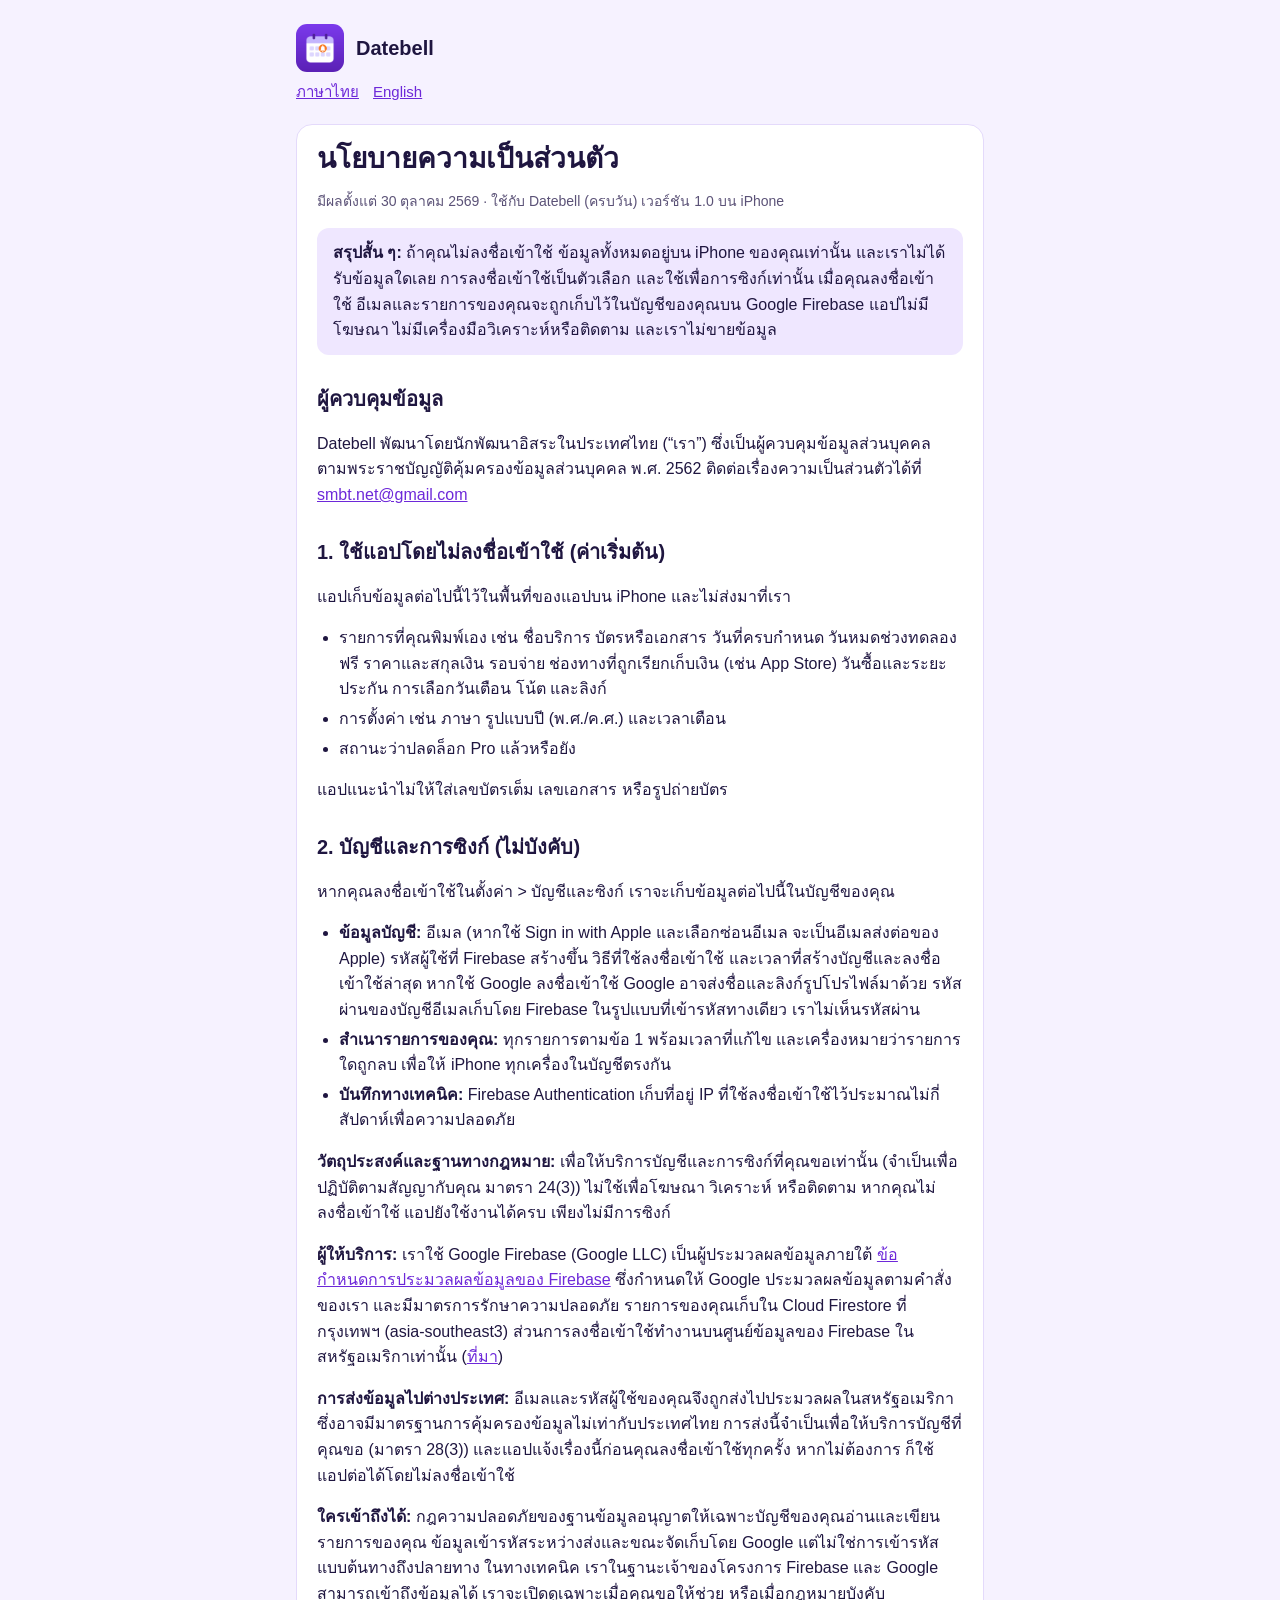
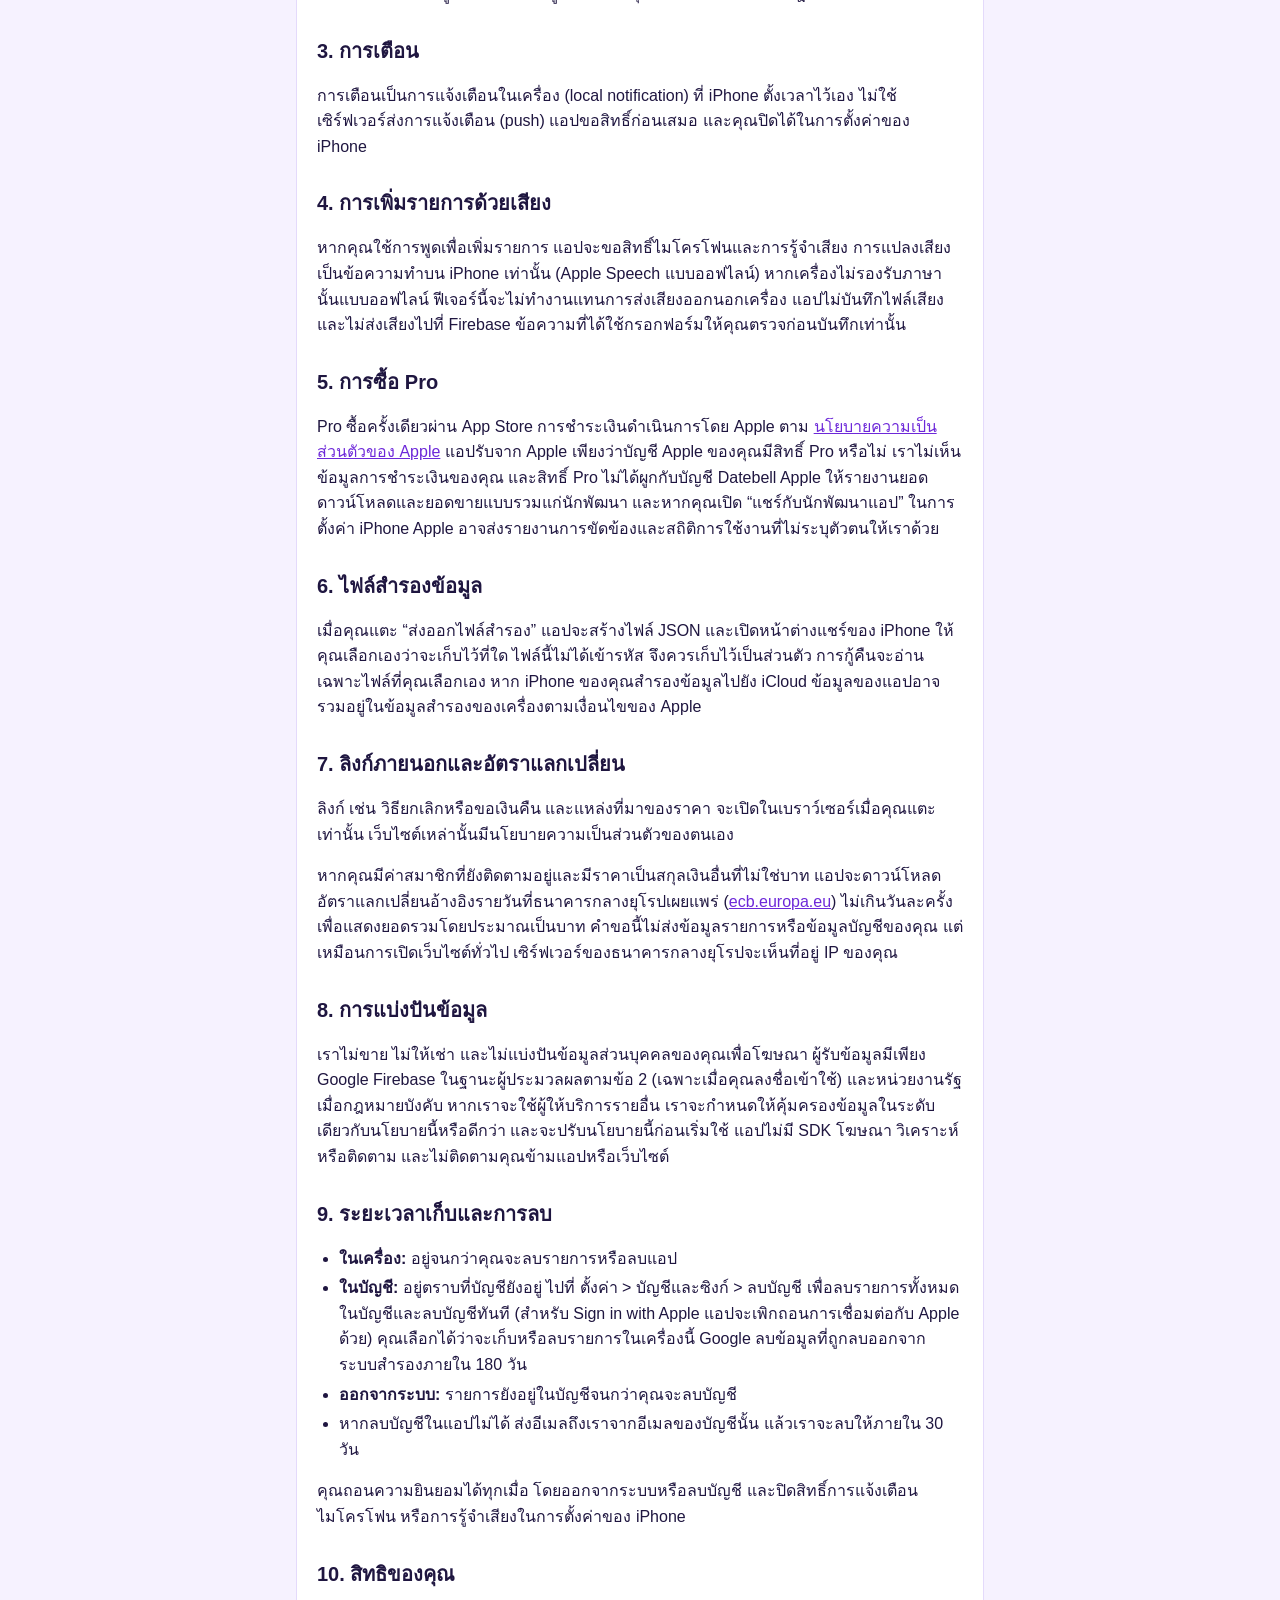
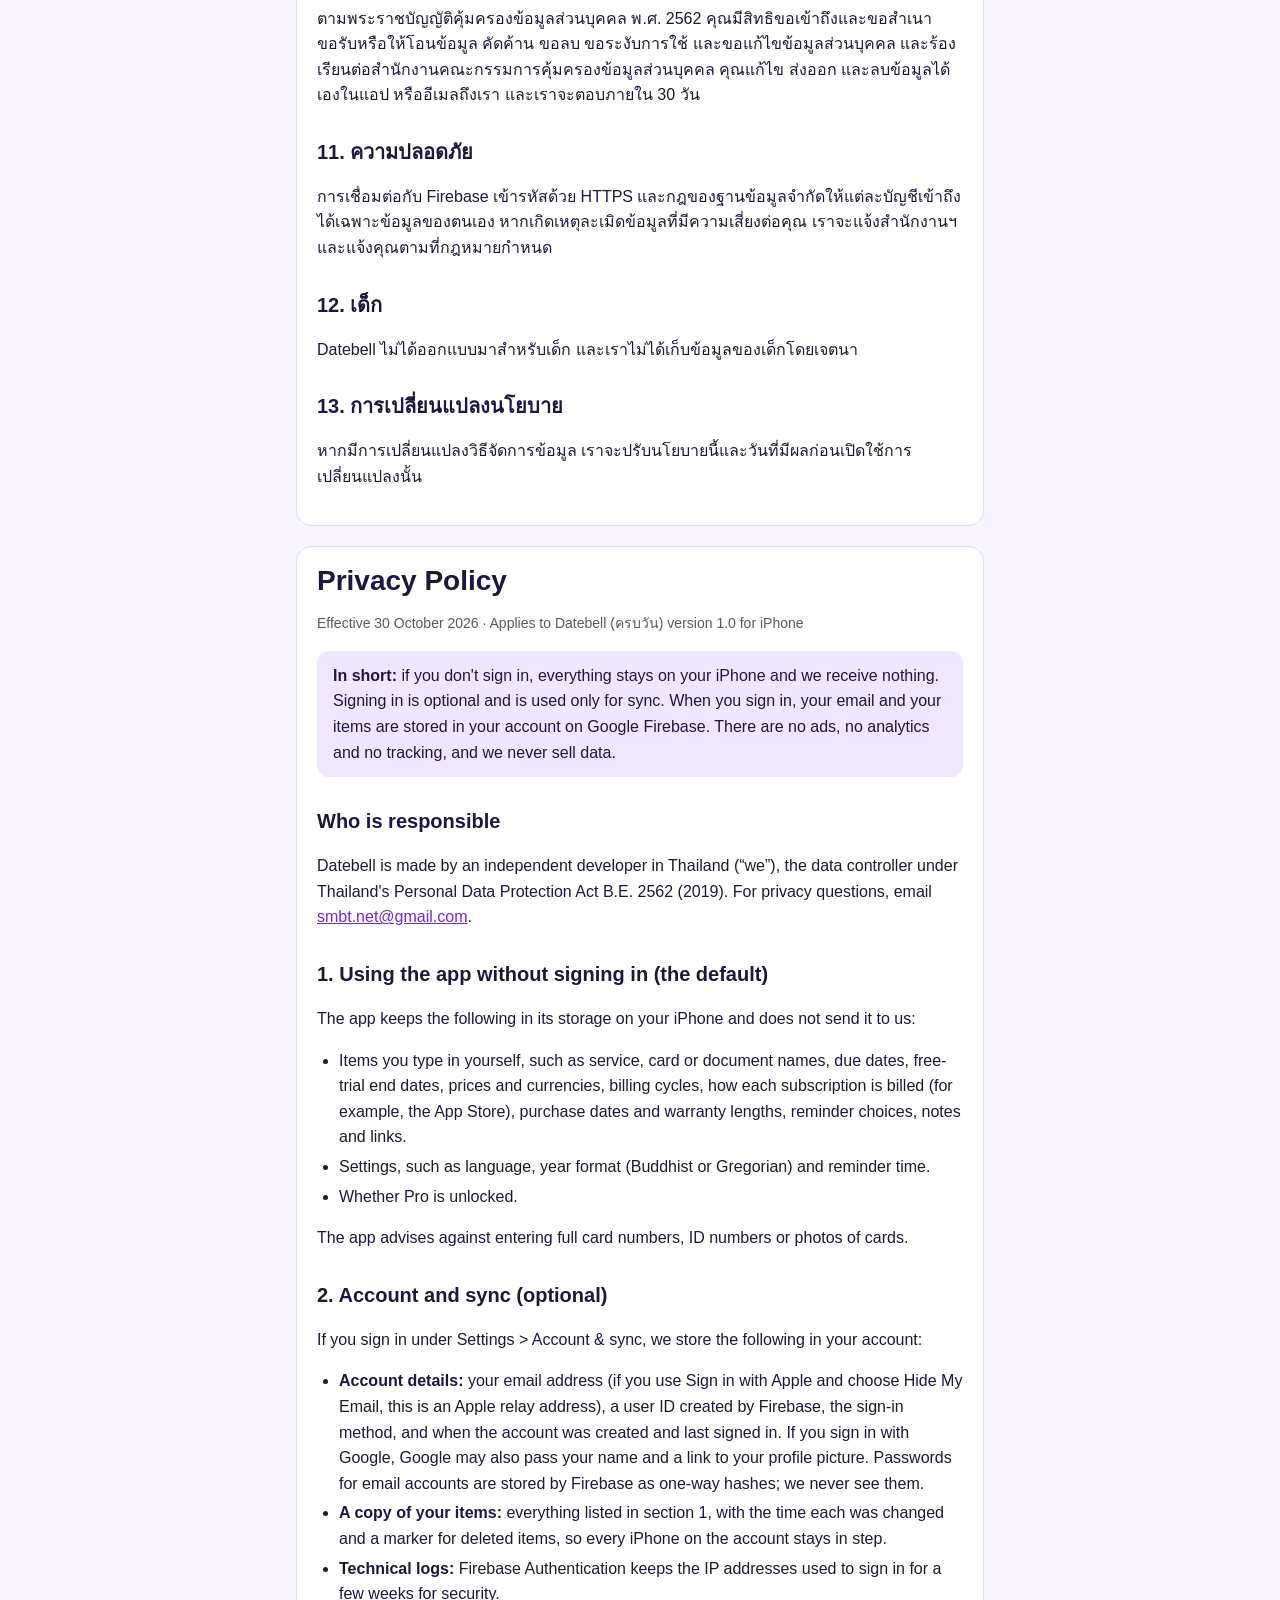
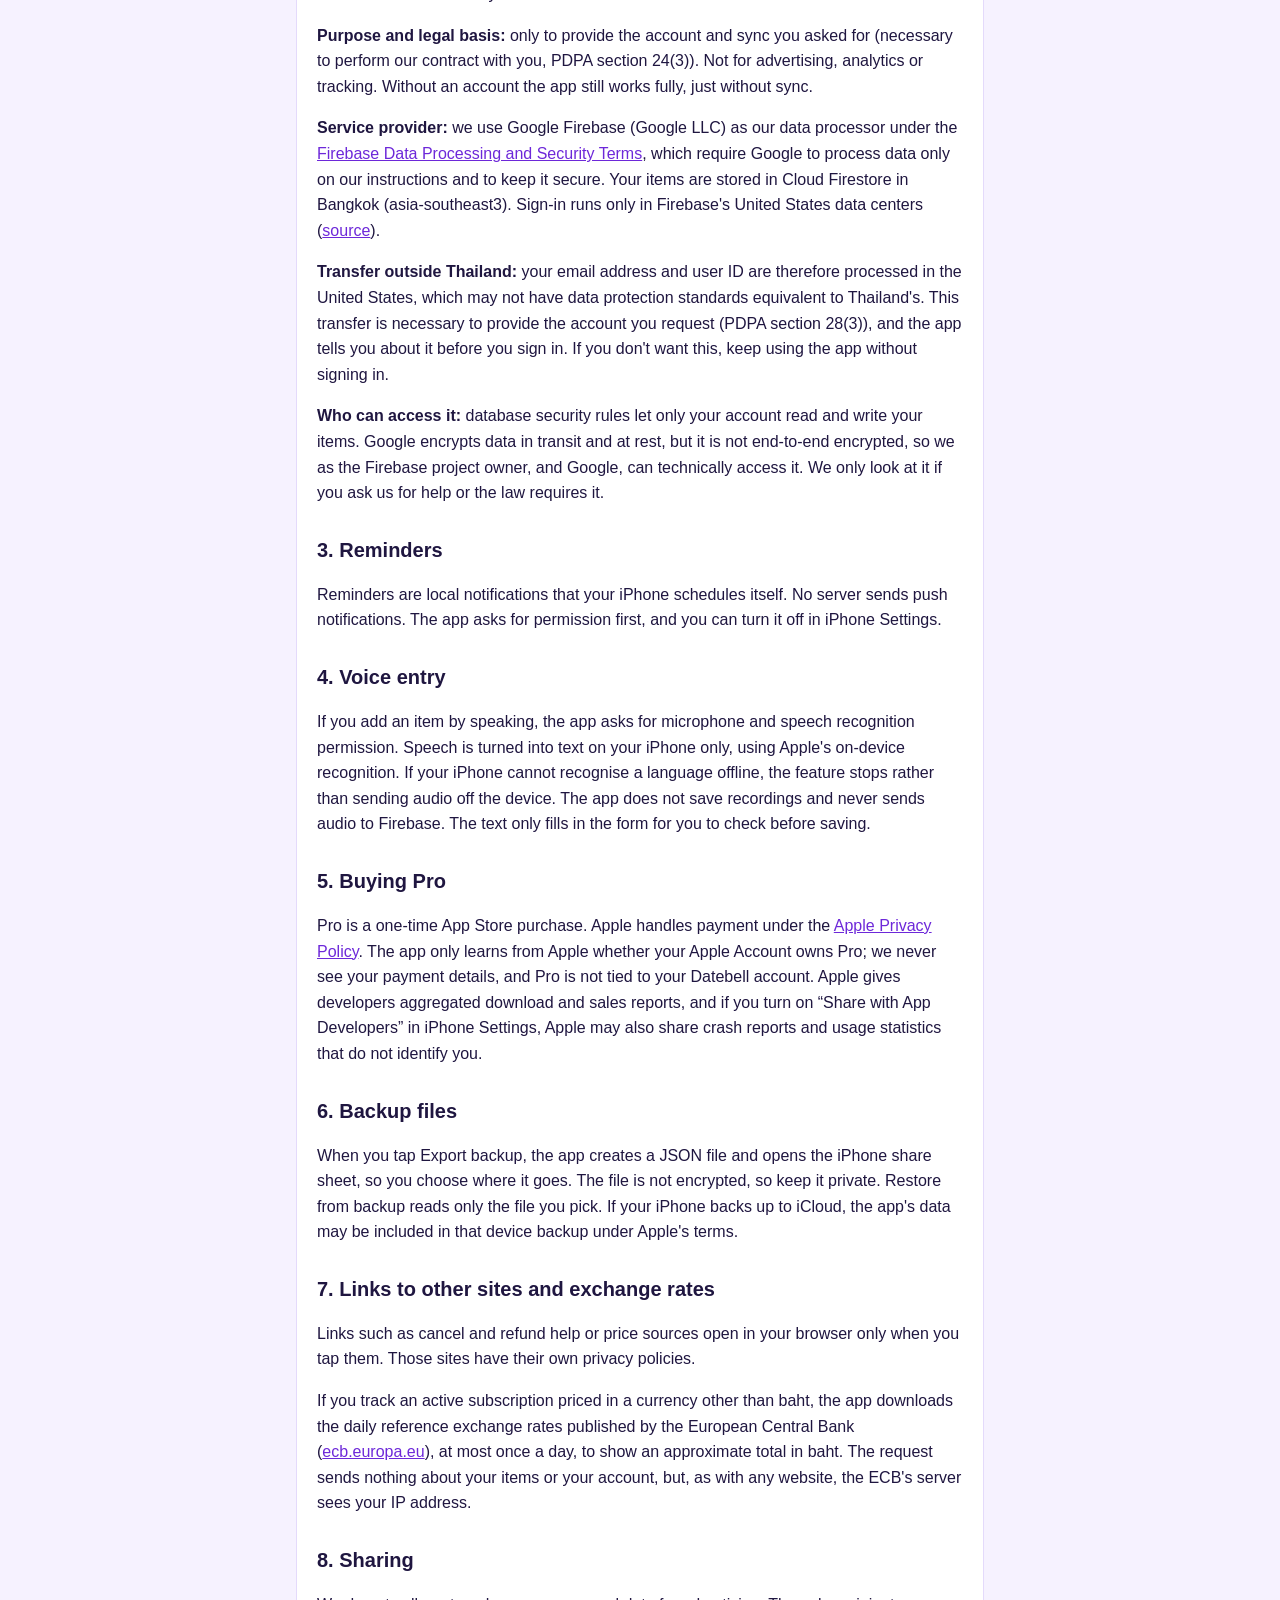
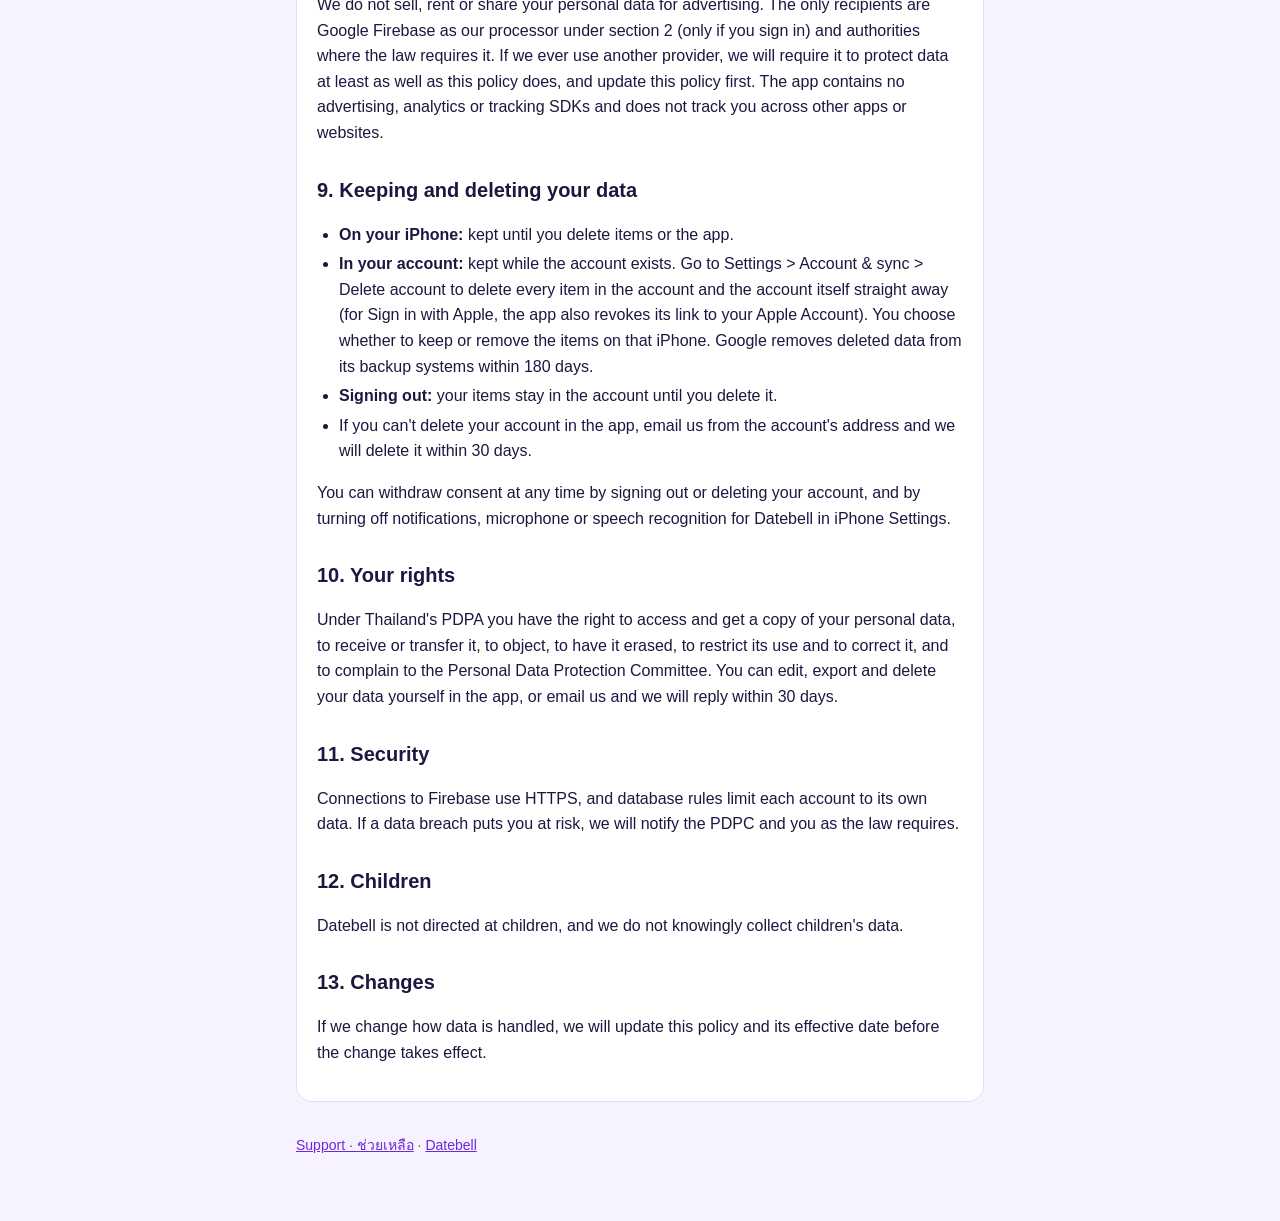
==== privacy.html @ 52e7b4d0 "Sign-in and sync are free for everyone, not Pro only Copies site/ from the app repo (nn3tt/kropwan)." ====
<!doctype html>
<html lang="th">
<head>
<meta charset="utf-8">
<meta name="viewport" content="width=device-width,initial-scale=1">
<title>Datebell Privacy Policy · นโยบายความเป็นส่วนตัว</title>
<meta name="description" content="How Datebell handles your data: on your iPhone by default, and in your own account only if you choose to sign in and sync.">
<link rel="stylesheet" href="style.css">
</head>
<body>
<main>
<header><img src="icon.png" alt=""><a href="./">Datebell</a></header>
<nav class="lang"><a href="#th">ภาษาไทย</a><a href="#en">English</a></nav>

<section class="lang-block" id="th" lang="th">
<h1>นโยบายความเป็นส่วนตัว</h1>
<p class="meta">มีผลตั้งแต่ 30 ตุลาคม 2569 · ใช้กับ Datebell (ครบวัน) เวอร์ชัน 1.0 บน iPhone</p>
<p class="summary"><strong>สรุปสั้น ๆ:</strong> ถ้าคุณไม่ลงชื่อเข้าใช้ ข้อมูลทั้งหมดอยู่บน iPhone ของคุณเท่านั้น และเราไม่ได้รับข้อมูลใดเลย การลงชื่อเข้าใช้เป็นตัวเลือก และใช้เพื่อการซิงก์เท่านั้น เมื่อคุณลงชื่อเข้าใช้ อีเมลและรายการของคุณจะถูกเก็บไว้ในบัญชีของคุณบน Google Firebase แอปไม่มีโฆษณา ไม่มีเครื่องมือวิเคราะห์หรือติดตาม และเราไม่ขายข้อมูล</p>

<h2>ผู้ควบคุมข้อมูล</h2>
<p>Datebell พัฒนาโดยนักพัฒนาอิสระในประเทศไทย (“เรา”) ซึ่งเป็นผู้ควบคุมข้อมูลส่วนบุคคลตามพระราชบัญญัติคุ้มครองข้อมูลส่วนบุคคล พ.ศ. 2562 ติดต่อเรื่องความเป็นส่วนตัวได้ที่ <a href="mailto:smbt.net@gmail.com">smbt.net@gmail.com</a></p>

<h2>1. ใช้แอปโดยไม่ลงชื่อเข้าใช้ (ค่าเริ่มต้น)</h2>
<p>แอปเก็บข้อมูลต่อไปนี้ไว้ในพื้นที่ของแอปบน iPhone และไม่ส่งมาที่เรา</p>
<ul>
<li>รายการที่คุณพิมพ์เอง เช่น ชื่อบริการ บัตรหรือเอกสาร วันที่ครบกำหนด วันหมดช่วงทดลองฟรี ราคาและสกุลเงิน รอบจ่าย ช่องทางที่ถูกเรียกเก็บเงิน (เช่น App Store) วันซื้อและระยะประกัน การเลือกวันเตือน โน้ต และลิงก์</li>
<li>การตั้งค่า เช่น ภาษา รูปแบบปี (พ.ศ./ค.ศ.) และเวลาเตือน</li>
<li>สถานะว่าปลดล็อก Pro แล้วหรือยัง</li>
</ul>
<p>แอปแนะนำไม่ให้ใส่เลขบัตรเต็ม เลขเอกสาร หรือรูปถ่ายบัตร</p>

<h2>2. บัญชีและการซิงก์ (ไม่บังคับ)</h2>
<p>หากคุณลงชื่อเข้าใช้ในตั้งค่า &gt; บัญชีและซิงก์ เราจะเก็บข้อมูลต่อไปนี้ในบัญชีของคุณ</p>
<ul>
<li><strong>ข้อมูลบัญชี:</strong> อีเมล (หากใช้ Sign in with Apple และเลือกซ่อนอีเมล จะเป็นอีเมลส่งต่อของ Apple) รหัสผู้ใช้ที่ Firebase สร้างขึ้น วิธีที่ใช้ลงชื่อเข้าใช้ และเวลาที่สร้างบัญชีและลงชื่อเข้าใช้ล่าสุด หากใช้ Google ลงชื่อเข้าใช้ Google อาจส่งชื่อและลิงก์รูปโปรไฟล์มาด้วย รหัสผ่านของบัญชีอีเมลเก็บโดย Firebase ในรูปแบบที่เข้ารหัสทางเดียว เราไม่เห็นรหัสผ่าน</li>
<li><strong>สำเนารายการของคุณ:</strong> ทุกรายการตามข้อ 1 พร้อมเวลาที่แก้ไข และเครื่องหมายว่ารายการใดถูกลบ เพื่อให้ iPhone ทุกเครื่องในบัญชีตรงกัน</li>
<li><strong>บันทึกทางเทคนิค:</strong> Firebase Authentication เก็บที่อยู่ IP ที่ใช้ลงชื่อเข้าใช้ไว้ประมาณไม่กี่สัปดาห์เพื่อความปลอดภัย</li>
</ul>
<p><strong>วัตถุประสงค์และฐานทางกฎหมาย:</strong> เพื่อให้บริการบัญชีและการซิงก์ที่คุณขอเท่านั้น (จำเป็นเพื่อปฏิบัติตามสัญญากับคุณ มาตรา 24(3)) ไม่ใช้เพื่อโฆษณา วิเคราะห์ หรือติดตาม หากคุณไม่ลงชื่อเข้าใช้ แอปยังใช้งานได้ครบ เพียงไม่มีการซิงก์</p>
<p><strong>ผู้ให้บริการ:</strong> เราใช้ Google Firebase (Google LLC) เป็นผู้ประมวลผลข้อมูลภายใต้ <a href="https://firebase.google.com/terms/data-processing-terms">ข้อกำหนดการประมวลผลข้อมูลของ Firebase</a> ซึ่งกำหนดให้ Google ประมวลผลข้อมูลตามคำสั่งของเรา และมีมาตรการรักษาความปลอดภัย รายการของคุณเก็บใน Cloud Firestore ที่กรุงเทพฯ (asia-southeast3) ส่วนการลงชื่อเข้าใช้ทำงานบนศูนย์ข้อมูลของ Firebase ในสหรัฐอเมริกาเท่านั้น (<a href="https://firebase.google.com/support/privacy">ที่มา</a>)</p>
<p><strong>การส่งข้อมูลไปต่างประเทศ:</strong> อีเมลและรหัสผู้ใช้ของคุณจึงถูกส่งไปประมวลผลในสหรัฐอเมริกา ซึ่งอาจมีมาตรฐานการคุ้มครองข้อมูลไม่เท่ากับประเทศไทย การส่งนี้จำเป็นเพื่อให้บริการบัญชีที่คุณขอ (มาตรา 28(3)) และแอปแจ้งเรื่องนี้ก่อนคุณลงชื่อเข้าใช้ทุกครั้ง หากไม่ต้องการ ก็ใช้แอปต่อได้โดยไม่ลงชื่อเข้าใช้</p>
<p><strong>ใครเข้าถึงได้:</strong> กฎความปลอดภัยของฐานข้อมูลอนุญาตให้เฉพาะบัญชีของคุณอ่านและเขียนรายการของคุณ ข้อมูลเข้ารหัสระหว่างส่งและขณะจัดเก็บโดย Google แต่ไม่ใช่การเข้ารหัสแบบต้นทางถึงปลายทาง ในทางเทคนิค เราในฐานะเจ้าของโครงการ Firebase และ Google สามารถเข้าถึงข้อมูลได้ เราจะเปิดดูเฉพาะเมื่อคุณขอให้ช่วย หรือเมื่อกฎหมายบังคับ</p>

<h2>3. การเตือน</h2>
<p>การเตือนเป็นการแจ้งเตือนในเครื่อง (local notification) ที่ iPhone ตั้งเวลาไว้เอง ไม่ใช้เซิร์ฟเวอร์ส่งการแจ้งเตือน (push) แอปขอสิทธิ์ก่อนเสมอ และคุณปิดได้ในการตั้งค่าของ iPhone</p>

<h2>4. การเพิ่มรายการด้วยเสียง</h2>
<p>หากคุณใช้การพูดเพื่อเพิ่มรายการ แอปจะขอสิทธิ์ไมโครโฟนและการรู้จำเสียง การแปลงเสียงเป็นข้อความทำบน iPhone เท่านั้น (Apple Speech แบบออฟไลน์) หากเครื่องไม่รองรับภาษานั้นแบบออฟไลน์ ฟีเจอร์นี้จะไม่ทำงานแทนการส่งเสียงออกนอกเครื่อง แอปไม่บันทึกไฟล์เสียง และไม่ส่งเสียงไปที่ Firebase ข้อความที่ได้ใช้กรอกฟอร์มให้คุณตรวจก่อนบันทึกเท่านั้น</p>

<h2>5. การซื้อ Pro</h2>
<p>Pro ซื้อครั้งเดียวผ่าน App Store การชำระเงินดำเนินการโดย Apple ตาม <a href="https://www.apple.com/legal/privacy/th/">นโยบายความเป็นส่วนตัวของ Apple</a> แอปรับจาก Apple เพียงว่าบัญชี Apple ของคุณมีสิทธิ์ Pro หรือไม่ เราไม่เห็นข้อมูลการชำระเงินของคุณ และสิทธิ์ Pro ไม่ได้ผูกกับบัญชี Datebell Apple ให้รายงานยอดดาวน์โหลดและยอดขายแบบรวมแก่นักพัฒนา และหากคุณเปิด “แชร์กับนักพัฒนาแอป” ในการตั้งค่า iPhone Apple อาจส่งรายงานการขัดข้องและสถิติการใช้งานที่ไม่ระบุตัวตนให้เราด้วย</p>

<h2>6. ไฟล์สำรองข้อมูล</h2>
<p>เมื่อคุณแตะ “ส่งออกไฟล์สำรอง” แอปจะสร้างไฟล์ JSON และเปิดหน้าต่างแชร์ของ iPhone ให้คุณเลือกเองว่าจะเก็บไว้ที่ใด ไฟล์นี้ไม่ได้เข้ารหัส จึงควรเก็บไว้เป็นส่วนตัว การกู้คืนจะอ่านเฉพาะไฟล์ที่คุณเลือกเอง หาก iPhone ของคุณสำรองข้อมูลไปยัง iCloud ข้อมูลของแอปอาจรวมอยู่ในข้อมูลสำรองของเครื่องตามเงื่อนไขของ Apple</p>

<h2>7. ลิงก์ภายนอกและอัตราแลกเปลี่ยน</h2>
<p>ลิงก์ เช่น วิธียกเลิกหรือขอเงินคืน และแหล่งที่มาของราคา จะเปิดในเบราว์เซอร์เมื่อคุณแตะเท่านั้น เว็บไซต์เหล่านั้นมีนโยบายความเป็นส่วนตัวของตนเอง</p>
<p>หากคุณมีค่าสมาชิกที่ยังติดตามอยู่และมีราคาเป็นสกุลเงินอื่นที่ไม่ใช่บาท แอปจะดาวน์โหลดอัตราแลกเปลี่ยนอ้างอิงรายวันที่ธนาคารกลางยุโรปเผยแพร่ (<a href="https://www.ecb.europa.eu/stats/policy_and_exchange_rates/euro_reference_exchange_rates/html/index.en.html">ecb.europa.eu</a>) ไม่เกินวันละครั้ง เพื่อแสดงยอดรวมโดยประมาณเป็นบาท คำขอนี้ไม่ส่งข้อมูลรายการหรือข้อมูลบัญชีของคุณ แต่เหมือนการเปิดเว็บไซต์ทั่วไป เซิร์ฟเวอร์ของธนาคารกลางยุโรปจะเห็นที่อยู่ IP ของคุณ</p>

<h2>8. การแบ่งปันข้อมูล</h2>
<p>เราไม่ขาย ไม่ให้เช่า และไม่แบ่งปันข้อมูลส่วนบุคคลของคุณเพื่อโฆษณา ผู้รับข้อมูลมีเพียง Google Firebase ในฐานะผู้ประมวลผลตามข้อ 2 (เฉพาะเมื่อคุณลงชื่อเข้าใช้) และหน่วยงานรัฐเมื่อกฎหมายบังคับ หากเราจะใช้ผู้ให้บริการรายอื่น เราจะกำหนดให้คุ้มครองข้อมูลในระดับเดียวกับนโยบายนี้หรือดีกว่า และจะปรับนโยบายนี้ก่อนเริ่มใช้ แอปไม่มี SDK โฆษณา วิเคราะห์ หรือติดตาม และไม่ติดตามคุณข้ามแอปหรือเว็บไซต์</p>

<h2>9. ระยะเวลาเก็บและการลบ</h2>
<ul>
<li><strong>ในเครื่อง:</strong> อยู่จนกว่าคุณจะลบรายการหรือลบแอป</li>
<li><strong>ในบัญชี:</strong> อยู่ตราบที่บัญชียังอยู่ ไปที่ ตั้งค่า &gt; บัญชีและซิงก์ &gt; ลบบัญชี เพื่อลบรายการทั้งหมดในบัญชีและลบบัญชีทันที (สำหรับ Sign in with Apple แอปจะเพิกถอนการเชื่อมต่อกับ Apple ด้วย) คุณเลือกได้ว่าจะเก็บหรือลบรายการในเครื่องนี้ Google ลบข้อมูลที่ถูกลบออกจากระบบสำรองภายใน 180 วัน</li>
<li><strong>ออกจากระบบ:</strong> รายการยังอยู่ในบัญชีจนกว่าคุณจะลบบัญชี</li>
<li>หากลบบัญชีในแอปไม่ได้ ส่งอีเมลถึงเราจากอีเมลของบัญชีนั้น แล้วเราจะลบให้ภายใน 30 วัน</li>
</ul>
<p>คุณถอนความยินยอมได้ทุกเมื่อ โดยออกจากระบบหรือลบบัญชี และปิดสิทธิ์การแจ้งเตือน ไมโครโฟน หรือการรู้จำเสียงในการตั้งค่าของ iPhone</p>

<h2>10. สิทธิของคุณ</h2>
<p>ตามพระราชบัญญัติคุ้มครองข้อมูลส่วนบุคคล พ.ศ. 2562 คุณมีสิทธิขอเข้าถึงและขอสำเนา ขอรับหรือให้โอนข้อมูล คัดค้าน ขอลบ ขอระงับการใช้ และขอแก้ไขข้อมูลส่วนบุคคล และร้องเรียนต่อสำนักงานคณะกรรมการคุ้มครองข้อมูลส่วนบุคคล คุณแก้ไข ส่งออก และลบข้อมูลได้เองในแอป หรืออีเมลถึงเรา และเราจะตอบภายใน 30 วัน</p>

<h2>11. ความปลอดภัย</h2>
<p>การเชื่อมต่อกับ Firebase เข้ารหัสด้วย HTTPS และกฎของฐานข้อมูลจำกัดให้แต่ละบัญชีเข้าถึงได้เฉพาะข้อมูลของตนเอง หากเกิดเหตุละเมิดข้อมูลที่มีความเสี่ยงต่อคุณ เราจะแจ้งสำนักงานฯ และแจ้งคุณตามที่กฎหมายกำหนด</p>

<h2>12. เด็ก</h2>
<p>Datebell ไม่ได้ออกแบบมาสำหรับเด็ก และเราไม่ได้เก็บข้อมูลของเด็กโดยเจตนา</p>

<h2>13. การเปลี่ยนแปลงนโยบาย</h2>
<p>หากมีการเปลี่ยนแปลงวิธีจัดการข้อมูล เราจะปรับนโยบายนี้และวันที่มีผลก่อนเปิดใช้การเปลี่ยนแปลงนั้น</p>
</section>

<section class="lang-block" id="en" lang="en">
<h1>Privacy Policy</h1>
<p class="meta">Effective 30 October 2026 · Applies to Datebell (ครบวัน) version 1.0 for iPhone</p>
<p class="summary"><strong>In short:</strong> if you don't sign in, everything stays on your iPhone and we receive nothing. Signing in is optional and is used only for sync. When you sign in, your email and your items are stored in your account on Google Firebase. There are no ads, no analytics and no tracking, and we never sell data.</p>

<h2>Who is responsible</h2>
<p>Datebell is made by an independent developer in Thailand (“we”), the data controller under Thailand's Personal Data Protection Act B.E. 2562 (2019). For privacy questions, email <a href="mailto:smbt.net@gmail.com">smbt.net@gmail.com</a>.</p>

<h2>1. Using the app without signing in (the default)</h2>
<p>The app keeps the following in its storage on your iPhone and does not send it to us:</p>
<ul>
<li>Items you type in yourself, such as service, card or document names, due dates, free-trial end dates, prices and currencies, billing cycles, how each subscription is billed (for example, the App Store), purchase dates and warranty lengths, reminder choices, notes and links.</li>
<li>Settings, such as language, year format (Buddhist or Gregorian) and reminder time.</li>
<li>Whether Pro is unlocked.</li>
</ul>
<p>The app advises against entering full card numbers, ID numbers or photos of cards.</p>

<h2>2. Account and sync (optional)</h2>
<p>If you sign in under Settings &gt; Account &amp; sync, we store the following in your account:</p>
<ul>
<li><strong>Account details:</strong> your email address (if you use Sign in with Apple and choose Hide My Email, this is an Apple relay address), a user ID created by Firebase, the sign-in method, and when the account was created and last signed in. If you sign in with Google, Google may also pass your name and a link to your profile picture. Passwords for email accounts are stored by Firebase as one-way hashes; we never see them.</li>
<li><strong>A copy of your items:</strong> everything listed in section 1, with the time each was changed and a marker for deleted items, so every iPhone on the account stays in step.</li>
<li><strong>Technical logs:</strong> Firebase Authentication keeps the IP addresses used to sign in for a few weeks for security.</li>
</ul>
<p><strong>Purpose and legal basis:</strong> only to provide the account and sync you asked for (necessary to perform our contract with you, PDPA section 24(3)). Not for advertising, analytics or tracking. Without an account the app still works fully, just without sync.</p>
<p><strong>Service provider:</strong> we use Google Firebase (Google LLC) as our data processor under the <a href="https://firebase.google.com/terms/data-processing-terms">Firebase Data Processing and Security Terms</a>, which require Google to process data only on our instructions and to keep it secure. Your items are stored in Cloud Firestore in Bangkok (asia-southeast3). Sign-in runs only in Firebase's United States data centers (<a href="https://firebase.google.com/support/privacy">source</a>).</p>
<p><strong>Transfer outside Thailand:</strong> your email address and user ID are therefore processed in the United States, which may not have data protection standards equivalent to Thailand's. This transfer is necessary to provide the account you request (PDPA section 28(3)), and the app tells you about it before you sign in. If you don't want this, keep using the app without signing in.</p>
<p><strong>Who can access it:</strong> database security rules let only your account read and write your items. Google encrypts data in transit and at rest, but it is not end-to-end encrypted, so we as the Firebase project owner, and Google, can technically access it. We only look at it if you ask us for help or the law requires it.</p>

<h2>3. Reminders</h2>
<p>Reminders are local notifications that your iPhone schedules itself. No server sends push notifications. The app asks for permission first, and you can turn it off in iPhone Settings.</p>

<h2>4. Voice entry</h2>
<p>If you add an item by speaking, the app asks for microphone and speech recognition permission. Speech is turned into text on your iPhone only, using Apple's on-device recognition. If your iPhone cannot recognise a language offline, the feature stops rather than sending audio off the device. The app does not save recordings and never sends audio to Firebase. The text only fills in the form for you to check before saving.</p>

<h2>5. Buying Pro</h2>
<p>Pro is a one-time App Store purchase. Apple handles payment under the <a href="https://www.apple.com/legal/privacy/">Apple Privacy Policy</a>. The app only learns from Apple whether your Apple Account owns Pro; we never see your payment details, and Pro is not tied to your Datebell account. Apple gives developers aggregated download and sales reports, and if you turn on “Share with App Developers” in iPhone Settings, Apple may also share crash reports and usage statistics that do not identify you.</p>

<h2>6. Backup files</h2>
<p>When you tap Export backup, the app creates a JSON file and opens the iPhone share sheet, so you choose where it goes. The file is not encrypted, so keep it private. Restore from backup reads only the file you pick. If your iPhone backs up to iCloud, the app's data may be included in that device backup under Apple's terms.</p>

<h2>7. Links to other sites and exchange rates</h2>
<p>Links such as cancel and refund help or price sources open in your browser only when you tap them. Those sites have their own privacy policies.</p>
<p>If you track an active subscription priced in a currency other than baht, the app downloads the daily reference exchange rates published by the European Central Bank (<a href="https://www.ecb.europa.eu/stats/policy_and_exchange_rates/euro_reference_exchange_rates/html/index.en.html">ecb.europa.eu</a>), at most once a day, to show an approximate total in baht. The request sends nothing about your items or your account, but, as with any website, the ECB's server sees your IP address.</p>

<h2>8. Sharing</h2>
<p>We do not sell, rent or share your personal data for advertising. The only recipients are Google Firebase as our processor under section 2 (only if you sign in) and authorities where the law requires it. If we ever use another provider, we will require it to protect data at least as well as this policy does, and update this policy first. The app contains no advertising, analytics or tracking SDKs and does not track you across other apps or websites.</p>

<h2>9. Keeping and deleting your data</h2>
<ul>
<li><strong>On your iPhone:</strong> kept until you delete items or the app.</li>
<li><strong>In your account:</strong> kept while the account exists. Go to Settings &gt; Account &amp; sync &gt; Delete account to delete every item in the account and the account itself straight away (for Sign in with Apple, the app also revokes its link to your Apple Account). You choose whether to keep or remove the items on that iPhone. Google removes deleted data from its backup systems within 180 days.</li>
<li><strong>Signing out:</strong> your items stay in the account until you delete it.</li>
<li>If you can't delete your account in the app, email us from the account's address and we will delete it within 30 days.</li>
</ul>
<p>You can withdraw consent at any time by signing out or deleting your account, and by turning off notifications, microphone or speech recognition for Datebell in iPhone Settings.</p>

<h2>10. Your rights</h2>
<p>Under Thailand's PDPA you have the right to access and get a copy of your personal data, to receive or transfer it, to object, to have it erased, to restrict its use and to correct it, and to complain to the Personal Data Protection Committee. You can edit, export and delete your data yourself in the app, or email us and we will reply within 30 days.</p>

<h2>11. Security</h2>
<p>Connections to Firebase use HTTPS, and database rules limit each account to its own data. If a data breach puts you at risk, we will notify the PDPC and you as the law requires.</p>

<h2>12. Children</h2>
<p>Datebell is not directed at children, and we do not knowingly collect children's data.</p>

<h2>13. Changes</h2>
<p>If we change how data is handled, we will update this policy and its effective date before the change takes effect.</p>
</section>

<footer><a href="support.html">Support · ช่วยเหลือ</a> · <a href="./">Datebell</a></footer>
</main>
</body>
</html>
---- style.css ----
:root{--ink:#1F1640;--muted:#5B5277;--bg:#F6F2FF;--card:#FFFFFF;--line:#E4DAFB;--accent:#6D28D9}
*{box-sizing:border-box}
body{margin:0;background:var(--bg);color:var(--ink);font:16px/1.6 -apple-system,BlinkMacSystemFont,"Segoe UI","Noto Sans Thai",Sukhumvit Set,Roboto,sans-serif}
main{max-width:720px;margin:0 auto;padding:24px 16px 64px}
header{display:flex;align-items:center;gap:12px;margin-bottom:8px}
header img{width:48px;height:48px;border-radius:11px}
header a{color:inherit;text-decoration:none;font-weight:700;font-size:20px}
nav.lang{margin:8px 0 20px;font-size:15px}
nav.lang a{margin-right:14px}
a{color:var(--accent)}
h1{font-size:28px;line-height:1.25;margin:8px 0 4px}
h2{font-size:20px;margin:28px 0 6px}
h3{font-size:17px;margin:20px 0 4px}
section.lang-block{background:var(--card);border:1px solid var(--line);border-radius:16px;padding:8px 20px 20px;margin:20px 0}
.meta{color:var(--muted);font-size:14px}
.summary{background:#EFE7FF;border-radius:12px;padding:12px 16px}
ul{padding-left:22px}
li{margin:4px 0}
footer{color:var(--muted);font-size:14px;margin-top:32px}
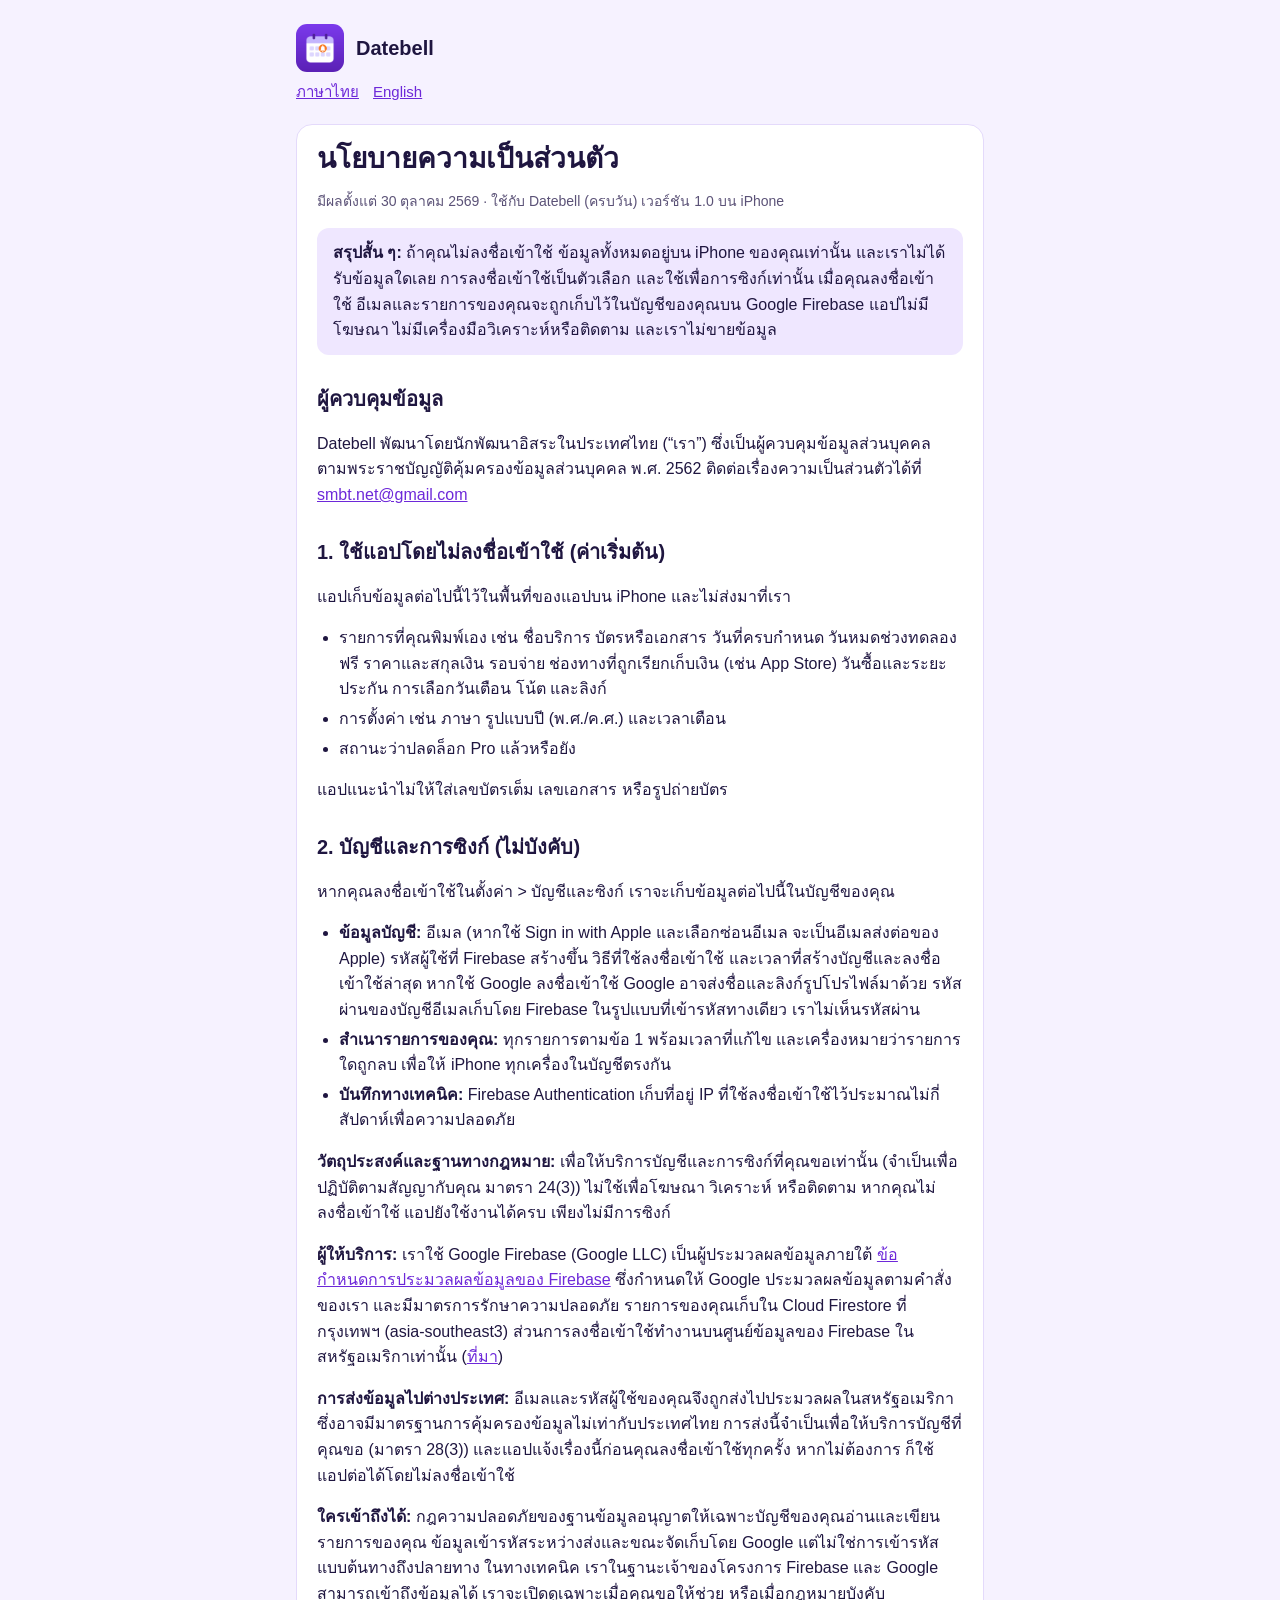
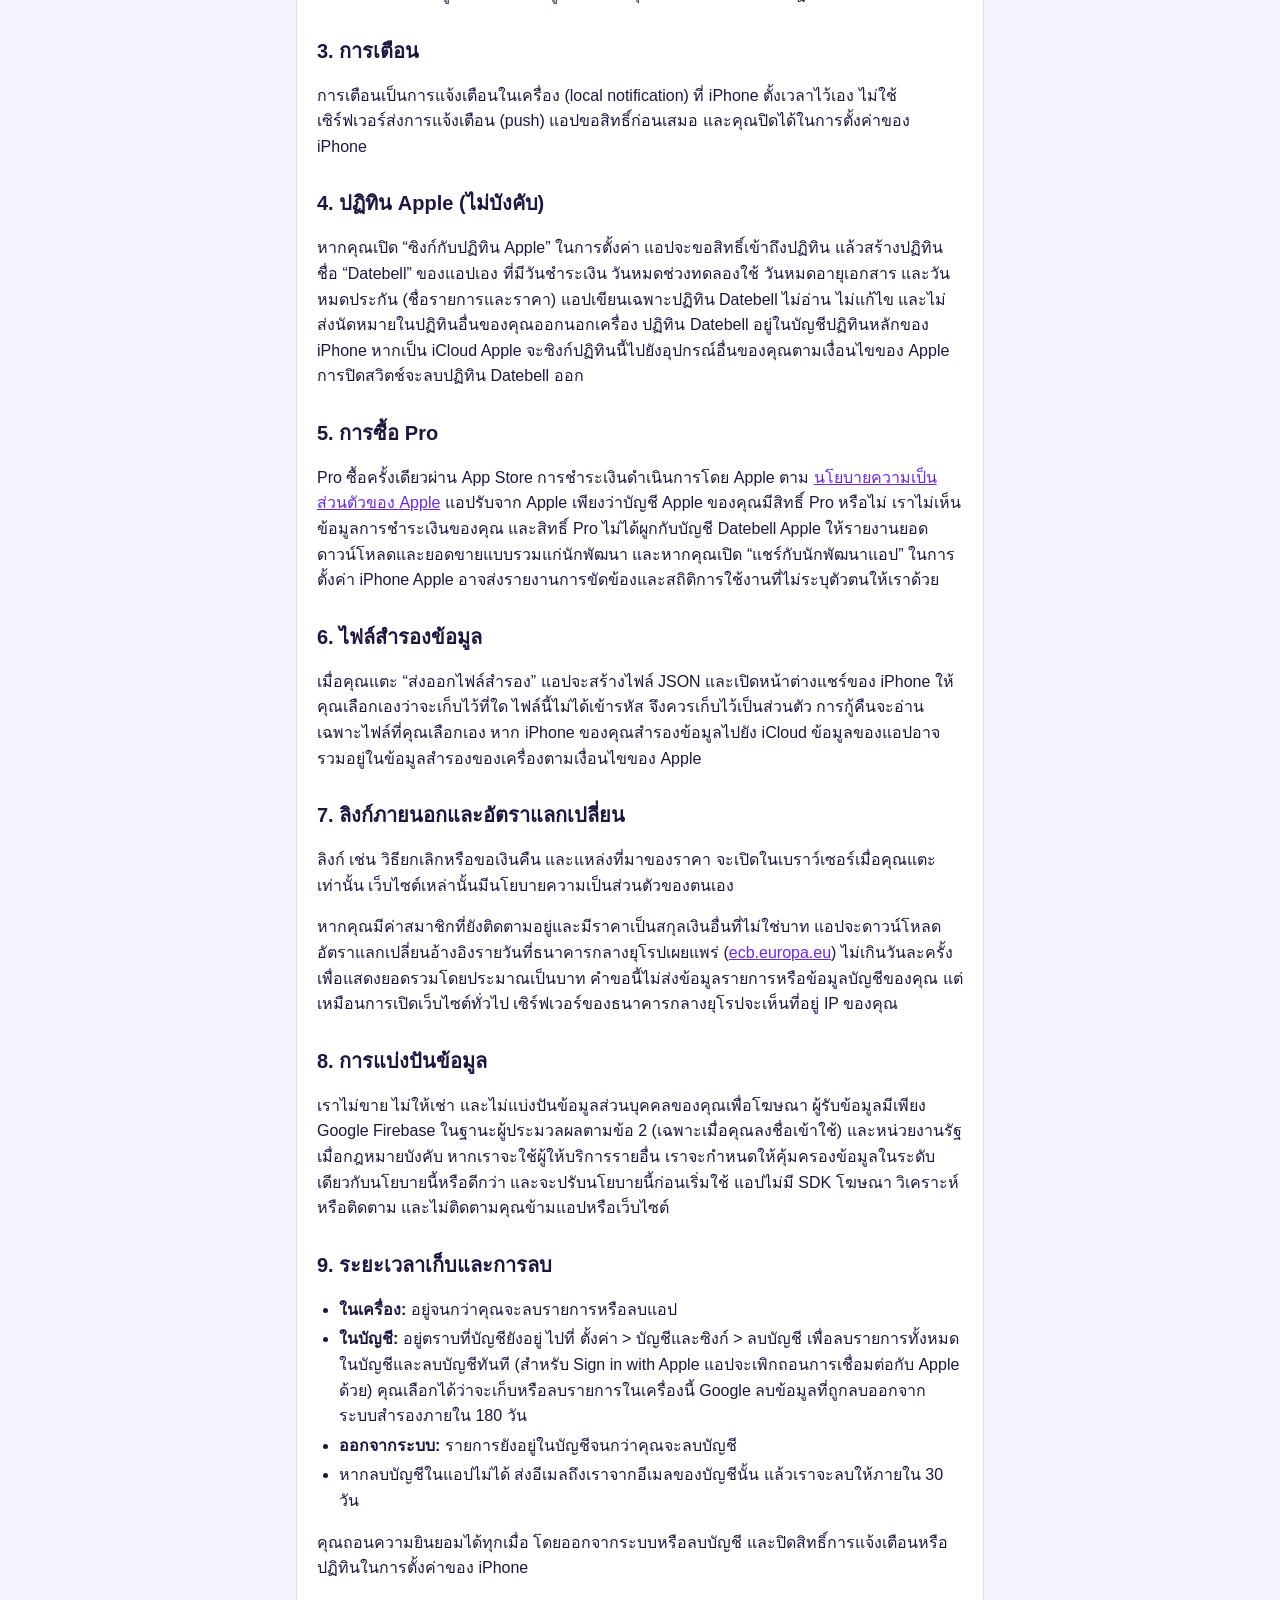
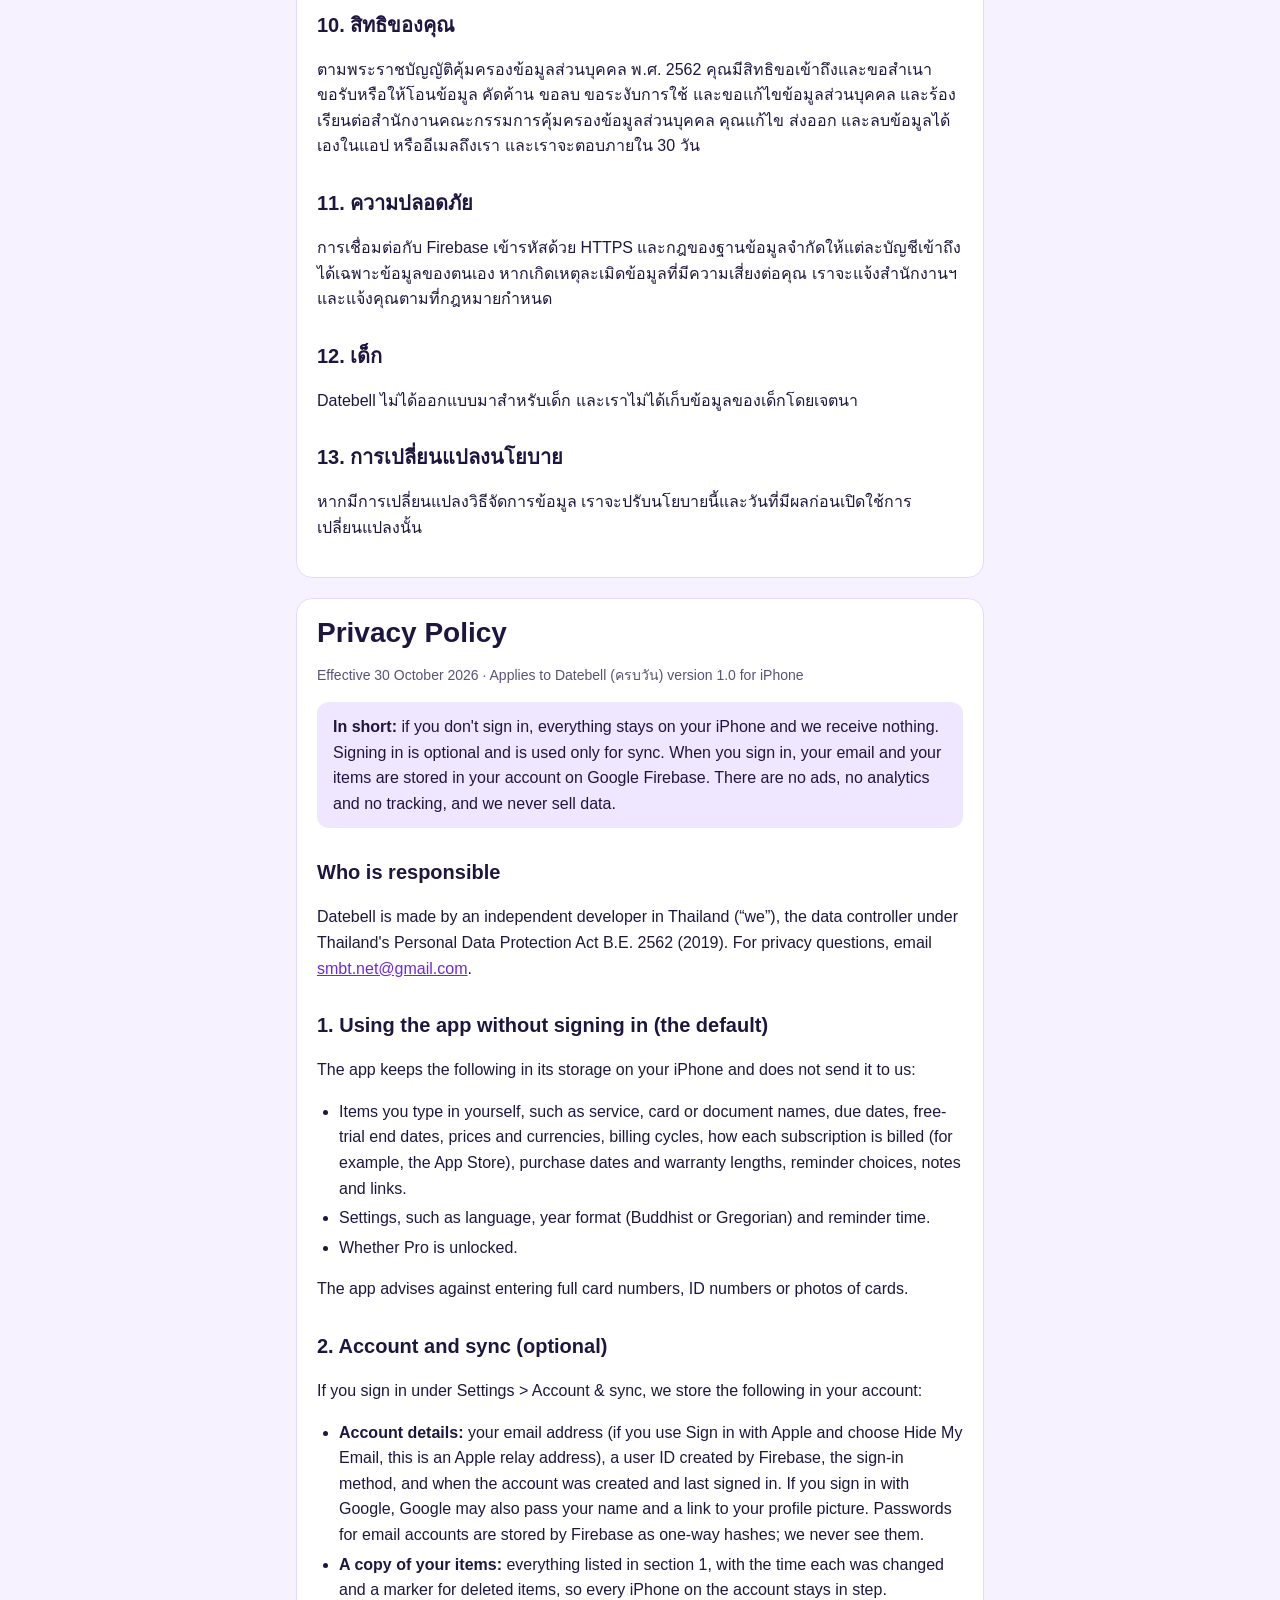
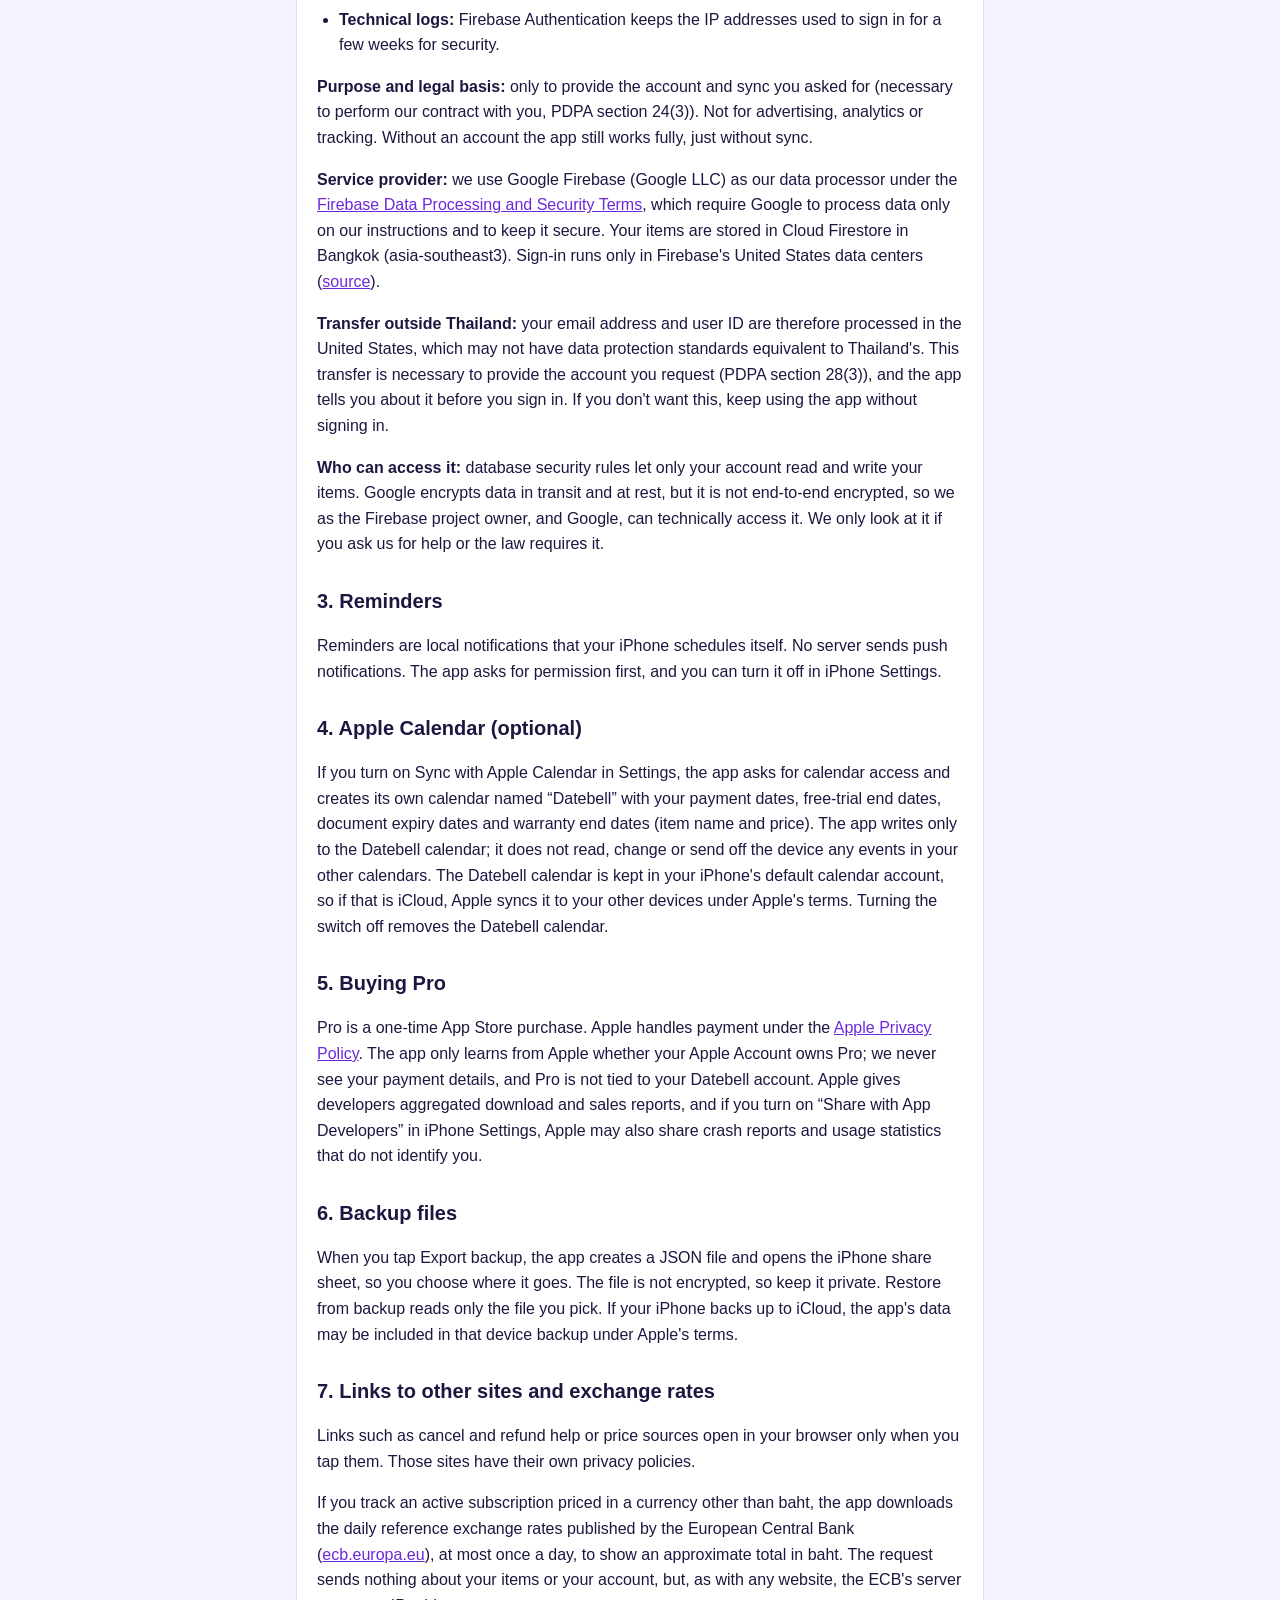
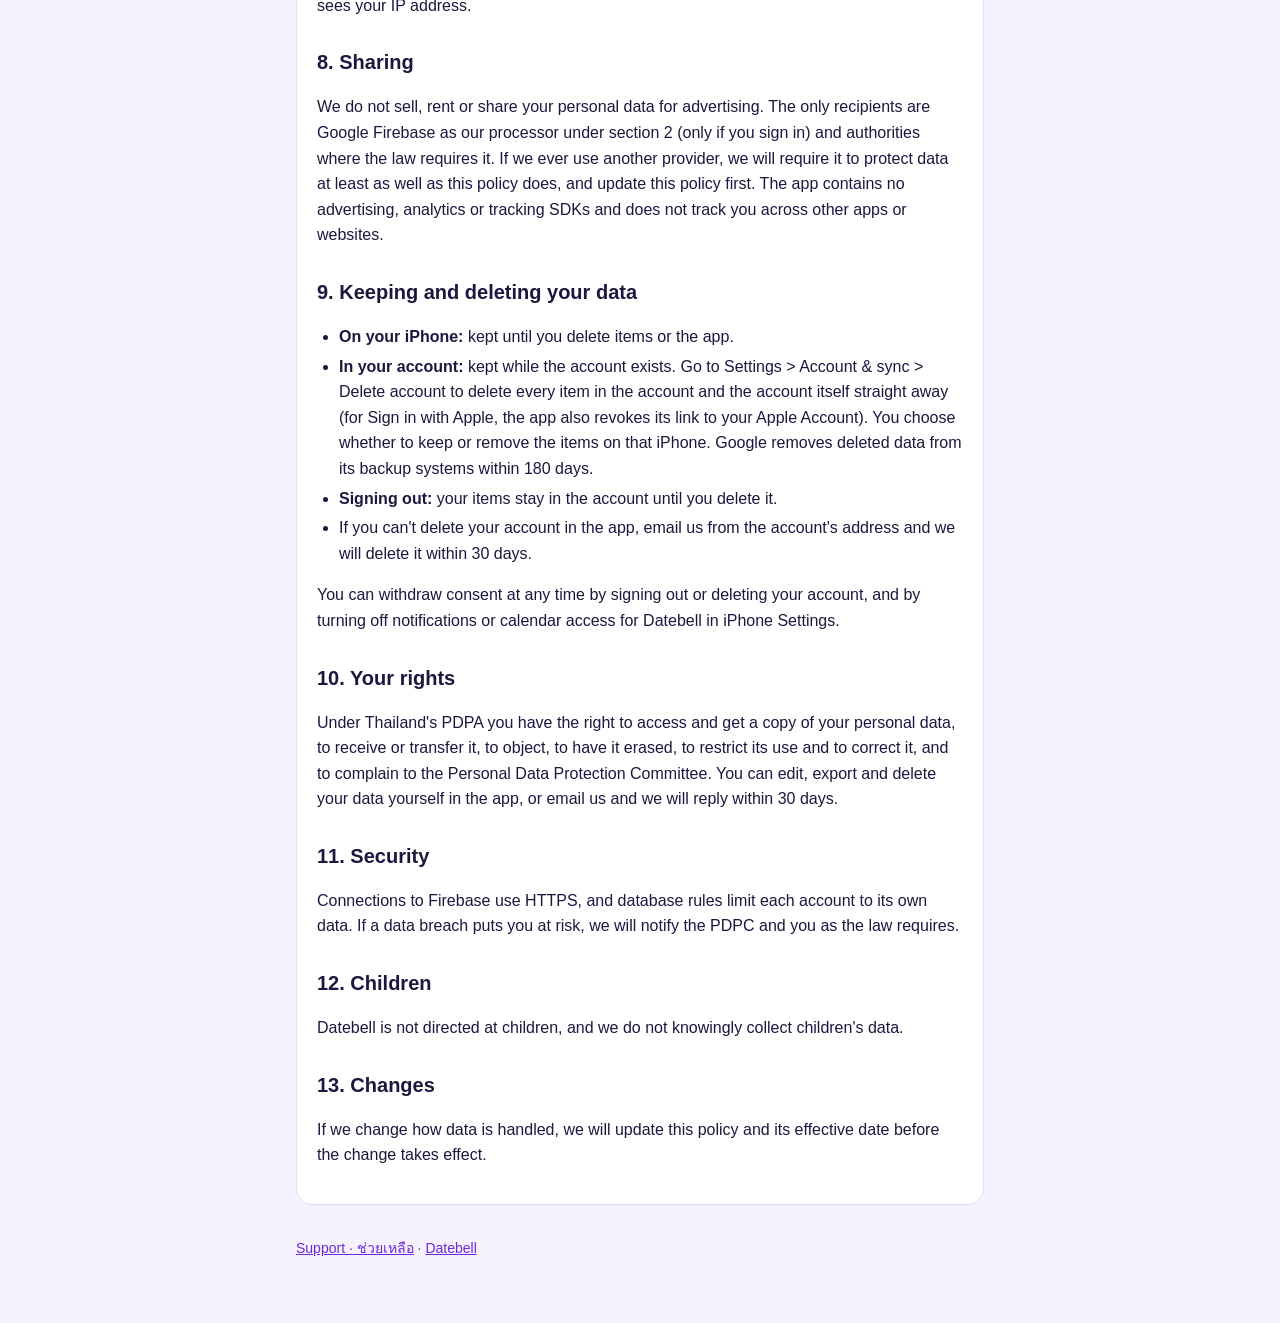
==== commit 3622b07d: "Privacy and support: voice entry is out of 1.0; disclose optional Apple Calendar sync Voice entry is" ====
--- a/privacy.html
+++ b/privacy.html
@@ -44,8 +44,8 @@
 <h2>3. การเตือน</h2>
 <p>การเตือนเป็นการแจ้งเตือนในเครื่อง (local notification) ที่ iPhone ตั้งเวลาไว้เอง ไม่ใช้เซิร์ฟเวอร์ส่งการแจ้งเตือน (push) แอปขอสิทธิ์ก่อนเสมอ และคุณปิดได้ในการตั้งค่าของ iPhone</p>
 
-<h2>4. การเพิ่มรายการด้วยเสียง</h2>
-<p>หากคุณใช้การพูดเพื่อเพิ่มรายการ แอปจะขอสิทธิ์ไมโครโฟนและการรู้จำเสียง การแปลงเสียงเป็นข้อความทำบน iPhone เท่านั้น (Apple Speech แบบออฟไลน์) หากเครื่องไม่รองรับภาษานั้นแบบออฟไลน์ ฟีเจอร์นี้จะไม่ทำงานแทนการส่งเสียงออกนอกเครื่อง แอปไม่บันทึกไฟล์เสียง และไม่ส่งเสียงไปที่ Firebase ข้อความที่ได้ใช้กรอกฟอร์มให้คุณตรวจก่อนบันทึกเท่านั้น</p>
+<h2>4. ปฏิทิน Apple (ไม่บังคับ)</h2>
+<p>หากคุณเปิด “ซิงก์กับปฏิทิน Apple” ในการตั้งค่า แอปจะขอสิทธิ์เข้าถึงปฏิทิน แล้วสร้างปฏิทินชื่อ “Datebell” ของแอปเอง ที่มีวันชำระเงิน วันหมดช่วงทดลองใช้ วันหมดอายุเอกสาร และวันหมดประกัน (ชื่อรายการและราคา) แอปเขียนเฉพาะปฏิทิน Datebell ไม่อ่าน ไม่แก้ไข และไม่ส่งนัดหมายในปฏิทินอื่นของคุณออกนอกเครื่อง ปฏิทิน Datebell อยู่ในบัญชีปฏิทินหลักของ iPhone หากเป็น iCloud Apple จะซิงก์ปฏิทินนี้ไปยังอุปกรณ์อื่นของคุณตามเงื่อนไขของ Apple การปิดสวิตช์จะลบปฏิทิน Datebell ออก</p>
 
 <h2>5. การซื้อ Pro</h2>
 <p>Pro ซื้อครั้งเดียวผ่าน App Store การชำระเงินดำเนินการโดย Apple ตาม <a href="https://www.apple.com/legal/privacy/th/">นโยบายความเป็นส่วนตัวของ Apple</a> แอปรับจาก Apple เพียงว่าบัญชี Apple ของคุณมีสิทธิ์ Pro หรือไม่ เราไม่เห็นข้อมูลการชำระเงินของคุณ และสิทธิ์ Pro ไม่ได้ผูกกับบัญชี Datebell Apple ให้รายงานยอดดาวน์โหลดและยอดขายแบบรวมแก่นักพัฒนา และหากคุณเปิด “แชร์กับนักพัฒนาแอป” ในการตั้งค่า iPhone Apple อาจส่งรายงานการขัดข้องและสถิติการใช้งานที่ไม่ระบุตัวตนให้เราด้วย</p>
@@ -67,7 +67,7 @@
 <li><strong>ออกจากระบบ:</strong> รายการยังอยู่ในบัญชีจนกว่าคุณจะลบบัญชี</li>
 <li>หากลบบัญชีในแอปไม่ได้ ส่งอีเมลถึงเราจากอีเมลของบัญชีนั้น แล้วเราจะลบให้ภายใน 30 วัน</li>
 </ul>
-<p>คุณถอนความยินยอมได้ทุกเมื่อ โดยออกจากระบบหรือลบบัญชี และปิดสิทธิ์การแจ้งเตือน ไมโครโฟน หรือการรู้จำเสียงในการตั้งค่าของ iPhone</p>
+<p>คุณถอนความยินยอมได้ทุกเมื่อ โดยออกจากระบบหรือลบบัญชี และปิดสิทธิ์การแจ้งเตือนหรือปฏิทินในการตั้งค่าของ iPhone</p>
 
 <h2>10. สิทธิของคุณ</h2>
 <p>ตามพระราชบัญญัติคุ้มครองข้อมูลส่วนบุคคล พ.ศ. 2562 คุณมีสิทธิขอเข้าถึงและขอสำเนา ขอรับหรือให้โอนข้อมูล คัดค้าน ขอลบ ขอระงับการใช้ และขอแก้ไขข้อมูลส่วนบุคคล และร้องเรียนต่อสำนักงานคณะกรรมการคุ้มครองข้อมูลส่วนบุคคล คุณแก้ไข ส่งออก และลบข้อมูลได้เองในแอป หรืออีเมลถึงเรา และเราจะตอบภายใน 30 วัน</p>
@@ -114,8 +114,8 @@
 <h2>3. Reminders</h2>
 <p>Reminders are local notifications that your iPhone schedules itself. No server sends push notifications. The app asks for permission first, and you can turn it off in iPhone Settings.</p>
 
-<h2>4. Voice entry</h2>
-<p>If you add an item by speaking, the app asks for microphone and speech recognition permission. Speech is turned into text on your iPhone only, using Apple's on-device recognition. If your iPhone cannot recognise a language offline, the feature stops rather than sending audio off the device. The app does not save recordings and never sends audio to Firebase. The text only fills in the form for you to check before saving.</p>
+<h2>4. Apple Calendar (optional)</h2>
+<p>If you turn on Sync with Apple Calendar in Settings, the app asks for calendar access and creates its own calendar named “Datebell” with your payment dates, free-trial end dates, document expiry dates and warranty end dates (item name and price). The app writes only to the Datebell calendar; it does not read, change or send off the device any events in your other calendars. The Datebell calendar is kept in your iPhone's default calendar account, so if that is iCloud, Apple syncs it to your other devices under Apple's terms. Turning the switch off removes the Datebell calendar.</p>
 
 <h2>5. Buying Pro</h2>
 <p>Pro is a one-time App Store purchase. Apple handles payment under the <a href="https://www.apple.com/legal/privacy/">Apple Privacy Policy</a>. The app only learns from Apple whether your Apple Account owns Pro; we never see your payment details, and Pro is not tied to your Datebell account. Apple gives developers aggregated download and sales reports, and if you turn on “Share with App Developers” in iPhone Settings, Apple may also share crash reports and usage statistics that do not identify you.</p>
@@ -137,7 +137,7 @@
 <li><strong>Signing out:</strong> your items stay in the account until you delete it.</li>
 <li>If you can't delete your account in the app, email us from the account's address and we will delete it within 30 days.</li>
 </ul>
-<p>You can withdraw consent at any time by signing out or deleting your account, and by turning off notifications, microphone or speech recognition for Datebell in iPhone Settings.</p>
+<p>You can withdraw consent at any time by signing out or deleting your account, and by turning off notifications or calendar access for Datebell in iPhone Settings.</p>
 
 <h2>10. Your rights</h2>
 <p>Under Thailand's PDPA you have the right to access and get a copy of your personal data, to receive or transfer it, to object, to have it erased, to restrict its use and to correct it, and to complain to the Personal Data Protection Committee. You can edit, export and delete your data yourself in the app, or email us and we will reply within 30 days.</p>
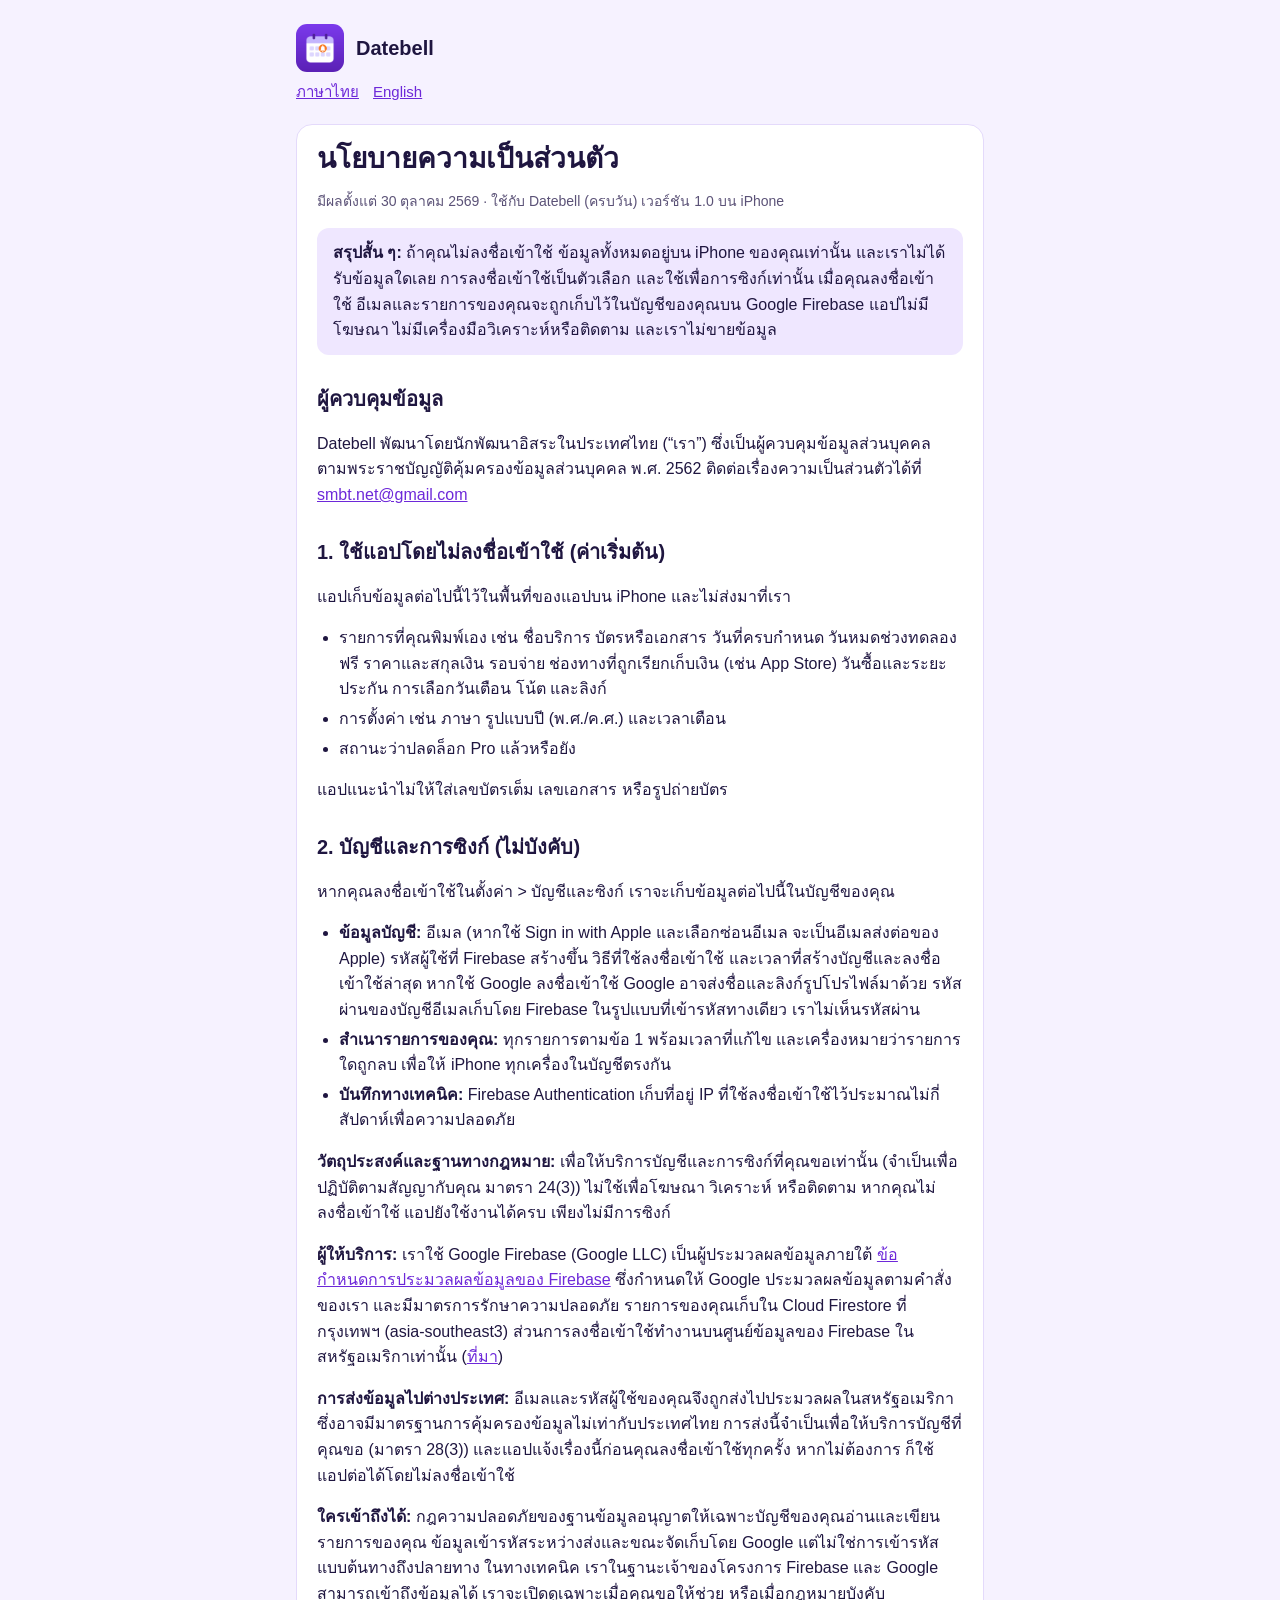
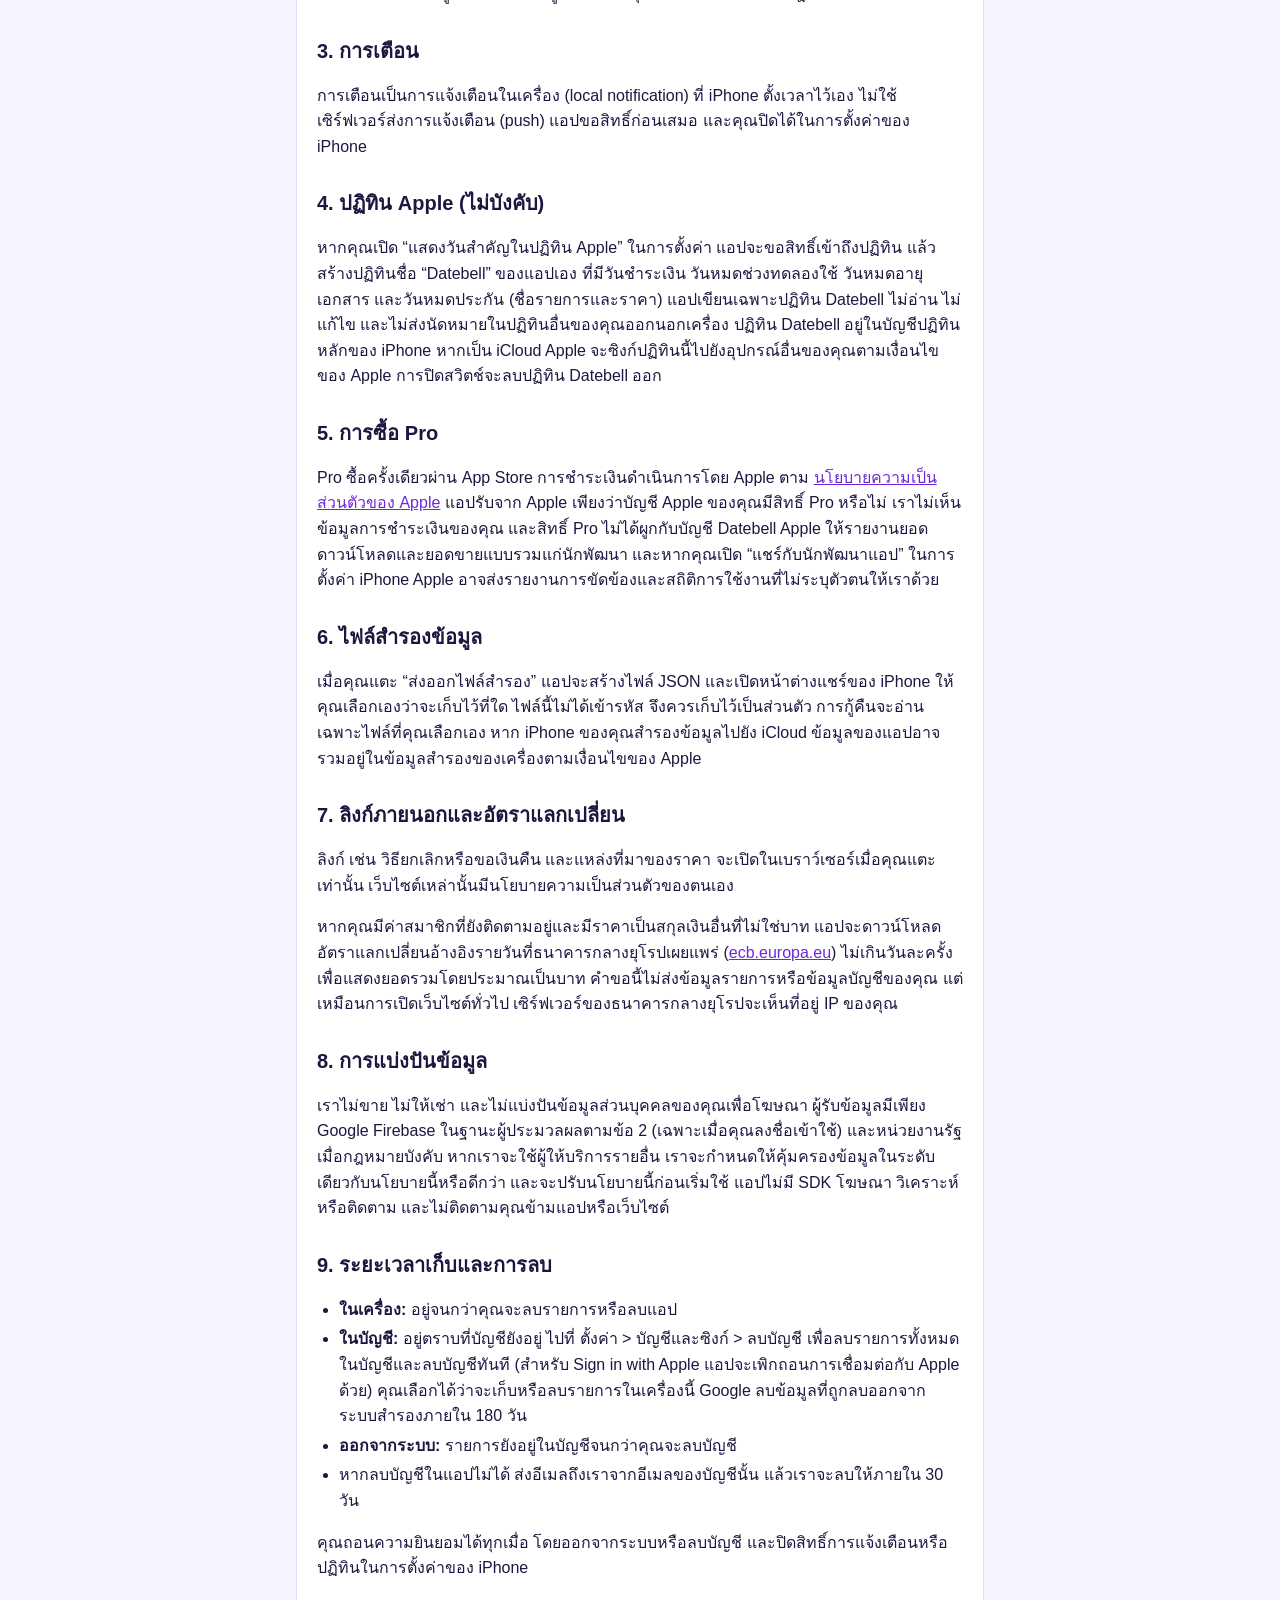
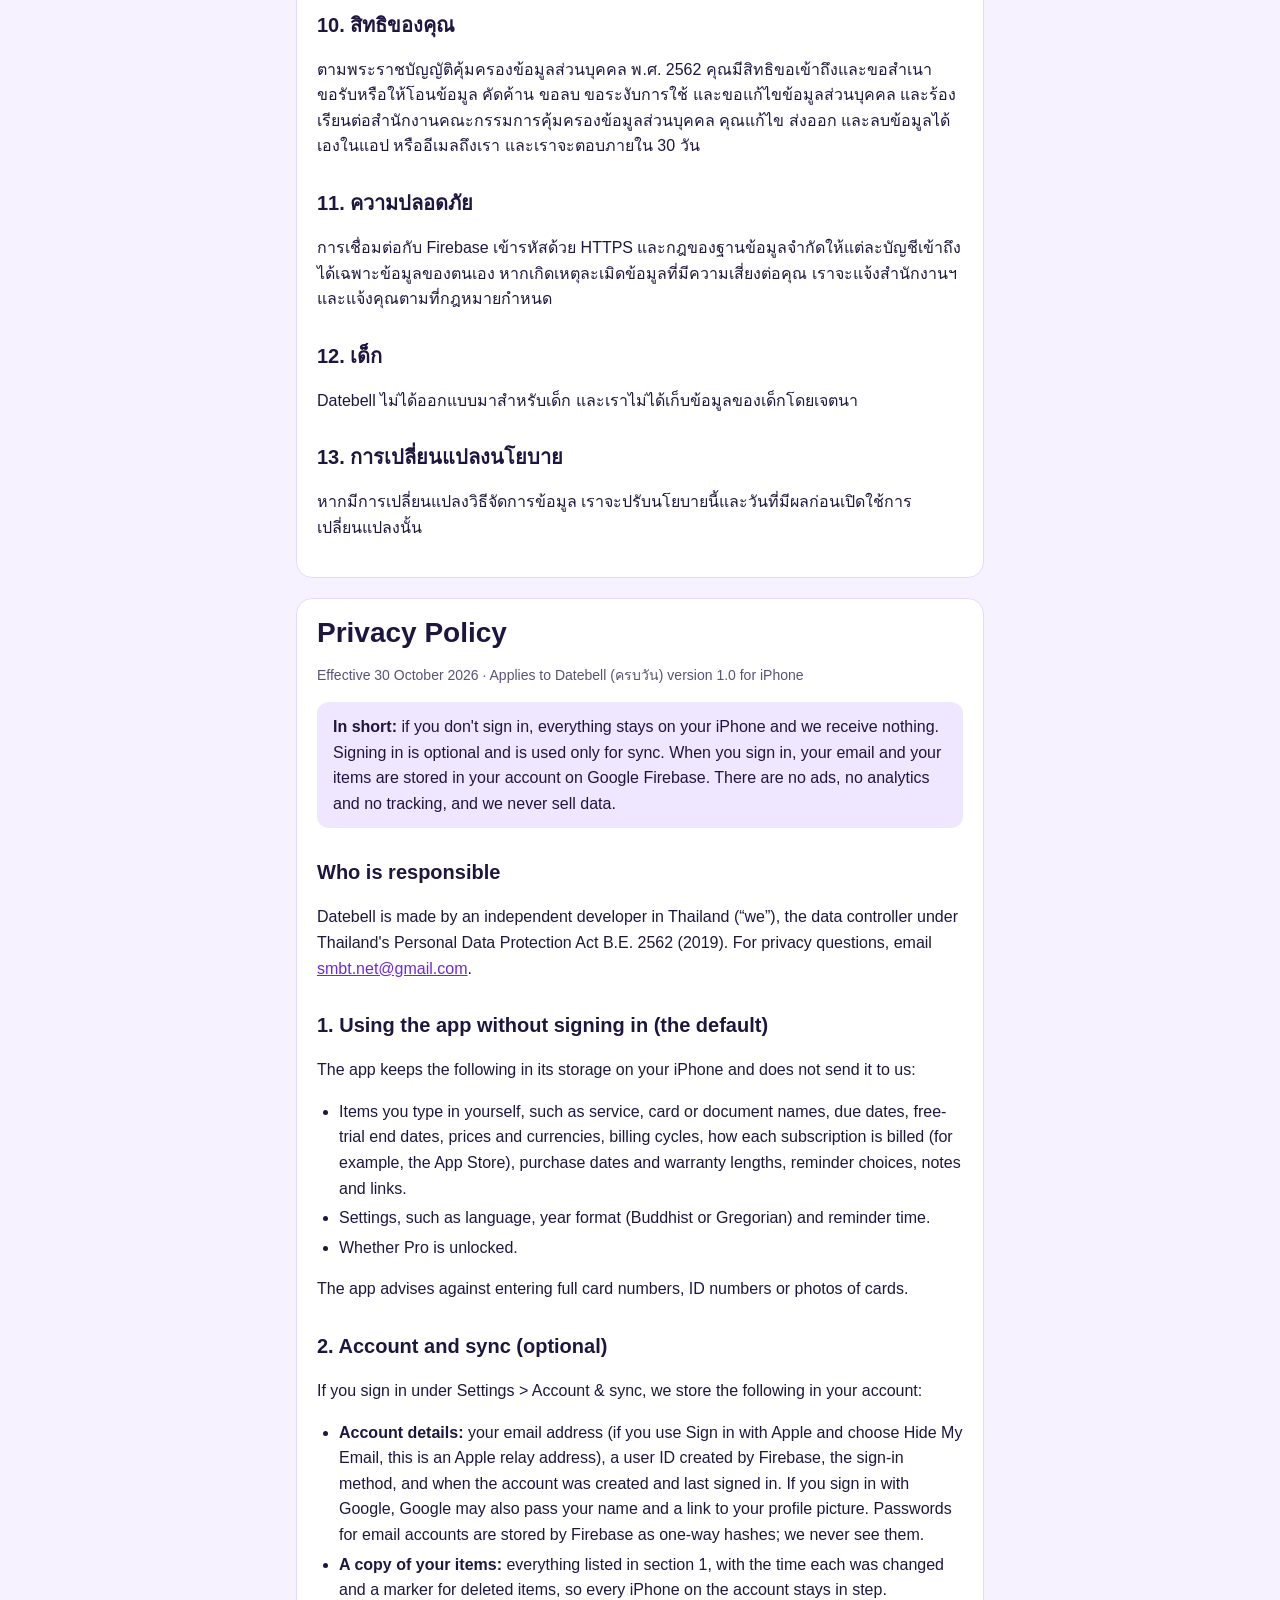
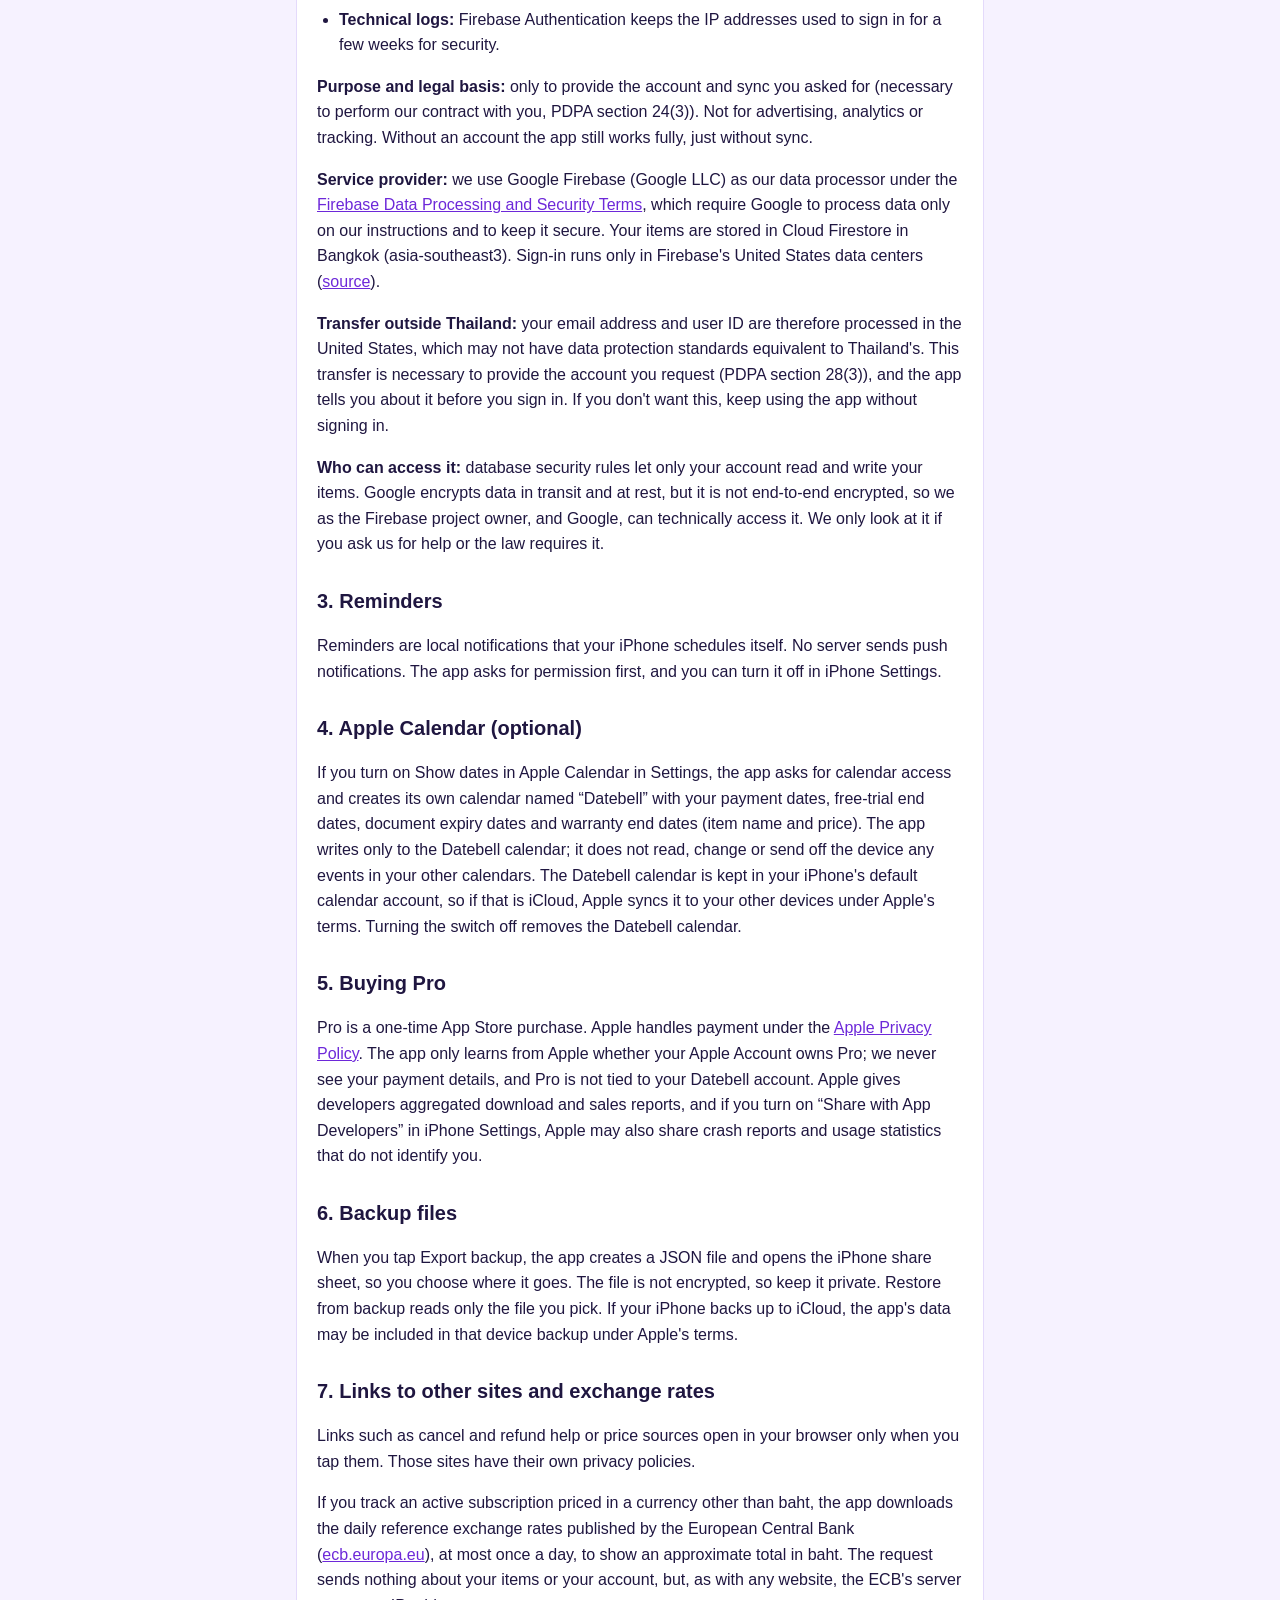
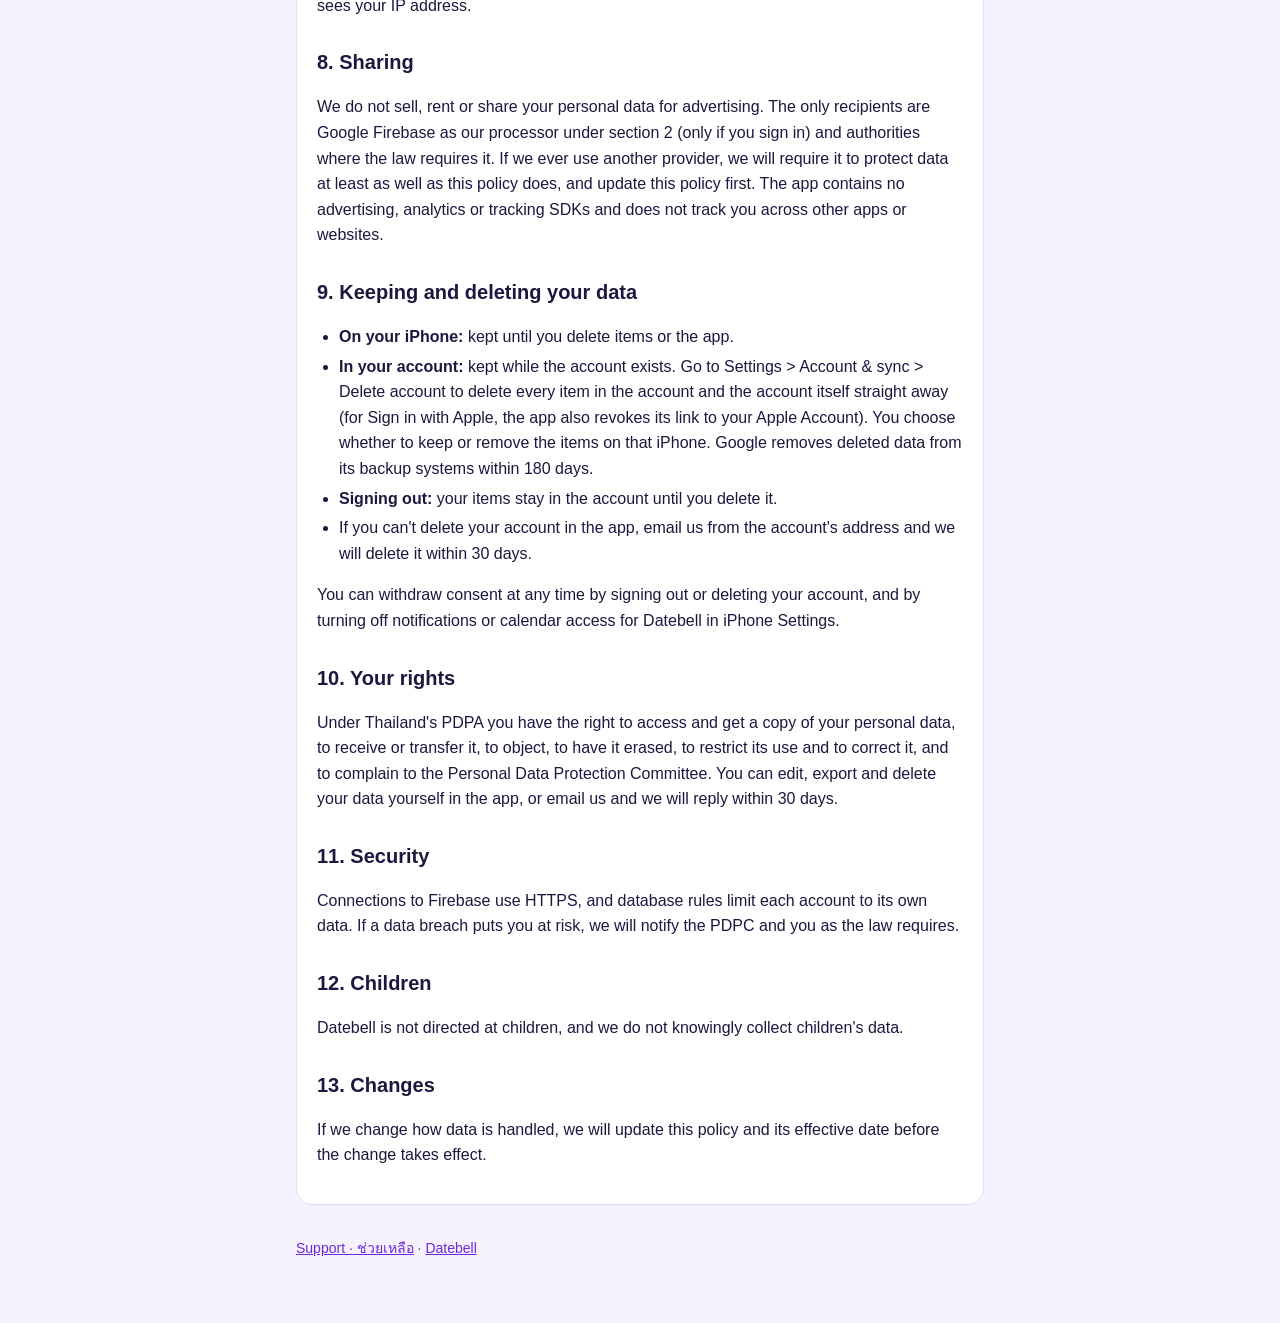
==== commit e3f312e1: "Privacy: use the app's own name for the calendar switch Co-Authored-By: Claude Opus 5.5 <noreply@ant" ====
--- a/privacy.html
+++ b/privacy.html
@@ -45,7 +45,7 @@
 <p>การเตือนเป็นการแจ้งเตือนในเครื่อง (local notification) ที่ iPhone ตั้งเวลาไว้เอง ไม่ใช้เซิร์ฟเวอร์ส่งการแจ้งเตือน (push) แอปขอสิทธิ์ก่อนเสมอ และคุณปิดได้ในการตั้งค่าของ iPhone</p>
 
 <h2>4. ปฏิทิน Apple (ไม่บังคับ)</h2>
-<p>หากคุณเปิด “ซิงก์กับปฏิทิน Apple” ในการตั้งค่า แอปจะขอสิทธิ์เข้าถึงปฏิทิน แล้วสร้างปฏิทินชื่อ “Datebell” ของแอปเอง ที่มีวันชำระเงิน วันหมดช่วงทดลองใช้ วันหมดอายุเอกสาร และวันหมดประกัน (ชื่อรายการและราคา) แอปเขียนเฉพาะปฏิทิน Datebell ไม่อ่าน ไม่แก้ไข และไม่ส่งนัดหมายในปฏิทินอื่นของคุณออกนอกเครื่อง ปฏิทิน Datebell อยู่ในบัญชีปฏิทินหลักของ iPhone หากเป็น iCloud Apple จะซิงก์ปฏิทินนี้ไปยังอุปกรณ์อื่นของคุณตามเงื่อนไขของ Apple การปิดสวิตช์จะลบปฏิทิน Datebell ออก</p>
+<p>หากคุณเปิด “แสดงวันสำคัญในปฏิทิน Apple” ในการตั้งค่า แอปจะขอสิทธิ์เข้าถึงปฏิทิน แล้วสร้างปฏิทินชื่อ “Datebell” ของแอปเอง ที่มีวันชำระเงิน วันหมดช่วงทดลองใช้ วันหมดอายุเอกสาร และวันหมดประกัน (ชื่อรายการและราคา) แอปเขียนเฉพาะปฏิทิน Datebell ไม่อ่าน ไม่แก้ไข และไม่ส่งนัดหมายในปฏิทินอื่นของคุณออกนอกเครื่อง ปฏิทิน Datebell อยู่ในบัญชีปฏิทินหลักของ iPhone หากเป็น iCloud Apple จะซิงก์ปฏิทินนี้ไปยังอุปกรณ์อื่นของคุณตามเงื่อนไขของ Apple การปิดสวิตช์จะลบปฏิทิน Datebell ออก</p>
 
 <h2>5. การซื้อ Pro</h2>
 <p>Pro ซื้อครั้งเดียวผ่าน App Store การชำระเงินดำเนินการโดย Apple ตาม <a href="https://www.apple.com/legal/privacy/th/">นโยบายความเป็นส่วนตัวของ Apple</a> แอปรับจาก Apple เพียงว่าบัญชี Apple ของคุณมีสิทธิ์ Pro หรือไม่ เราไม่เห็นข้อมูลการชำระเงินของคุณ และสิทธิ์ Pro ไม่ได้ผูกกับบัญชี Datebell Apple ให้รายงานยอดดาวน์โหลดและยอดขายแบบรวมแก่นักพัฒนา และหากคุณเปิด “แชร์กับนักพัฒนาแอป” ในการตั้งค่า iPhone Apple อาจส่งรายงานการขัดข้องและสถิติการใช้งานที่ไม่ระบุตัวตนให้เราด้วย</p>
@@ -115,7 +115,7 @@
 <p>Reminders are local notifications that your iPhone schedules itself. No server sends push notifications. The app asks for permission first, and you can turn it off in iPhone Settings.</p>
 
 <h2>4. Apple Calendar (optional)</h2>
-<p>If you turn on Sync with Apple Calendar in Settings, the app asks for calendar access and creates its own calendar named “Datebell” with your payment dates, free-trial end dates, document expiry dates and warranty end dates (item name and price). The app writes only to the Datebell calendar; it does not read, change or send off the device any events in your other calendars. The Datebell calendar is kept in your iPhone's default calendar account, so if that is iCloud, Apple syncs it to your other devices under Apple's terms. Turning the switch off removes the Datebell calendar.</p>
+<p>If you turn on Show dates in Apple Calendar in Settings, the app asks for calendar access and creates its own calendar named “Datebell” with your payment dates, free-trial end dates, document expiry dates and warranty end dates (item name and price). The app writes only to the Datebell calendar; it does not read, change or send off the device any events in your other calendars. The Datebell calendar is kept in your iPhone's default calendar account, so if that is iCloud, Apple syncs it to your other devices under Apple's terms. Turning the switch off removes the Datebell calendar.</p>
 
 <h2>5. Buying Pro</h2>
 <p>Pro is a one-time App Store purchase. Apple handles payment under the <a href="https://www.apple.com/legal/privacy/">Apple Privacy Policy</a>. The app only learns from Apple whether your Apple Account owns Pro; we never see your payment details, and Pro is not tied to your Datebell account. Apple gives developers aggregated download and sales reports, and if you turn on “Share with App Developers” in iPhone Settings, Apple may also share crash reports and usage statistics that do not identify you.</p>
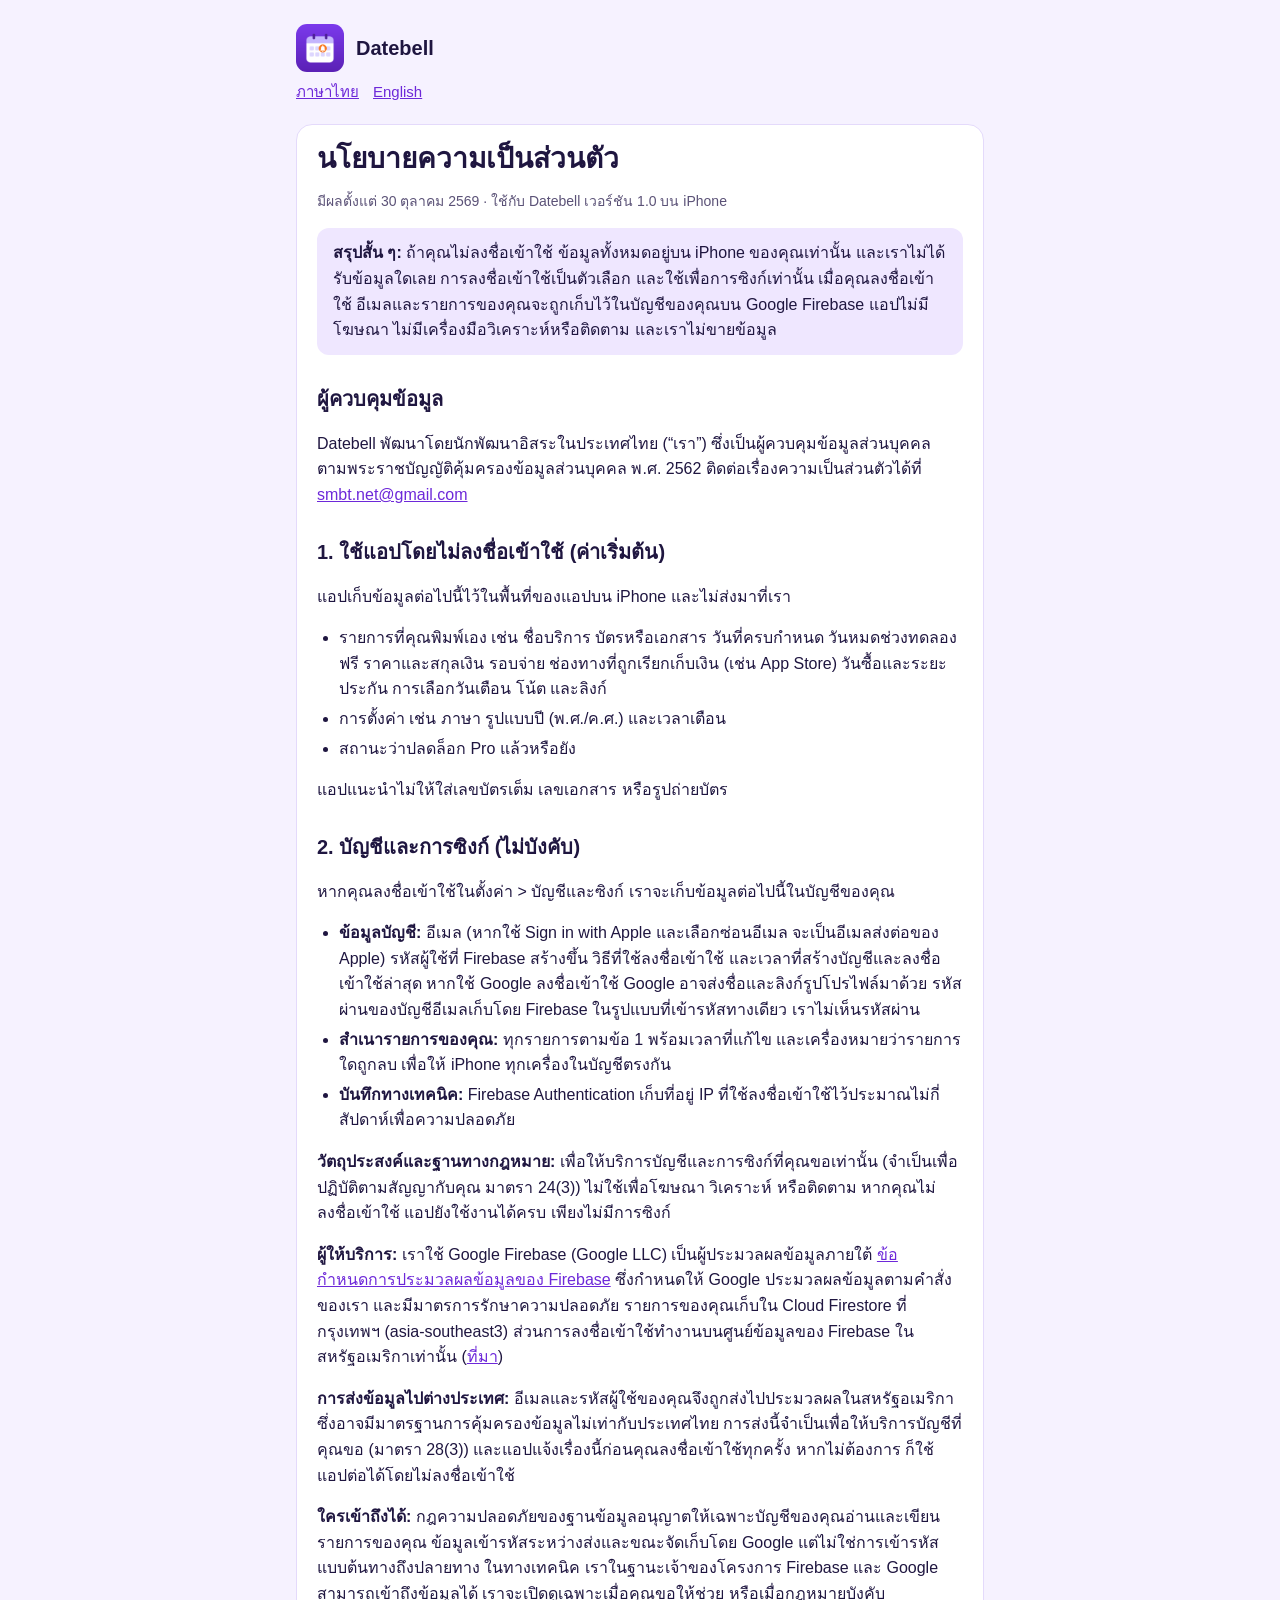
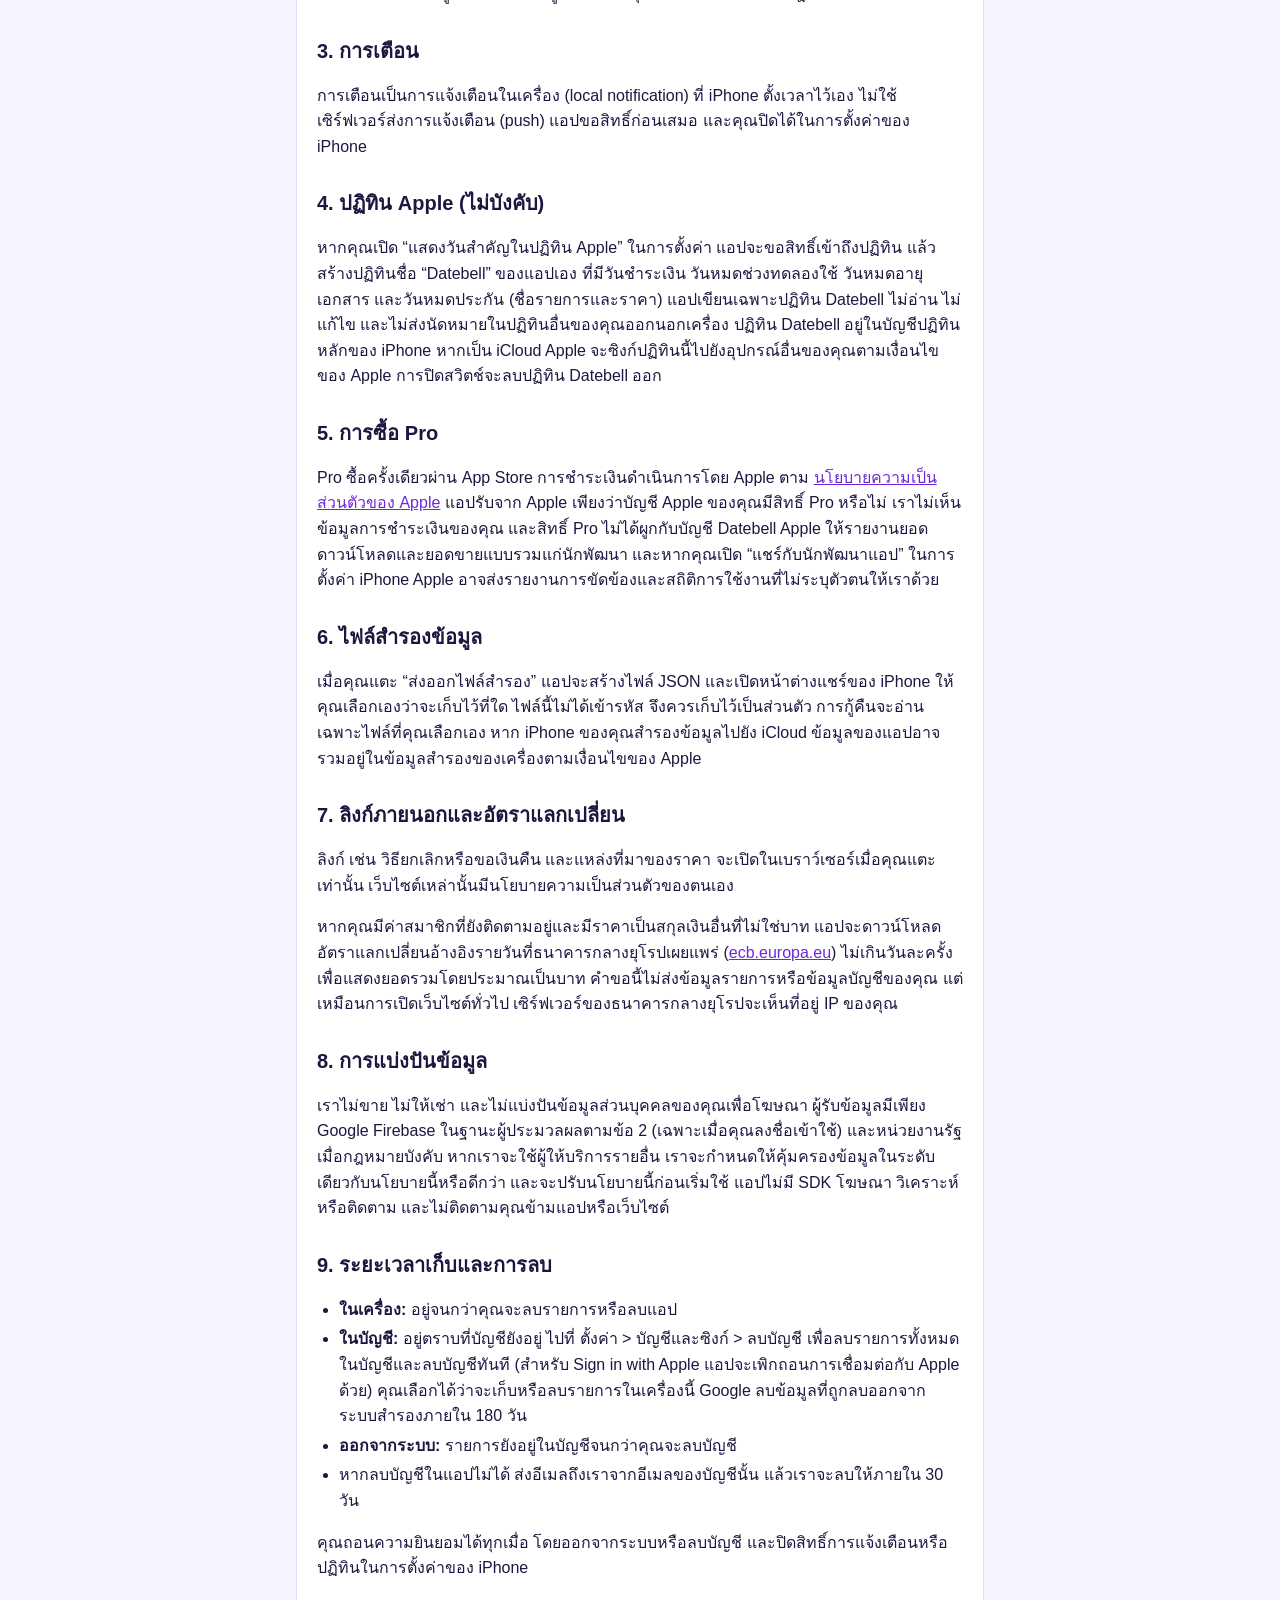
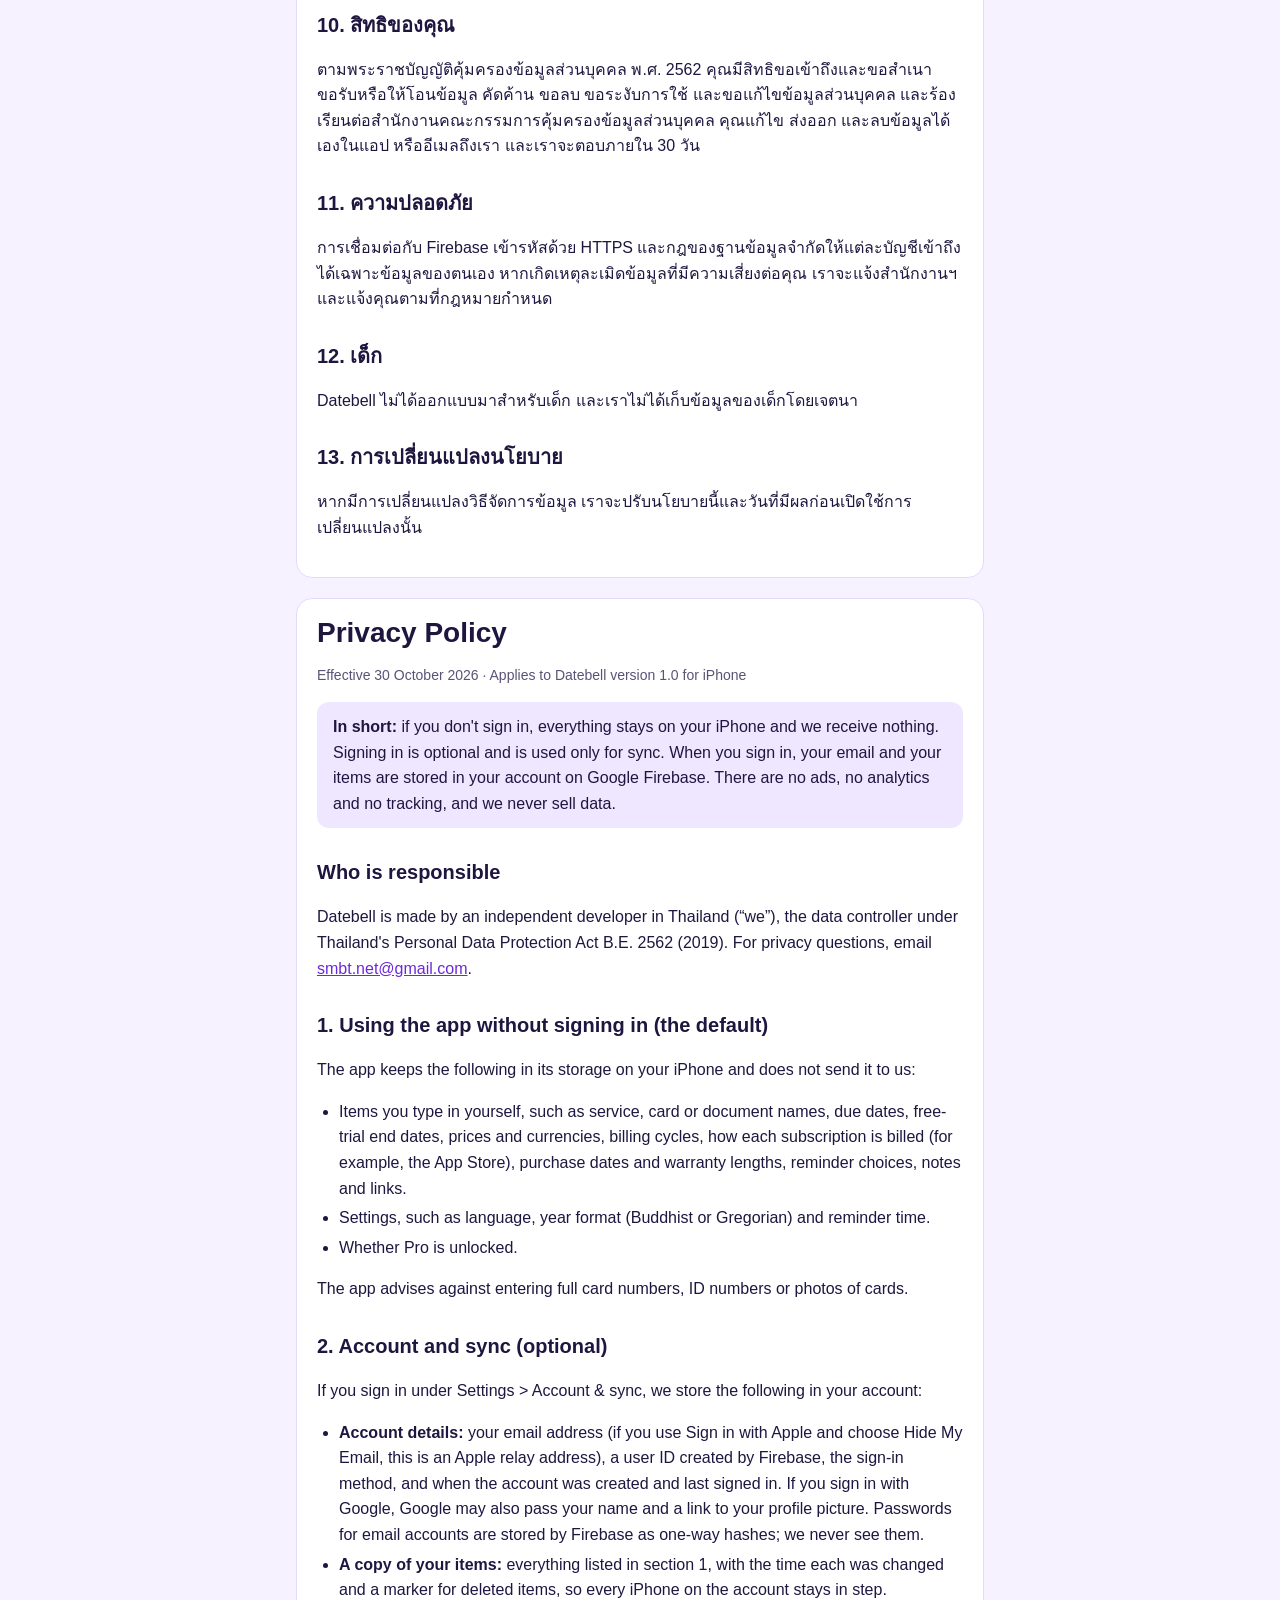
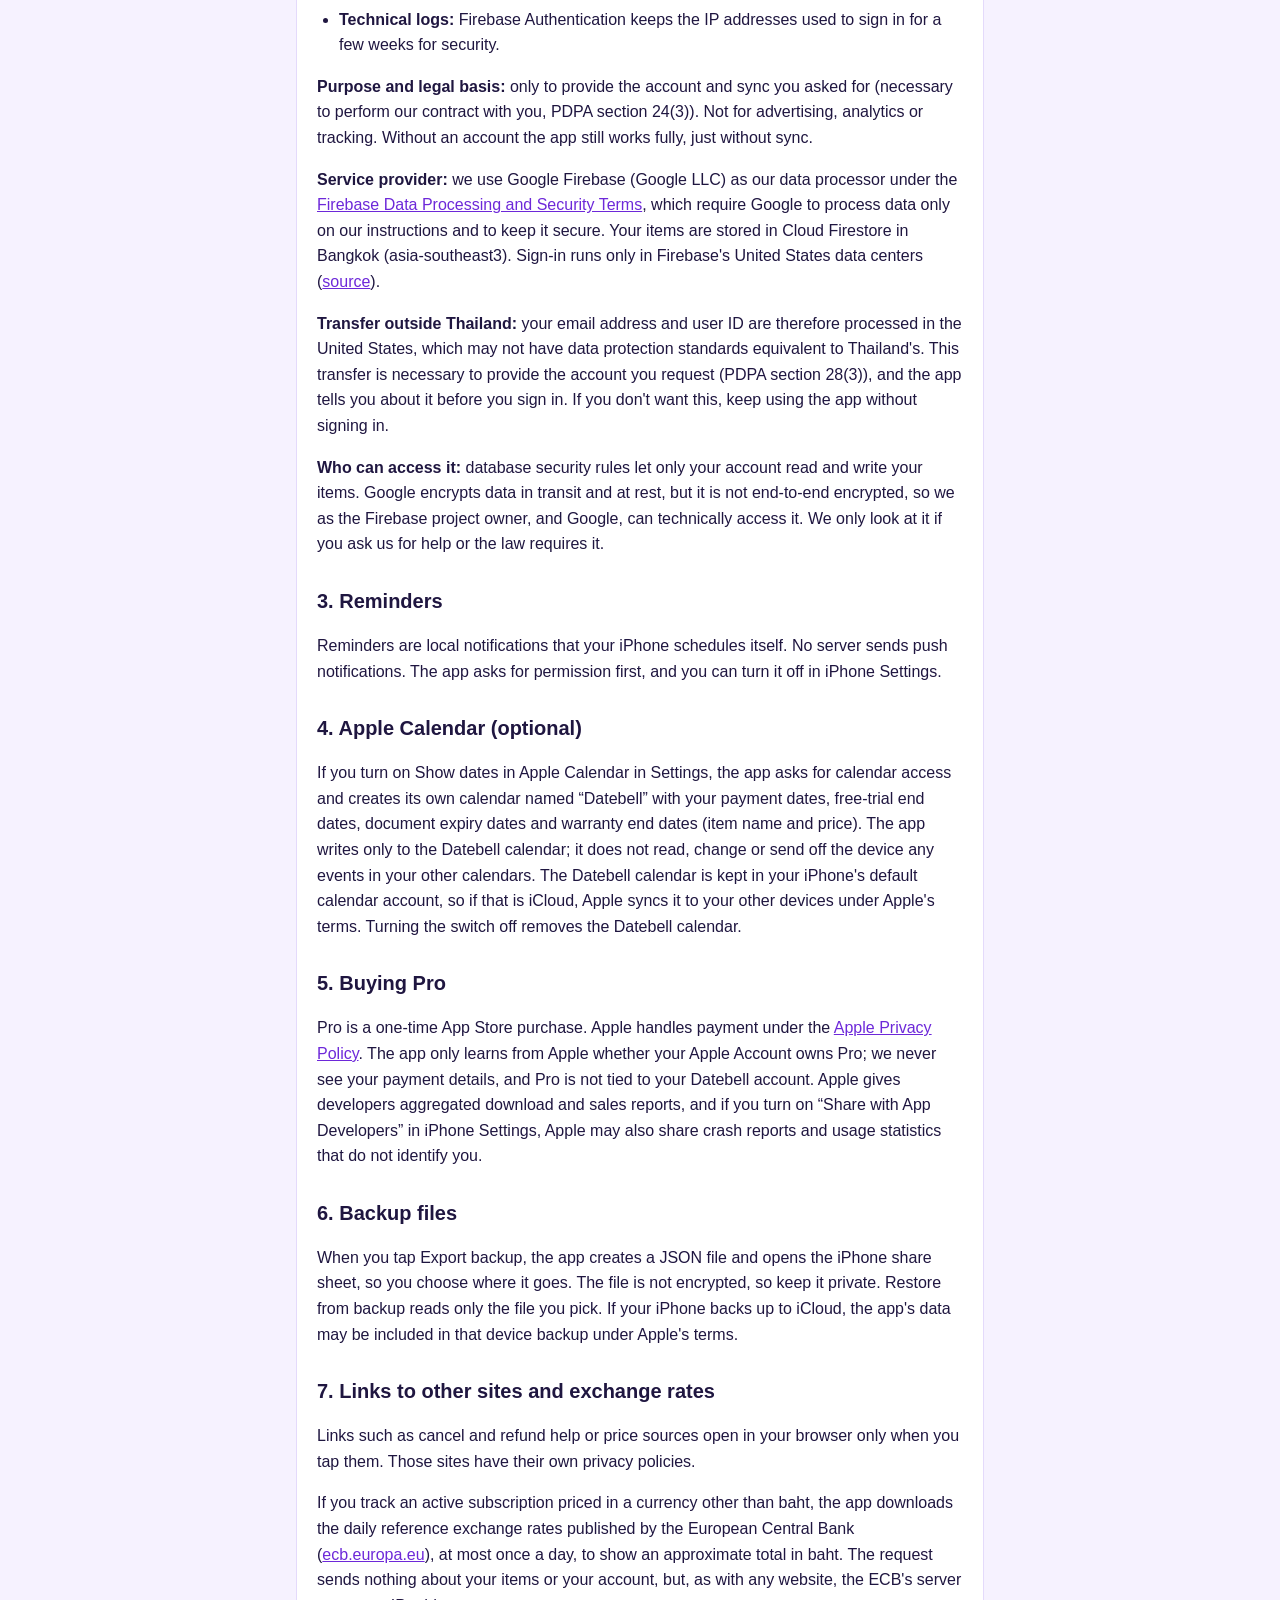
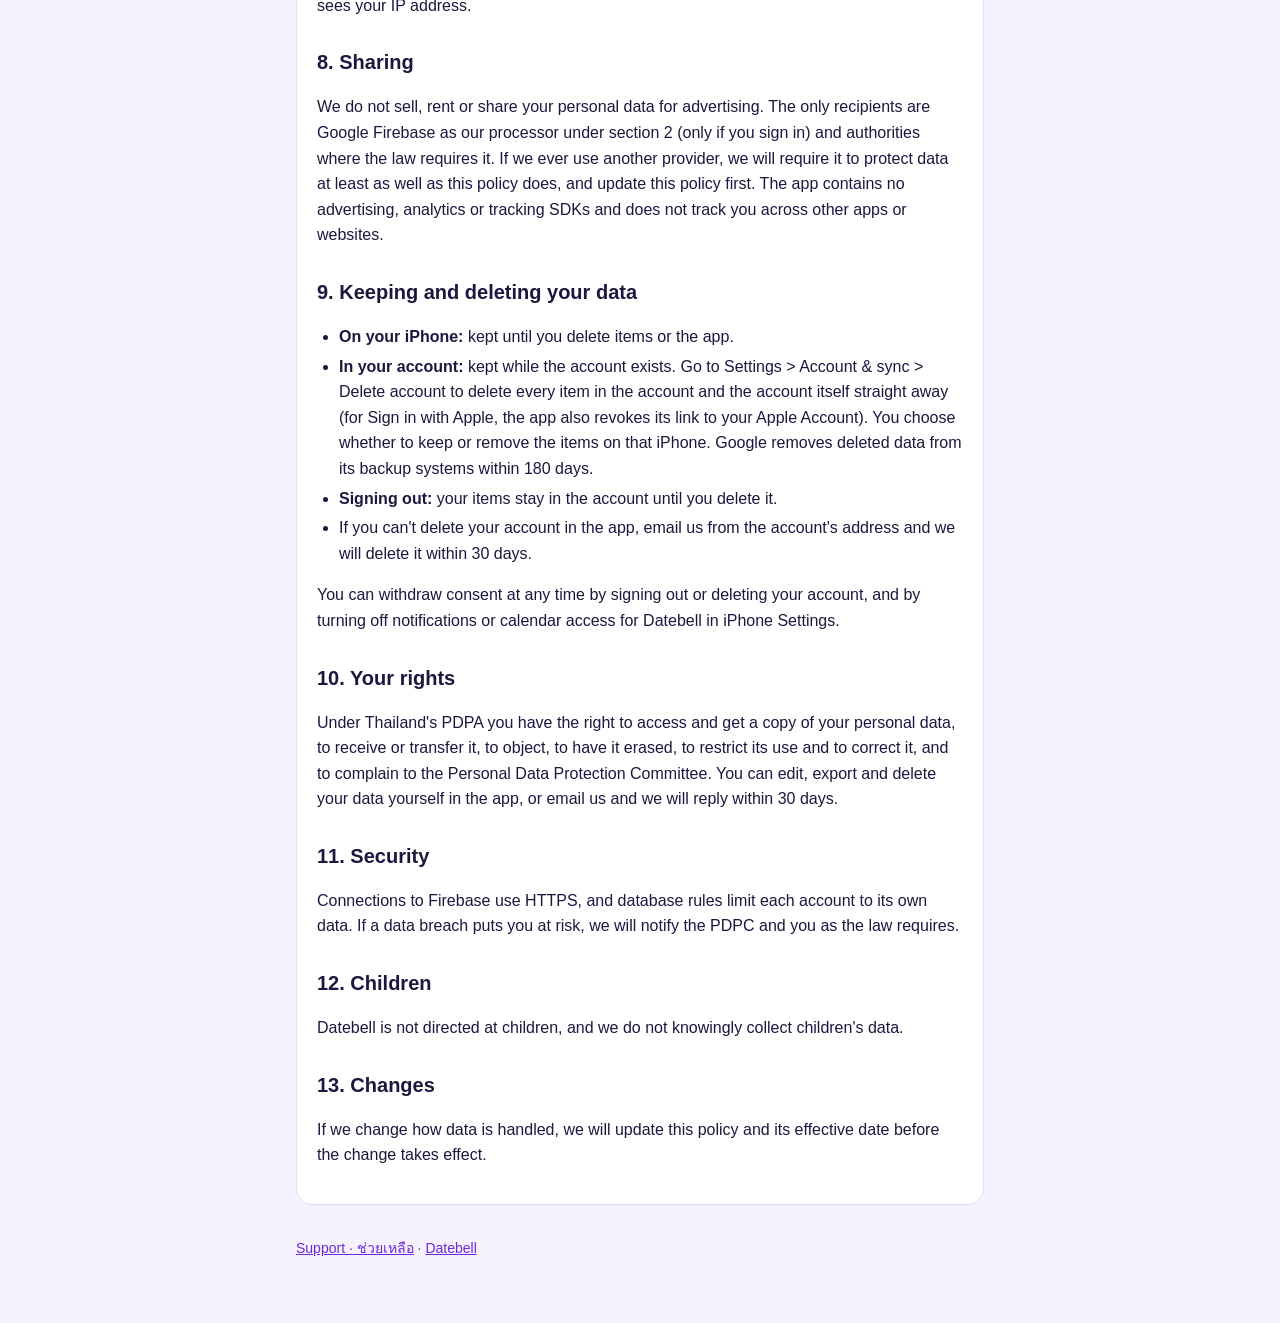
==== commit dc825a81: "Use only the name Datebell, drop ครบวัน Same edit as nn3tt/kropwan#128.  Co-Authored-By: Claude Opus" ====
--- a/privacy.html
+++ b/privacy.html
@@ -14,7 +14,7 @@
 
 <section class="lang-block" id="th" lang="th">
 <h1>นโยบายความเป็นส่วนตัว</h1>
-<p class="meta">มีผลตั้งแต่ 30 ตุลาคม 2569 · ใช้กับ Datebell (ครบวัน) เวอร์ชัน 1.0 บน iPhone</p>
+<p class="meta">มีผลตั้งแต่ 30 ตุลาคม 2569 · ใช้กับ Datebell เวอร์ชัน 1.0 บน iPhone</p>
 <p class="summary"><strong>สรุปสั้น ๆ:</strong> ถ้าคุณไม่ลงชื่อเข้าใช้ ข้อมูลทั้งหมดอยู่บน iPhone ของคุณเท่านั้น และเราไม่ได้รับข้อมูลใดเลย การลงชื่อเข้าใช้เป็นตัวเลือก และใช้เพื่อการซิงก์เท่านั้น เมื่อคุณลงชื่อเข้าใช้ อีเมลและรายการของคุณจะถูกเก็บไว้ในบัญชีของคุณบน Google Firebase แอปไม่มีโฆษณา ไม่มีเครื่องมือวิเคราะห์หรือติดตาม และเราไม่ขายข้อมูล</p>
 
 <h2>ผู้ควบคุมข้อมูล</h2>
@@ -84,7 +84,7 @@
 
 <section class="lang-block" id="en" lang="en">
 <h1>Privacy Policy</h1>
-<p class="meta">Effective 30 October 2026 · Applies to Datebell (ครบวัน) version 1.0 for iPhone</p>
+<p class="meta">Effective 30 October 2026 · Applies to Datebell version 1.0 for iPhone</p>
 <p class="summary"><strong>In short:</strong> if you don't sign in, everything stays on your iPhone and we receive nothing. Signing in is optional and is used only for sync. When you sign in, your email and your items are stored in your account on Google Firebase. There are no ads, no analytics and no tracking, and we never sell data.</p>
 
 <h2>Who is responsible</h2>
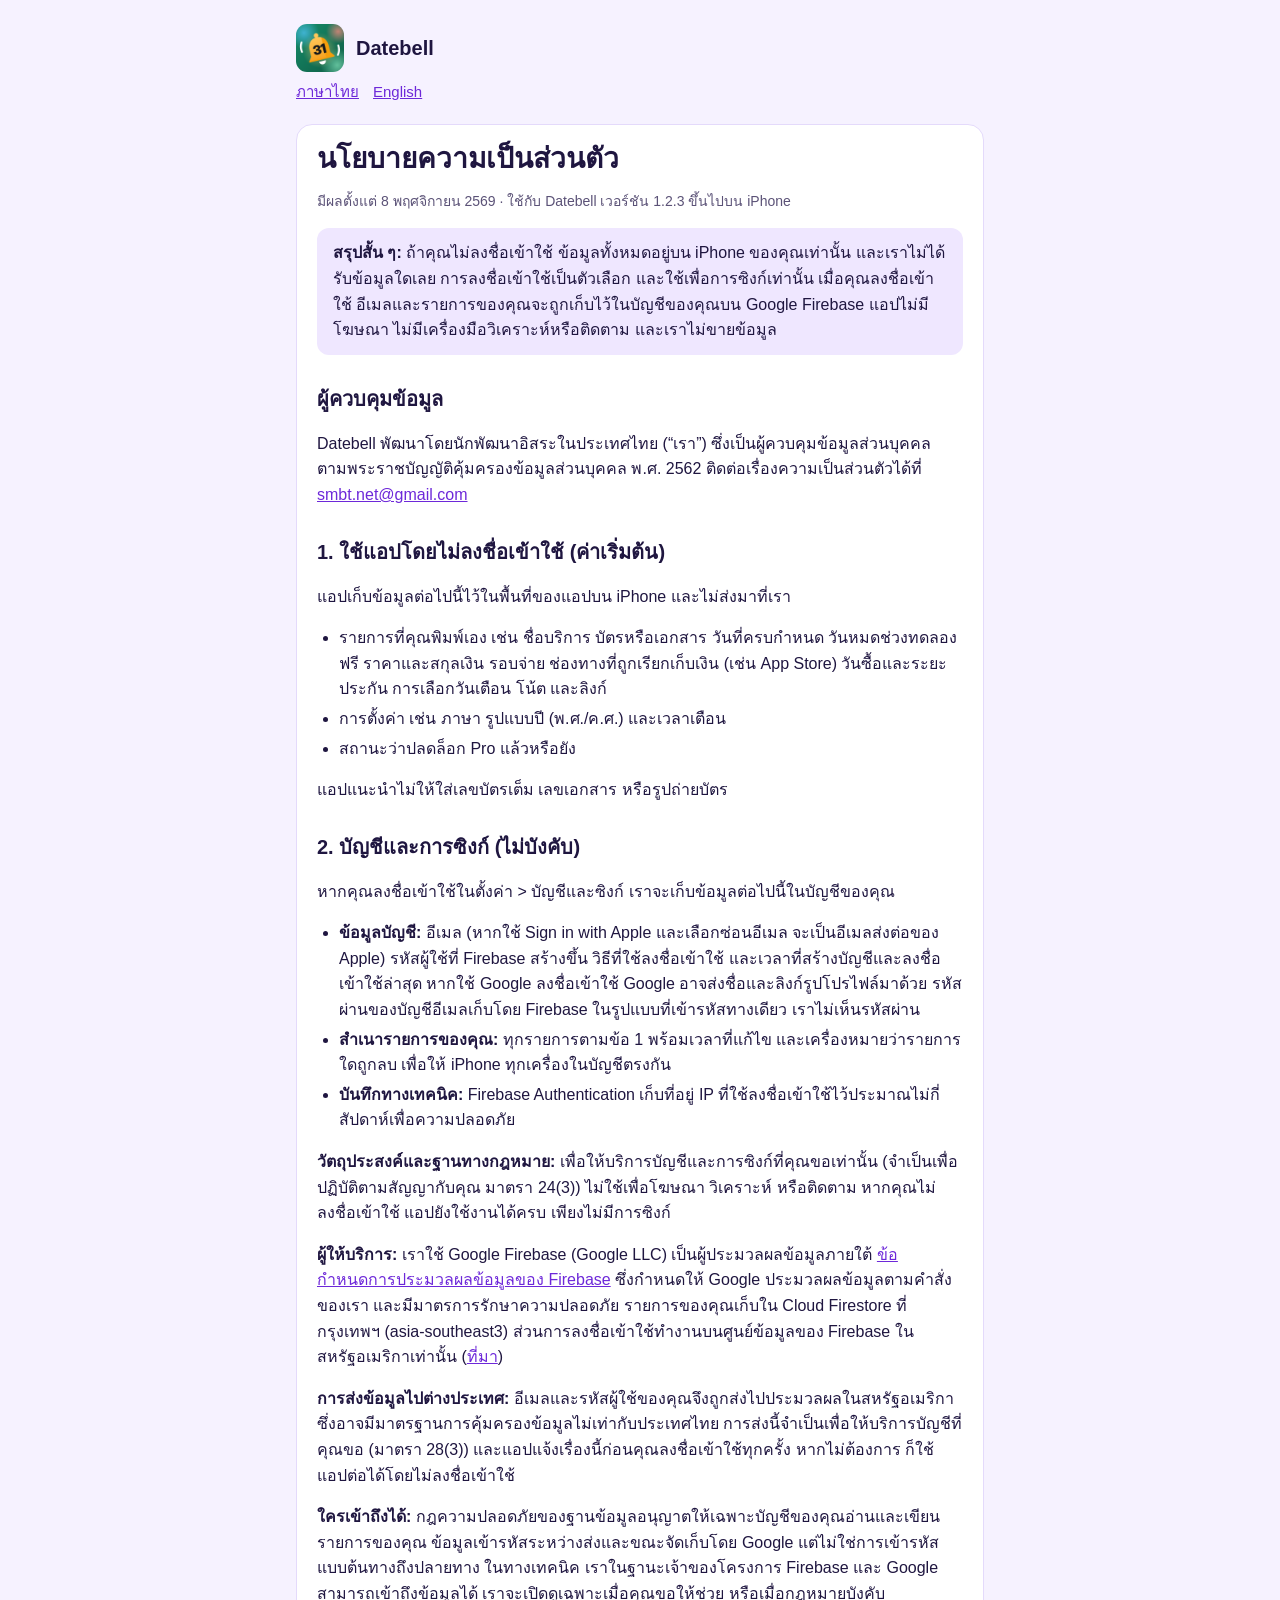
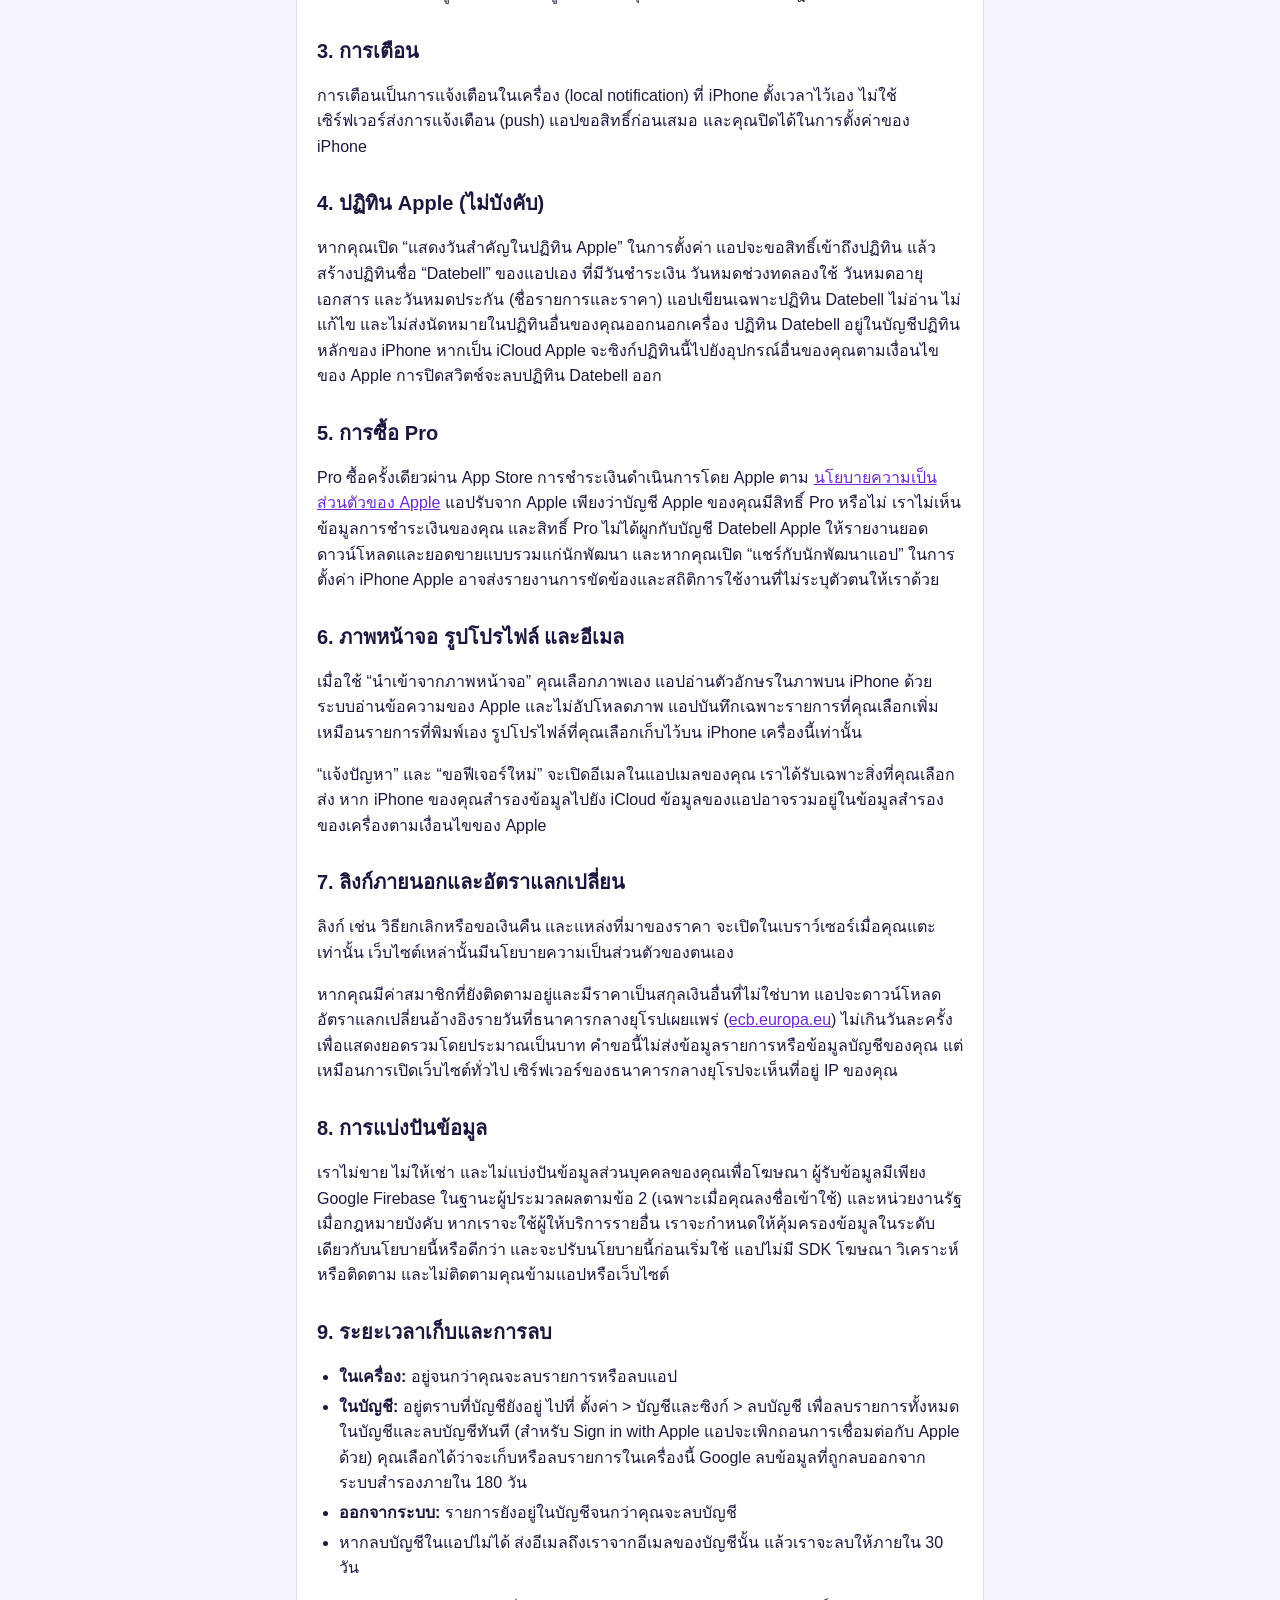
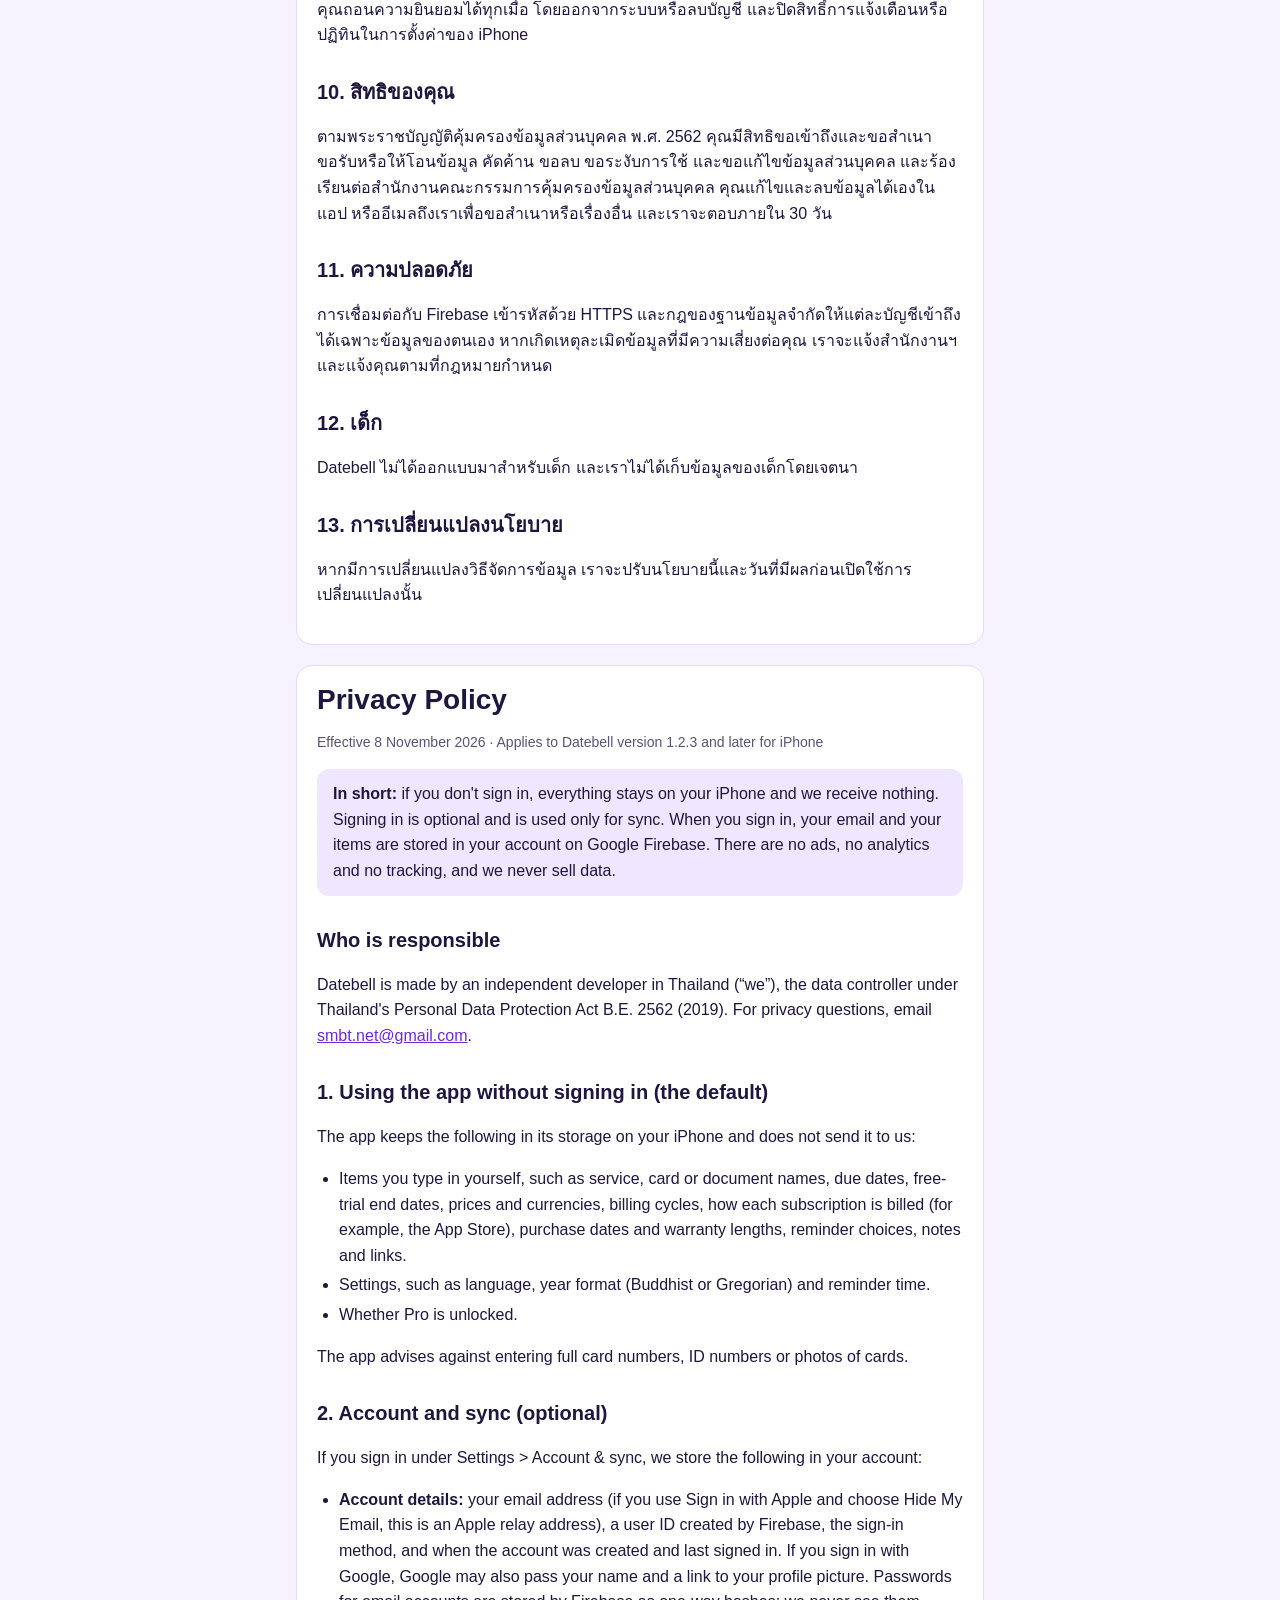
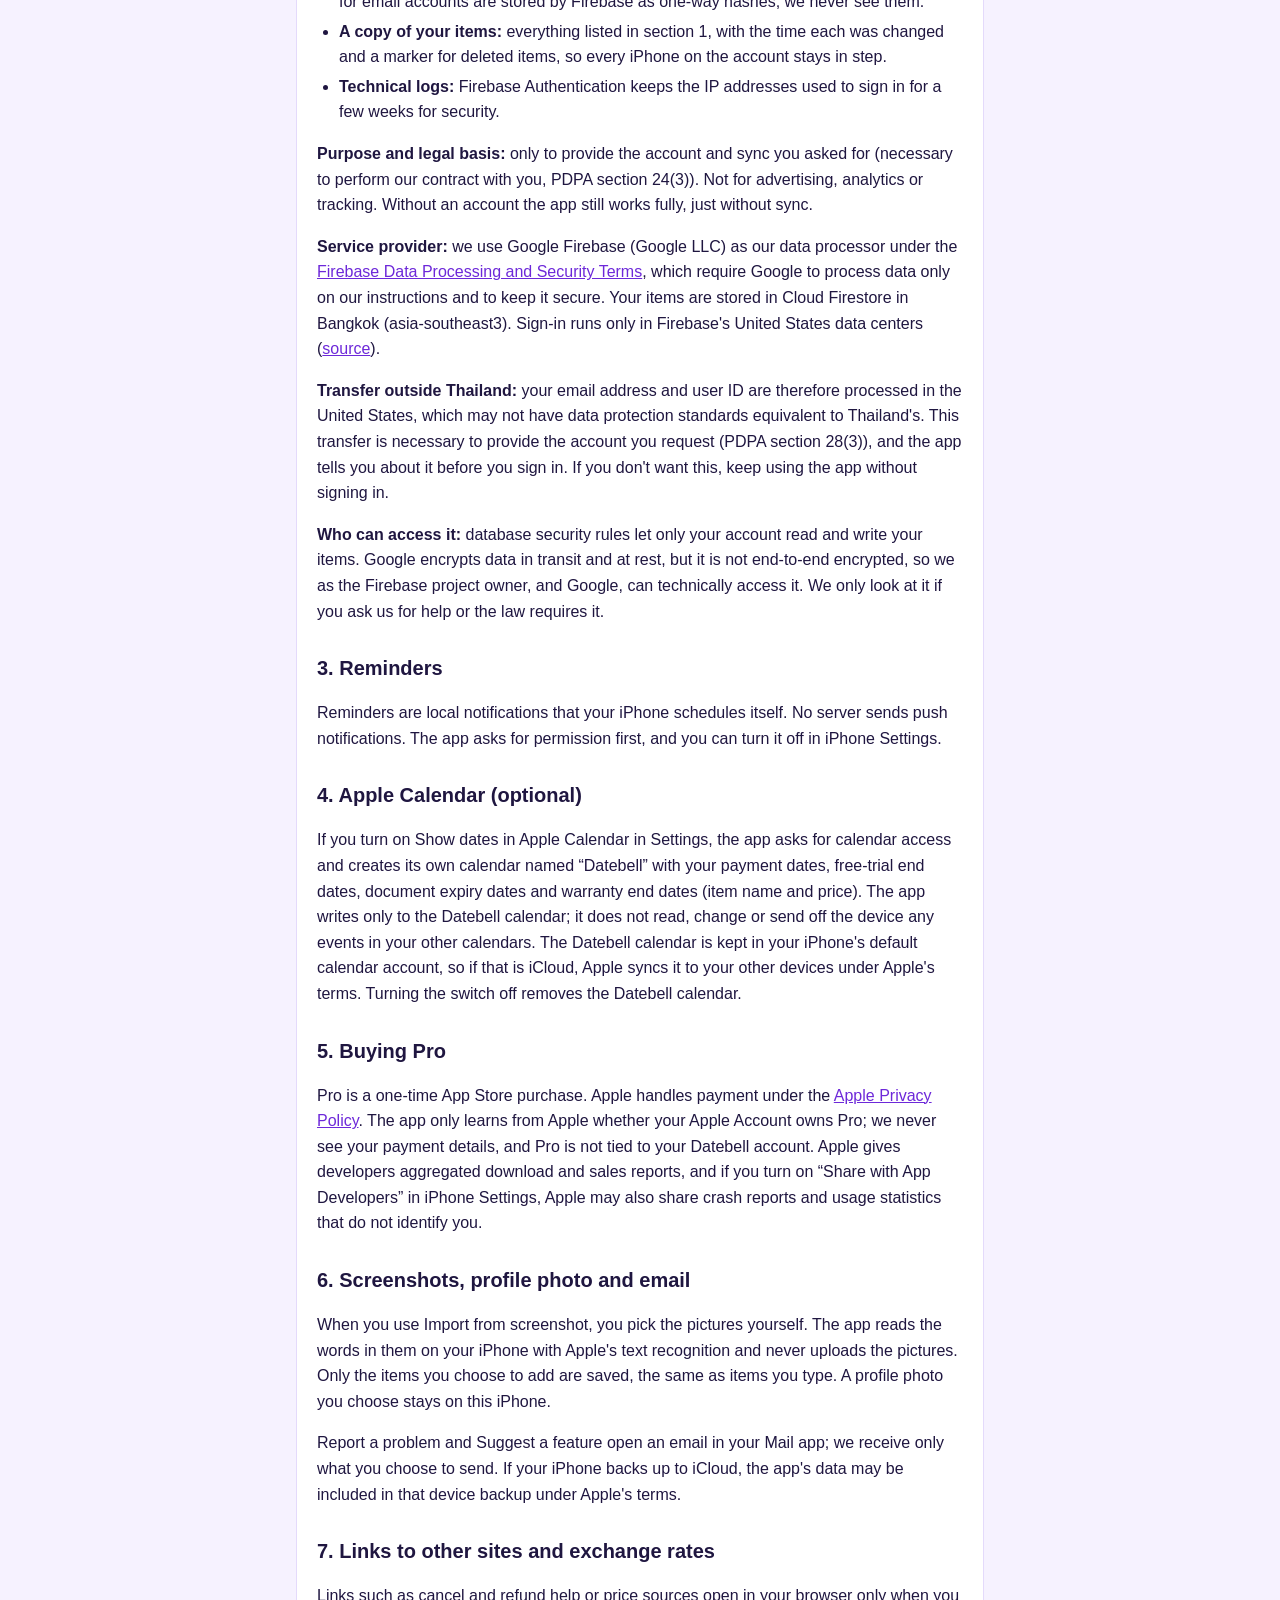
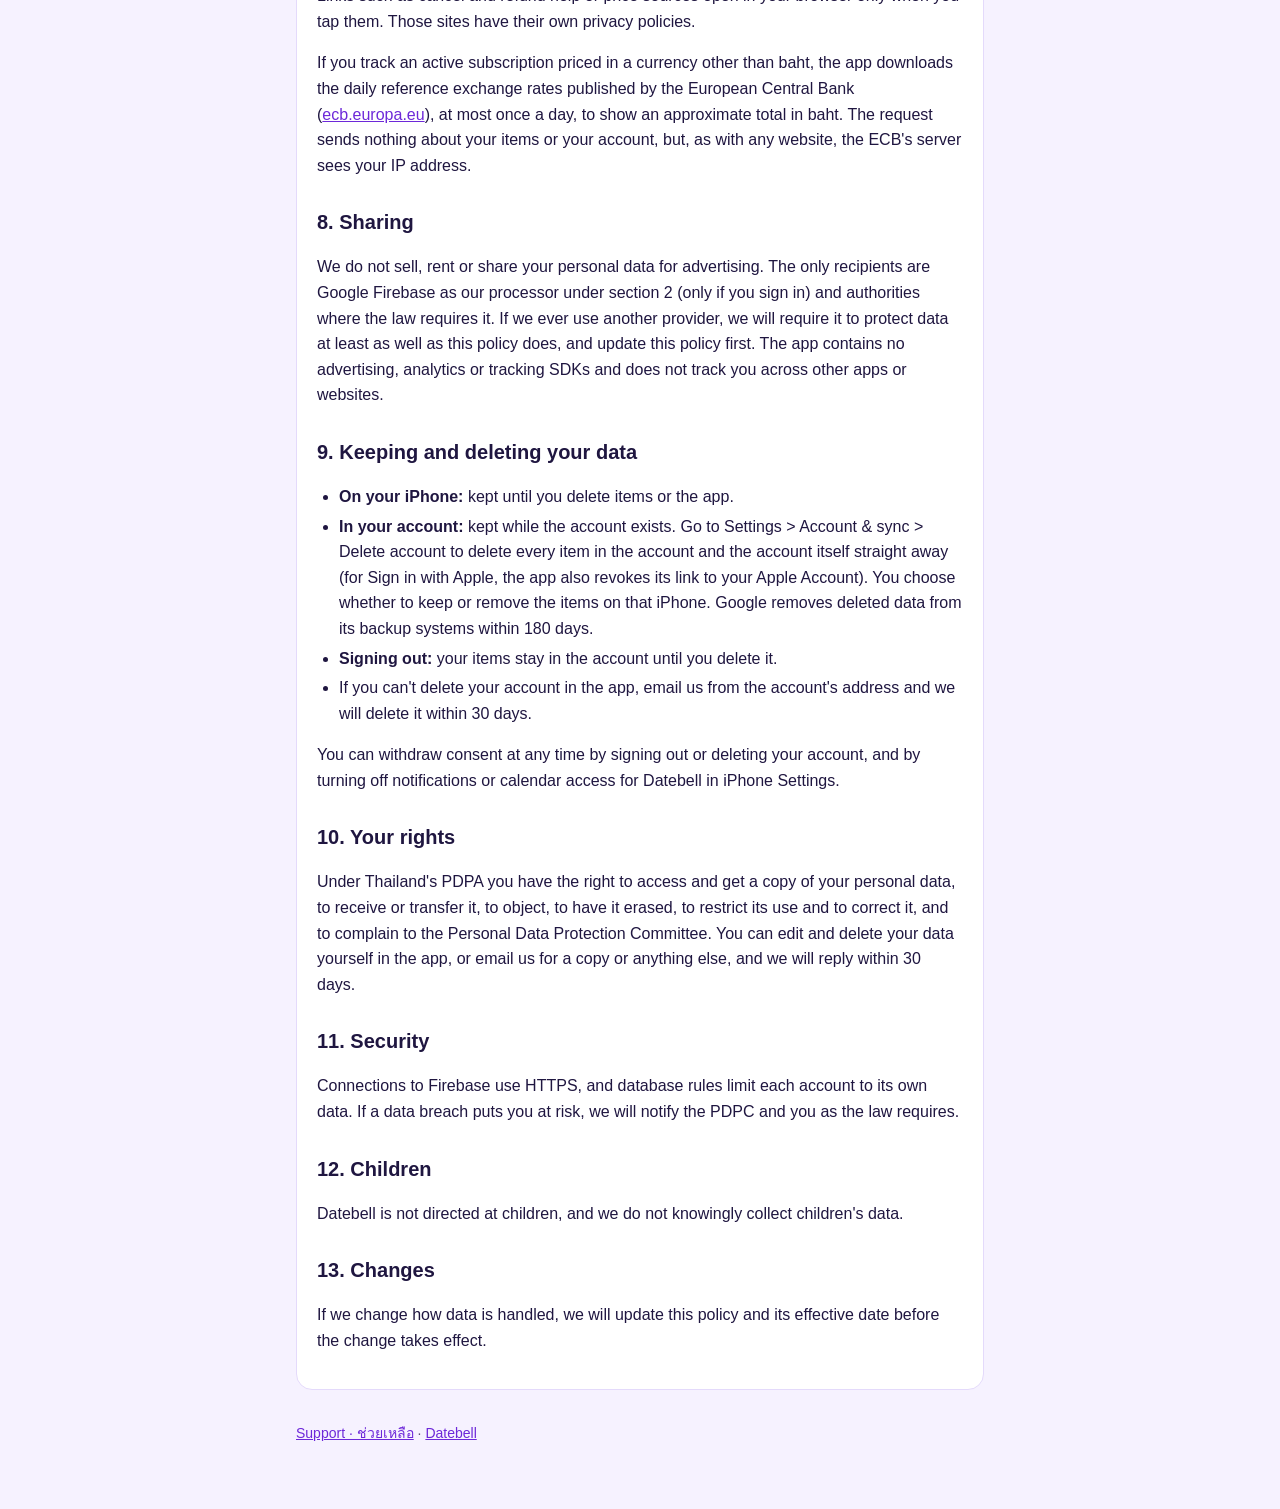
==== commit 2625029f: "Privacy and support: drop file backup, add screenshot import (1.2.3) The app no longer has Export ba" ====
--- a/privacy.html
+++ b/privacy.html
@@ -14,7 +14,7 @@
 
 <section class="lang-block" id="th" lang="th">
 <h1>นโยบายความเป็นส่วนตัว</h1>
-<p class="meta">มีผลตั้งแต่ 30 ตุลาคม 2569 · ใช้กับ Datebell เวอร์ชัน 1.0 บน iPhone</p>
+<p class="meta">มีผลตั้งแต่ 8 พฤศจิกายน 2569 · ใช้กับ Datebell เวอร์ชัน 1.2.3 ขึ้นไปบน iPhone</p>
 <p class="summary"><strong>สรุปสั้น ๆ:</strong> ถ้าคุณไม่ลงชื่อเข้าใช้ ข้อมูลทั้งหมดอยู่บน iPhone ของคุณเท่านั้น และเราไม่ได้รับข้อมูลใดเลย การลงชื่อเข้าใช้เป็นตัวเลือก และใช้เพื่อการซิงก์เท่านั้น เมื่อคุณลงชื่อเข้าใช้ อีเมลและรายการของคุณจะถูกเก็บไว้ในบัญชีของคุณบน Google Firebase แอปไม่มีโฆษณา ไม่มีเครื่องมือวิเคราะห์หรือติดตาม และเราไม่ขายข้อมูล</p>
 
 <h2>ผู้ควบคุมข้อมูล</h2>
@@ -50,8 +50,9 @@
 <h2>5. การซื้อ Pro</h2>
 <p>Pro ซื้อครั้งเดียวผ่าน App Store การชำระเงินดำเนินการโดย Apple ตาม <a href="https://www.apple.com/legal/privacy/th/">นโยบายความเป็นส่วนตัวของ Apple</a> แอปรับจาก Apple เพียงว่าบัญชี Apple ของคุณมีสิทธิ์ Pro หรือไม่ เราไม่เห็นข้อมูลการชำระเงินของคุณ และสิทธิ์ Pro ไม่ได้ผูกกับบัญชี Datebell Apple ให้รายงานยอดดาวน์โหลดและยอดขายแบบรวมแก่นักพัฒนา และหากคุณเปิด “แชร์กับนักพัฒนาแอป” ในการตั้งค่า iPhone Apple อาจส่งรายงานการขัดข้องและสถิติการใช้งานที่ไม่ระบุตัวตนให้เราด้วย</p>
 
-<h2>6. ไฟล์สำรองข้อมูล</h2>
-<p>เมื่อคุณแตะ “ส่งออกไฟล์สำรอง” แอปจะสร้างไฟล์ JSON และเปิดหน้าต่างแชร์ของ iPhone ให้คุณเลือกเองว่าจะเก็บไว้ที่ใด ไฟล์นี้ไม่ได้เข้ารหัส จึงควรเก็บไว้เป็นส่วนตัว การกู้คืนจะอ่านเฉพาะไฟล์ที่คุณเลือกเอง หาก iPhone ของคุณสำรองข้อมูลไปยัง iCloud ข้อมูลของแอปอาจรวมอยู่ในข้อมูลสำรองของเครื่องตามเงื่อนไขของ Apple</p>
+<h2>6. ภาพหน้าจอ รูปโปรไฟล์ และอีเมล</h2>
+<p>เมื่อใช้ “นำเข้าจากภาพหน้าจอ” คุณเลือกภาพเอง แอปอ่านตัวอักษรในภาพบน iPhone ด้วยระบบอ่านข้อความของ Apple และไม่อัปโหลดภาพ แอปบันทึกเฉพาะรายการที่คุณเลือกเพิ่ม เหมือนรายการที่พิมพ์เอง รูปโปรไฟล์ที่คุณเลือกเก็บไว้บน iPhone เครื่องนี้เท่านั้น</p>
+<p>“แจ้งปัญหา” และ “ขอฟีเจอร์ใหม่” จะเปิดอีเมลในแอปเมลของคุณ เราได้รับเฉพาะสิ่งที่คุณเลือกส่ง หาก iPhone ของคุณสำรองข้อมูลไปยัง iCloud ข้อมูลของแอปอาจรวมอยู่ในข้อมูลสำรองของเครื่องตามเงื่อนไขของ Apple</p>
 
 <h2>7. ลิงก์ภายนอกและอัตราแลกเปลี่ยน</h2>
 <p>ลิงก์ เช่น วิธียกเลิกหรือขอเงินคืน และแหล่งที่มาของราคา จะเปิดในเบราว์เซอร์เมื่อคุณแตะเท่านั้น เว็บไซต์เหล่านั้นมีนโยบายความเป็นส่วนตัวของตนเอง</p>
@@ -70,7 +71,7 @@
 <p>คุณถอนความยินยอมได้ทุกเมื่อ โดยออกจากระบบหรือลบบัญชี และปิดสิทธิ์การแจ้งเตือนหรือปฏิทินในการตั้งค่าของ iPhone</p>
 
 <h2>10. สิทธิของคุณ</h2>
-<p>ตามพระราชบัญญัติคุ้มครองข้อมูลส่วนบุคคล พ.ศ. 2562 คุณมีสิทธิขอเข้าถึงและขอสำเนา ขอรับหรือให้โอนข้อมูล คัดค้าน ขอลบ ขอระงับการใช้ และขอแก้ไขข้อมูลส่วนบุคคล และร้องเรียนต่อสำนักงานคณะกรรมการคุ้มครองข้อมูลส่วนบุคคล คุณแก้ไข ส่งออก และลบข้อมูลได้เองในแอป หรืออีเมลถึงเรา และเราจะตอบภายใน 30 วัน</p>
+<p>ตามพระราชบัญญัติคุ้มครองข้อมูลส่วนบุคคล พ.ศ. 2562 คุณมีสิทธิขอเข้าถึงและขอสำเนา ขอรับหรือให้โอนข้อมูล คัดค้าน ขอลบ ขอระงับการใช้ และขอแก้ไขข้อมูลส่วนบุคคล และร้องเรียนต่อสำนักงานคณะกรรมการคุ้มครองข้อมูลส่วนบุคคล คุณแก้ไขและลบข้อมูลได้เองในแอป หรืออีเมลถึงเราเพื่อขอสำเนาหรือเรื่องอื่น และเราจะตอบภายใน 30 วัน</p>
 
 <h2>11. ความปลอดภัย</h2>
 <p>การเชื่อมต่อกับ Firebase เข้ารหัสด้วย HTTPS และกฎของฐานข้อมูลจำกัดให้แต่ละบัญชีเข้าถึงได้เฉพาะข้อมูลของตนเอง หากเกิดเหตุละเมิดข้อมูลที่มีความเสี่ยงต่อคุณ เราจะแจ้งสำนักงานฯ และแจ้งคุณตามที่กฎหมายกำหนด</p>
@@ -84,7 +85,7 @@
 
 <section class="lang-block" id="en" lang="en">
 <h1>Privacy Policy</h1>
-<p class="meta">Effective 30 October 2026 · Applies to Datebell version 1.0 for iPhone</p>
+<p class="meta">Effective 8 November 2026 · Applies to Datebell version 1.2.3 and later for iPhone</p>
 <p class="summary"><strong>In short:</strong> if you don't sign in, everything stays on your iPhone and we receive nothing. Signing in is optional and is used only for sync. When you sign in, your email and your items are stored in your account on Google Firebase. There are no ads, no analytics and no tracking, and we never sell data.</p>
 
 <h2>Who is responsible</h2>
@@ -120,8 +121,9 @@
 <h2>5. Buying Pro</h2>
 <p>Pro is a one-time App Store purchase. Apple handles payment under the <a href="https://www.apple.com/legal/privacy/">Apple Privacy Policy</a>. The app only learns from Apple whether your Apple Account owns Pro; we never see your payment details, and Pro is not tied to your Datebell account. Apple gives developers aggregated download and sales reports, and if you turn on “Share with App Developers” in iPhone Settings, Apple may also share crash reports and usage statistics that do not identify you.</p>
 
-<h2>6. Backup files</h2>
-<p>When you tap Export backup, the app creates a JSON file and opens the iPhone share sheet, so you choose where it goes. The file is not encrypted, so keep it private. Restore from backup reads only the file you pick. If your iPhone backs up to iCloud, the app's data may be included in that device backup under Apple's terms.</p>
+<h2>6. Screenshots, profile photo and email</h2>
+<p>When you use Import from screenshot, you pick the pictures yourself. The app reads the words in them on your iPhone with Apple's text recognition and never uploads the pictures. Only the items you choose to add are saved, the same as items you type. A profile photo you choose stays on this iPhone.</p>
+<p>Report a problem and Suggest a feature open an email in your Mail app; we receive only what you choose to send. If your iPhone backs up to iCloud, the app's data may be included in that device backup under Apple's terms.</p>
 
 <h2>7. Links to other sites and exchange rates</h2>
 <p>Links such as cancel and refund help or price sources open in your browser only when you tap them. Those sites have their own privacy policies.</p>
@@ -140,7 +142,7 @@
 <p>You can withdraw consent at any time by signing out or deleting your account, and by turning off notifications or calendar access for Datebell in iPhone Settings.</p>
 
 <h2>10. Your rights</h2>
-<p>Under Thailand's PDPA you have the right to access and get a copy of your personal data, to receive or transfer it, to object, to have it erased, to restrict its use and to correct it, and to complain to the Personal Data Protection Committee. You can edit, export and delete your data yourself in the app, or email us and we will reply within 30 days.</p>
+<p>Under Thailand's PDPA you have the right to access and get a copy of your personal data, to receive or transfer it, to object, to have it erased, to restrict its use and to correct it, and to complain to the Personal Data Protection Committee. You can edit and delete your data yourself in the app, or email us for a copy or anything else, and we will reply within 30 days.</p>
 
 <h2>11. Security</h2>
 <p>Connections to Firebase use HTTPS, and database rules limit each account to its own data. If a data breach puts you at risk, we will notify the PDPC and you as the law requires.</p>
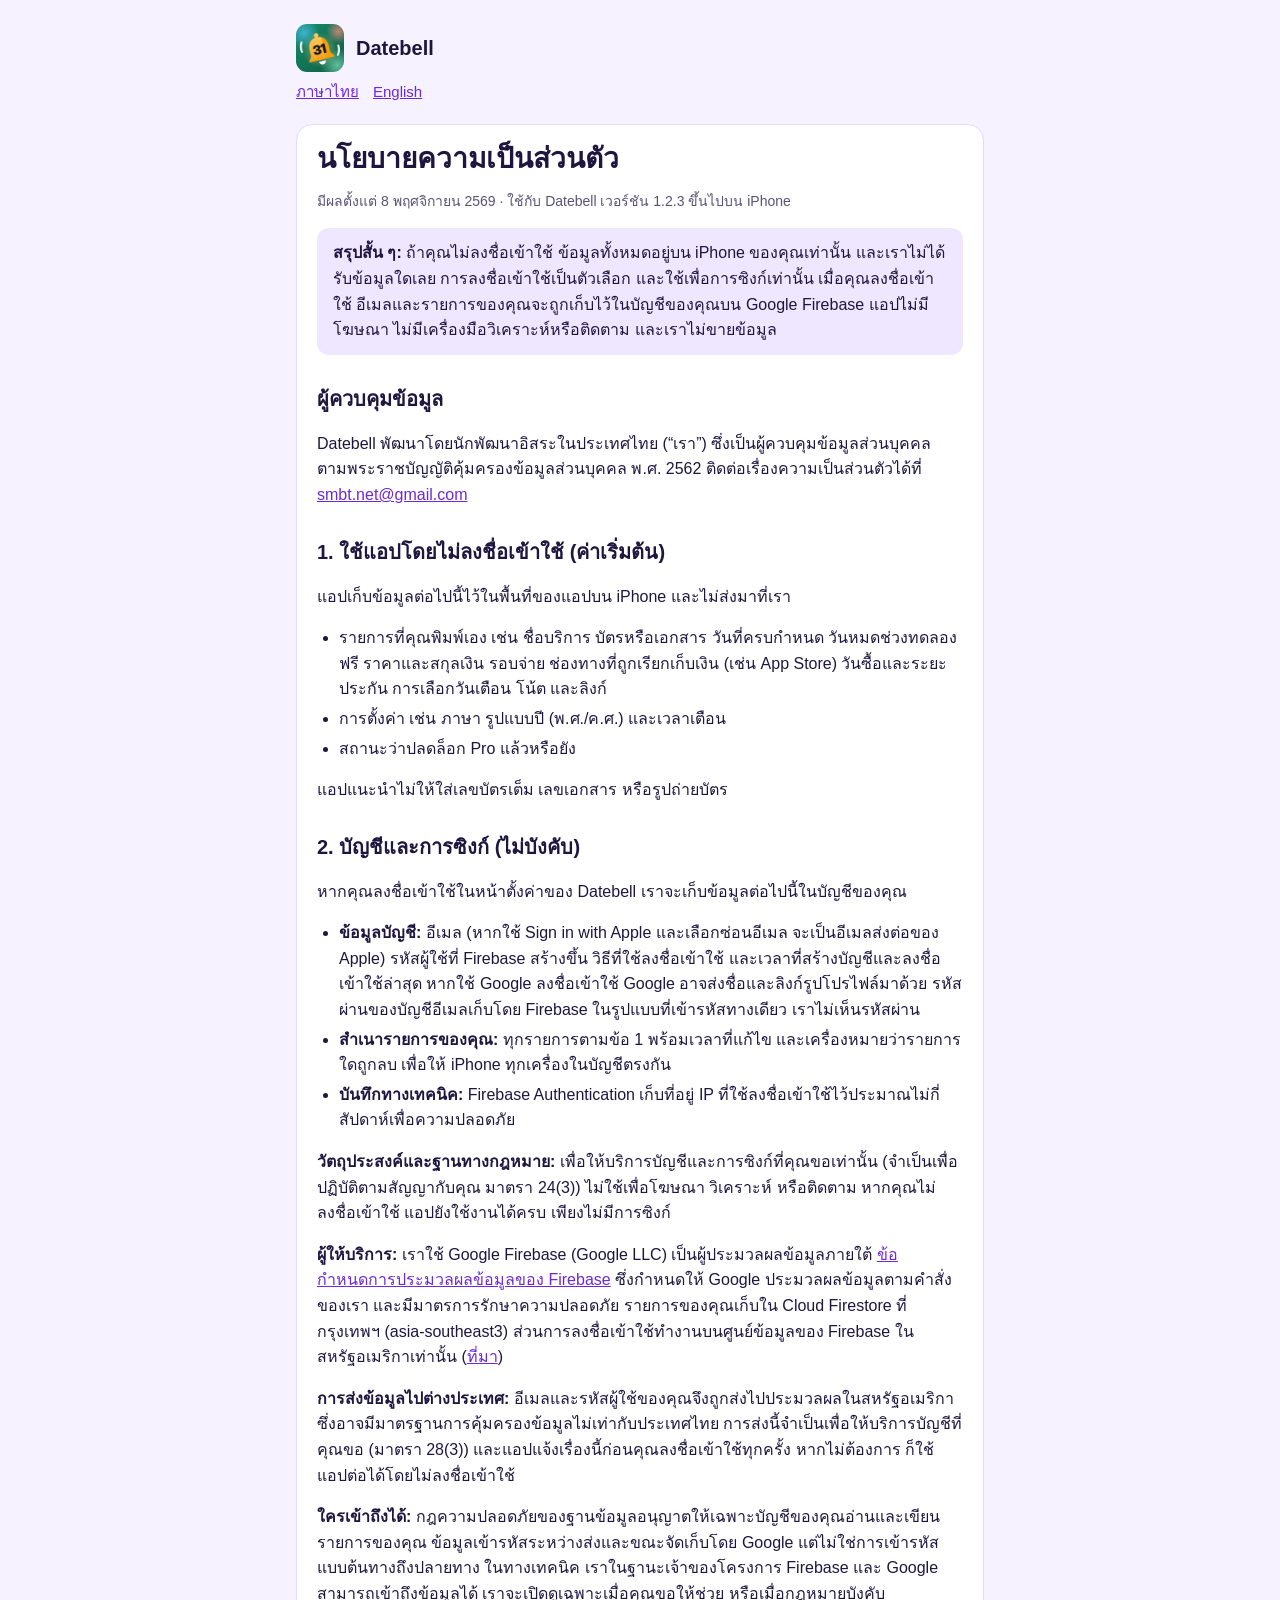
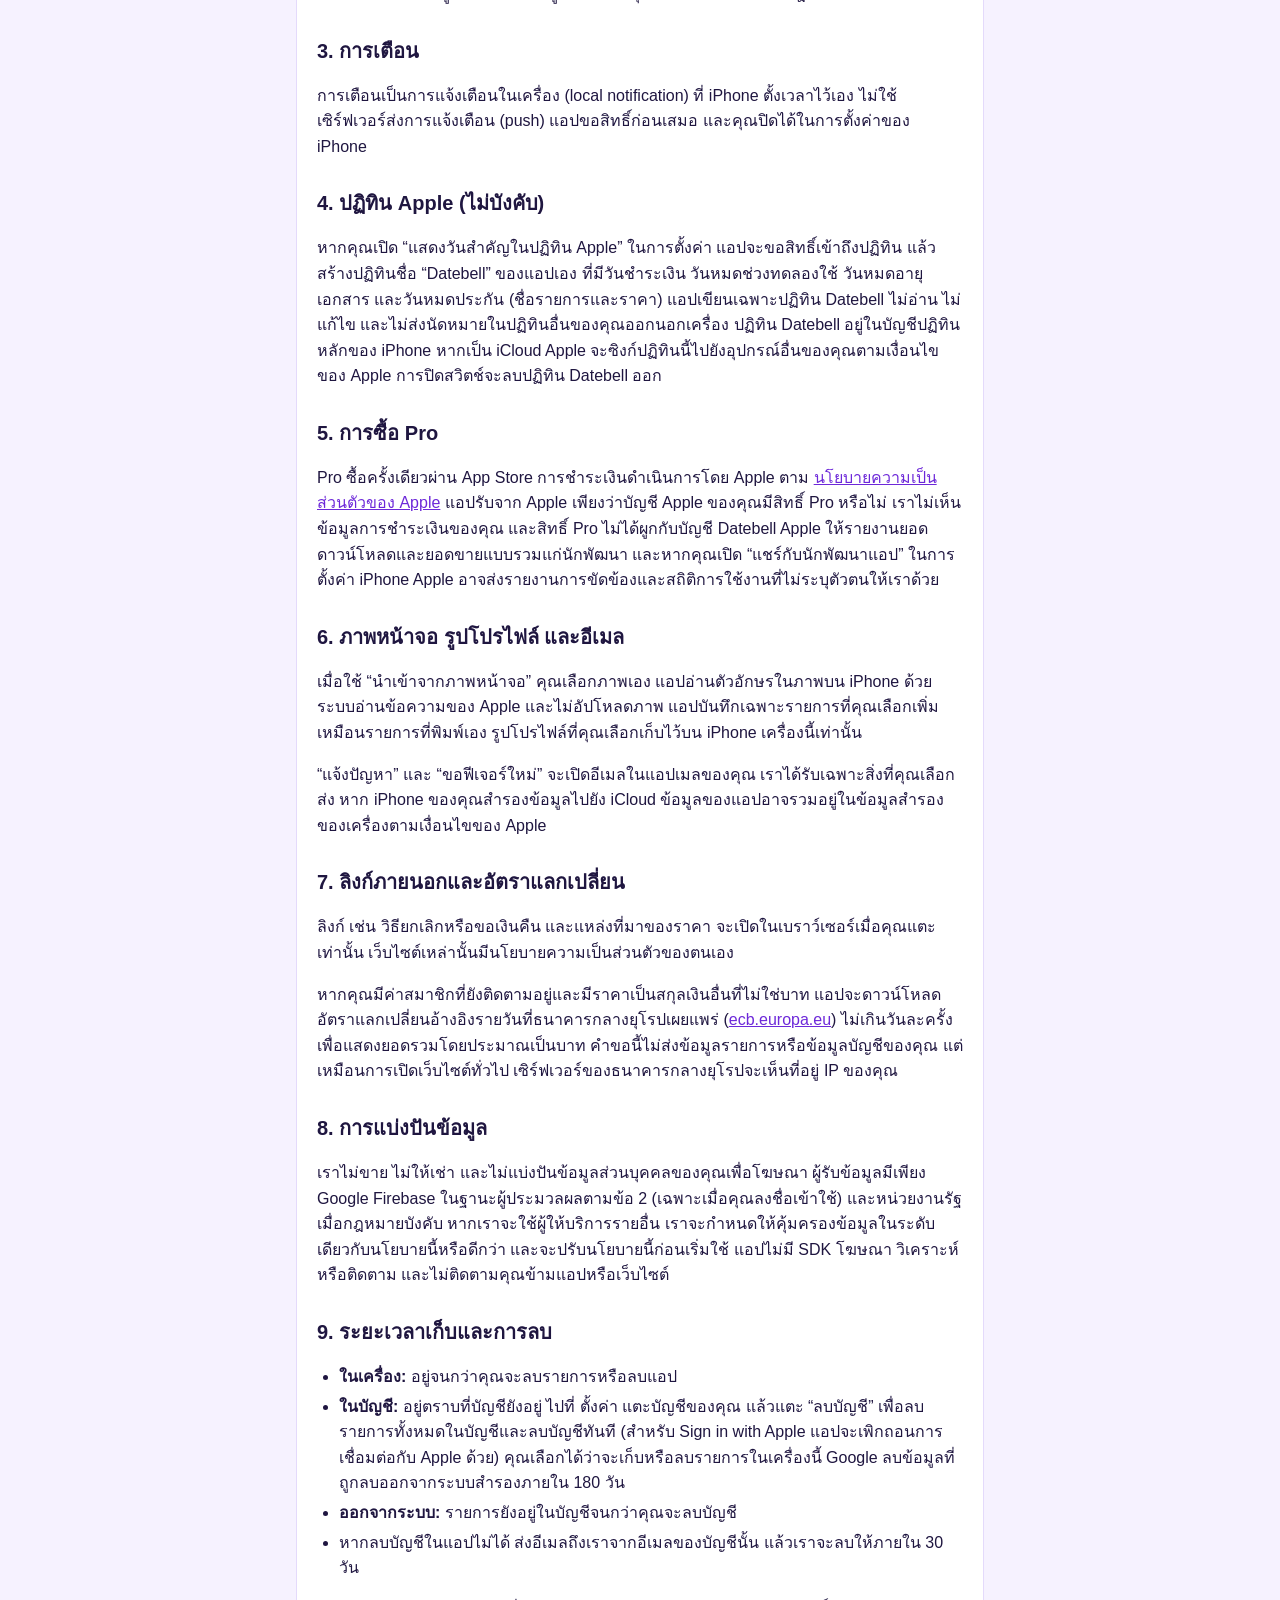
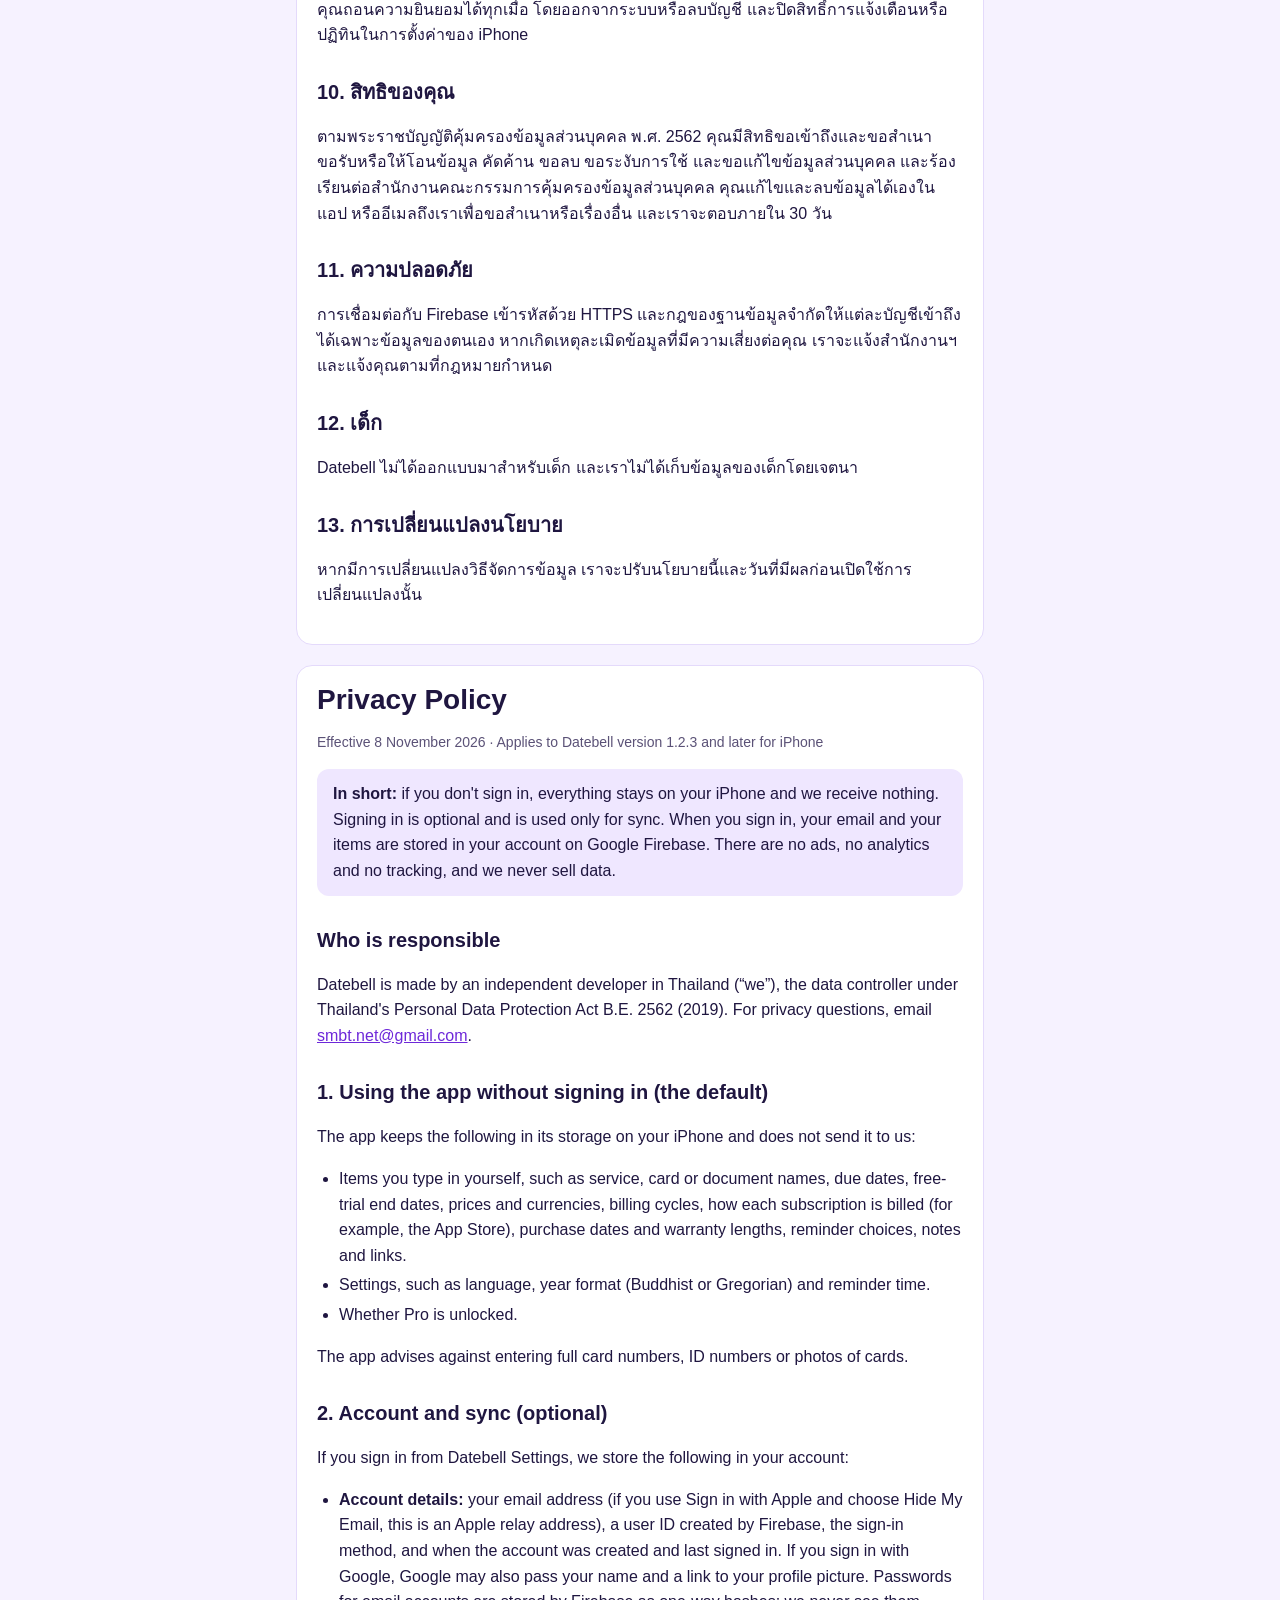
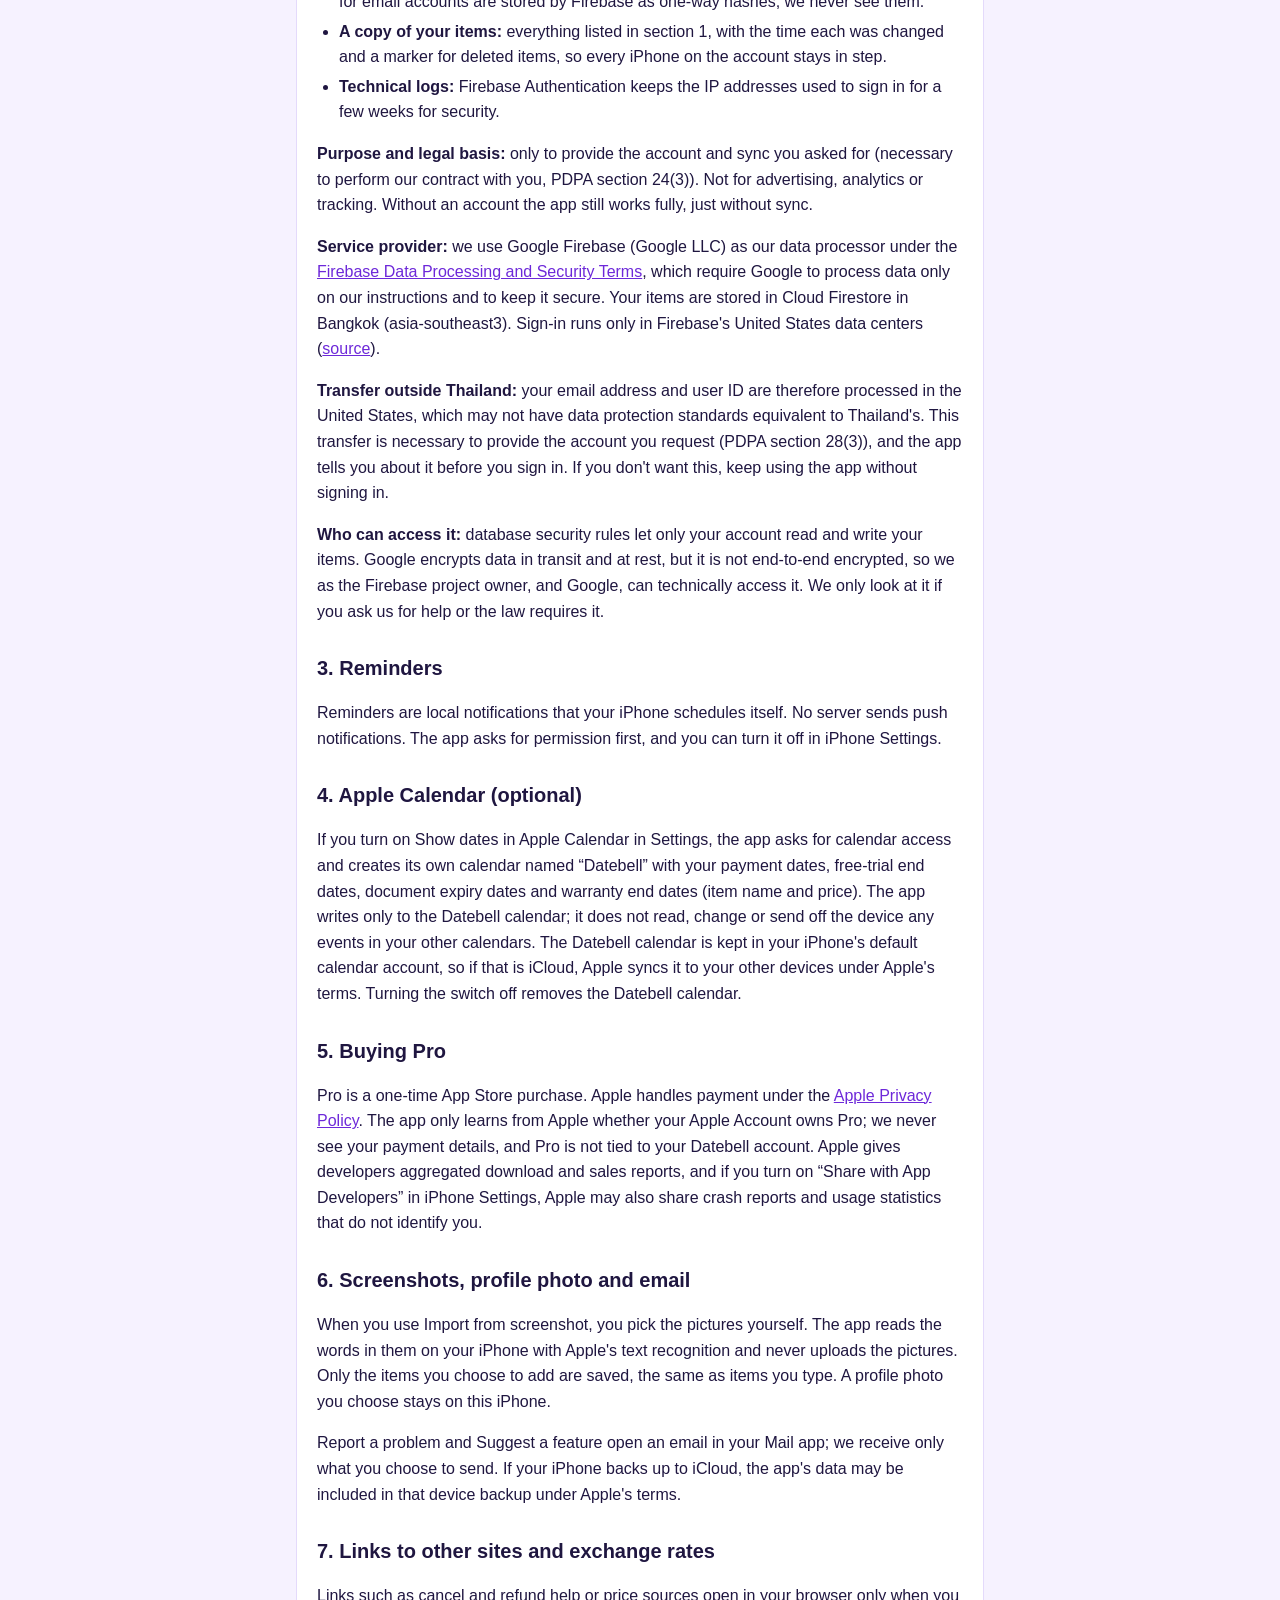
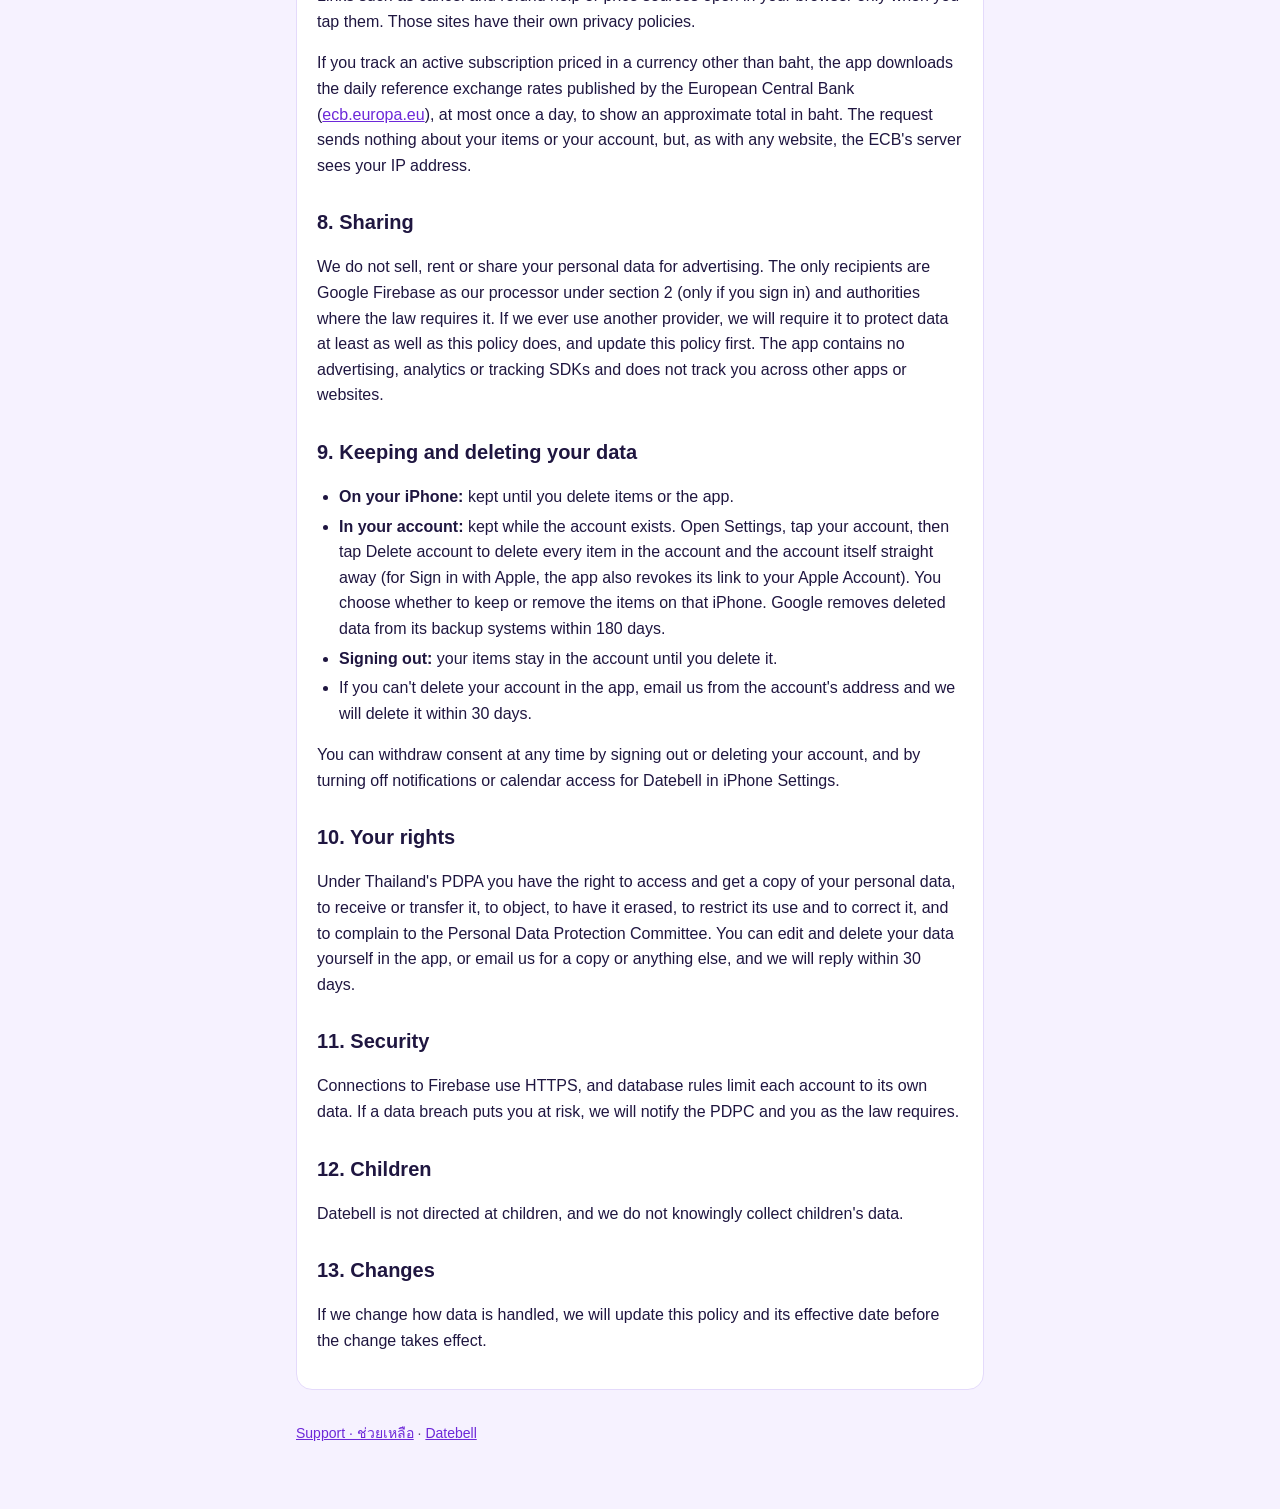
==== commit 117b55c7: "Website: build-91 screens in the phone demo, current Settings paths Phone demo and share image now u" ====
--- a/privacy.html
+++ b/privacy.html
@@ -30,7 +30,7 @@
 <p>แอปแนะนำไม่ให้ใส่เลขบัตรเต็ม เลขเอกสาร หรือรูปถ่ายบัตร</p>
 
 <h2>2. บัญชีและการซิงก์ (ไม่บังคับ)</h2>
-<p>หากคุณลงชื่อเข้าใช้ในตั้งค่า &gt; บัญชีและซิงก์ เราจะเก็บข้อมูลต่อไปนี้ในบัญชีของคุณ</p>
+<p>หากคุณลงชื่อเข้าใช้ในหน้าตั้งค่าของ Datebell เราจะเก็บข้อมูลต่อไปนี้ในบัญชีของคุณ</p>
 <ul>
 <li><strong>ข้อมูลบัญชี:</strong> อีเมล (หากใช้ Sign in with Apple และเลือกซ่อนอีเมล จะเป็นอีเมลส่งต่อของ Apple) รหัสผู้ใช้ที่ Firebase สร้างขึ้น วิธีที่ใช้ลงชื่อเข้าใช้ และเวลาที่สร้างบัญชีและลงชื่อเข้าใช้ล่าสุด หากใช้ Google ลงชื่อเข้าใช้ Google อาจส่งชื่อและลิงก์รูปโปรไฟล์มาด้วย รหัสผ่านของบัญชีอีเมลเก็บโดย Firebase ในรูปแบบที่เข้ารหัสทางเดียว เราไม่เห็นรหัสผ่าน</li>
 <li><strong>สำเนารายการของคุณ:</strong> ทุกรายการตามข้อ 1 พร้อมเวลาที่แก้ไข และเครื่องหมายว่ารายการใดถูกลบ เพื่อให้ iPhone ทุกเครื่องในบัญชีตรงกัน</li>
@@ -64,7 +64,7 @@
 <h2>9. ระยะเวลาเก็บและการลบ</h2>
 <ul>
 <li><strong>ในเครื่อง:</strong> อยู่จนกว่าคุณจะลบรายการหรือลบแอป</li>
-<li><strong>ในบัญชี:</strong> อยู่ตราบที่บัญชียังอยู่ ไปที่ ตั้งค่า &gt; บัญชีและซิงก์ &gt; ลบบัญชี เพื่อลบรายการทั้งหมดในบัญชีและลบบัญชีทันที (สำหรับ Sign in with Apple แอปจะเพิกถอนการเชื่อมต่อกับ Apple ด้วย) คุณเลือกได้ว่าจะเก็บหรือลบรายการในเครื่องนี้ Google ลบข้อมูลที่ถูกลบออกจากระบบสำรองภายใน 180 วัน</li>
+<li><strong>ในบัญชี:</strong> อยู่ตราบที่บัญชียังอยู่ ไปที่ ตั้งค่า แตะบัญชีของคุณ แล้วแตะ “ลบบัญชี” เพื่อลบรายการทั้งหมดในบัญชีและลบบัญชีทันที (สำหรับ Sign in with Apple แอปจะเพิกถอนการเชื่อมต่อกับ Apple ด้วย) คุณเลือกได้ว่าจะเก็บหรือลบรายการในเครื่องนี้ Google ลบข้อมูลที่ถูกลบออกจากระบบสำรองภายใน 180 วัน</li>
 <li><strong>ออกจากระบบ:</strong> รายการยังอยู่ในบัญชีจนกว่าคุณจะลบบัญชี</li>
 <li>หากลบบัญชีในแอปไม่ได้ ส่งอีเมลถึงเราจากอีเมลของบัญชีนั้น แล้วเราจะลบให้ภายใน 30 วัน</li>
 </ul>
@@ -101,7 +101,7 @@
 <p>The app advises against entering full card numbers, ID numbers or photos of cards.</p>
 
 <h2>2. Account and sync (optional)</h2>
-<p>If you sign in under Settings &gt; Account &amp; sync, we store the following in your account:</p>
+<p>If you sign in from Datebell Settings, we store the following in your account:</p>
 <ul>
 <li><strong>Account details:</strong> your email address (if you use Sign in with Apple and choose Hide My Email, this is an Apple relay address), a user ID created by Firebase, the sign-in method, and when the account was created and last signed in. If you sign in with Google, Google may also pass your name and a link to your profile picture. Passwords for email accounts are stored by Firebase as one-way hashes; we never see them.</li>
 <li><strong>A copy of your items:</strong> everything listed in section 1, with the time each was changed and a marker for deleted items, so every iPhone on the account stays in step.</li>
@@ -135,7 +135,7 @@
 <h2>9. Keeping and deleting your data</h2>
 <ul>
 <li><strong>On your iPhone:</strong> kept until you delete items or the app.</li>
-<li><strong>In your account:</strong> kept while the account exists. Go to Settings &gt; Account &amp; sync &gt; Delete account to delete every item in the account and the account itself straight away (for Sign in with Apple, the app also revokes its link to your Apple Account). You choose whether to keep or remove the items on that iPhone. Google removes deleted data from its backup systems within 180 days.</li>
+<li><strong>In your account:</strong> kept while the account exists. Open Settings, tap your account, then tap Delete account to delete every item in the account and the account itself straight away (for Sign in with Apple, the app also revokes its link to your Apple Account). You choose whether to keep or remove the items on that iPhone. Google removes deleted data from its backup systems within 180 days.</li>
 <li><strong>Signing out:</strong> your items stay in the account until you delete it.</li>
 <li>If you can't delete your account in the app, email us from the account's address and we will delete it within 30 days.</li>
 </ul>
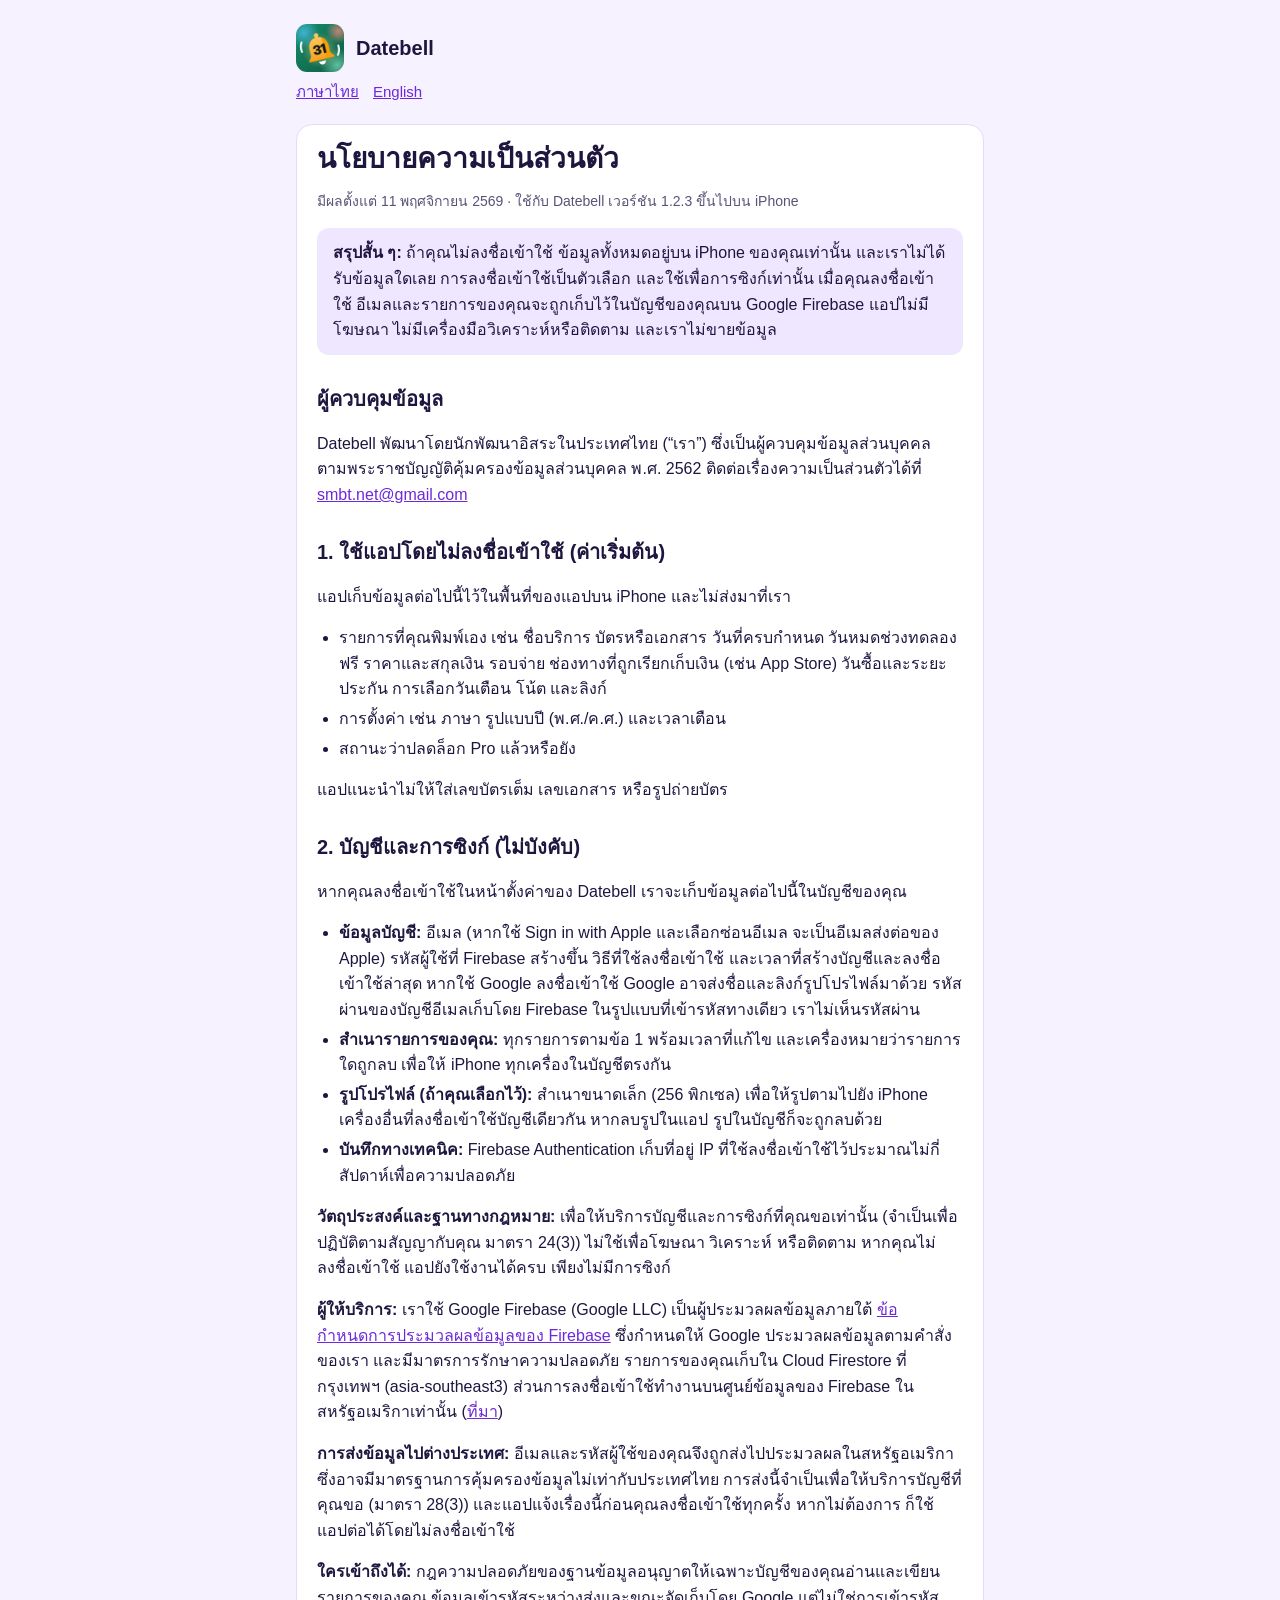
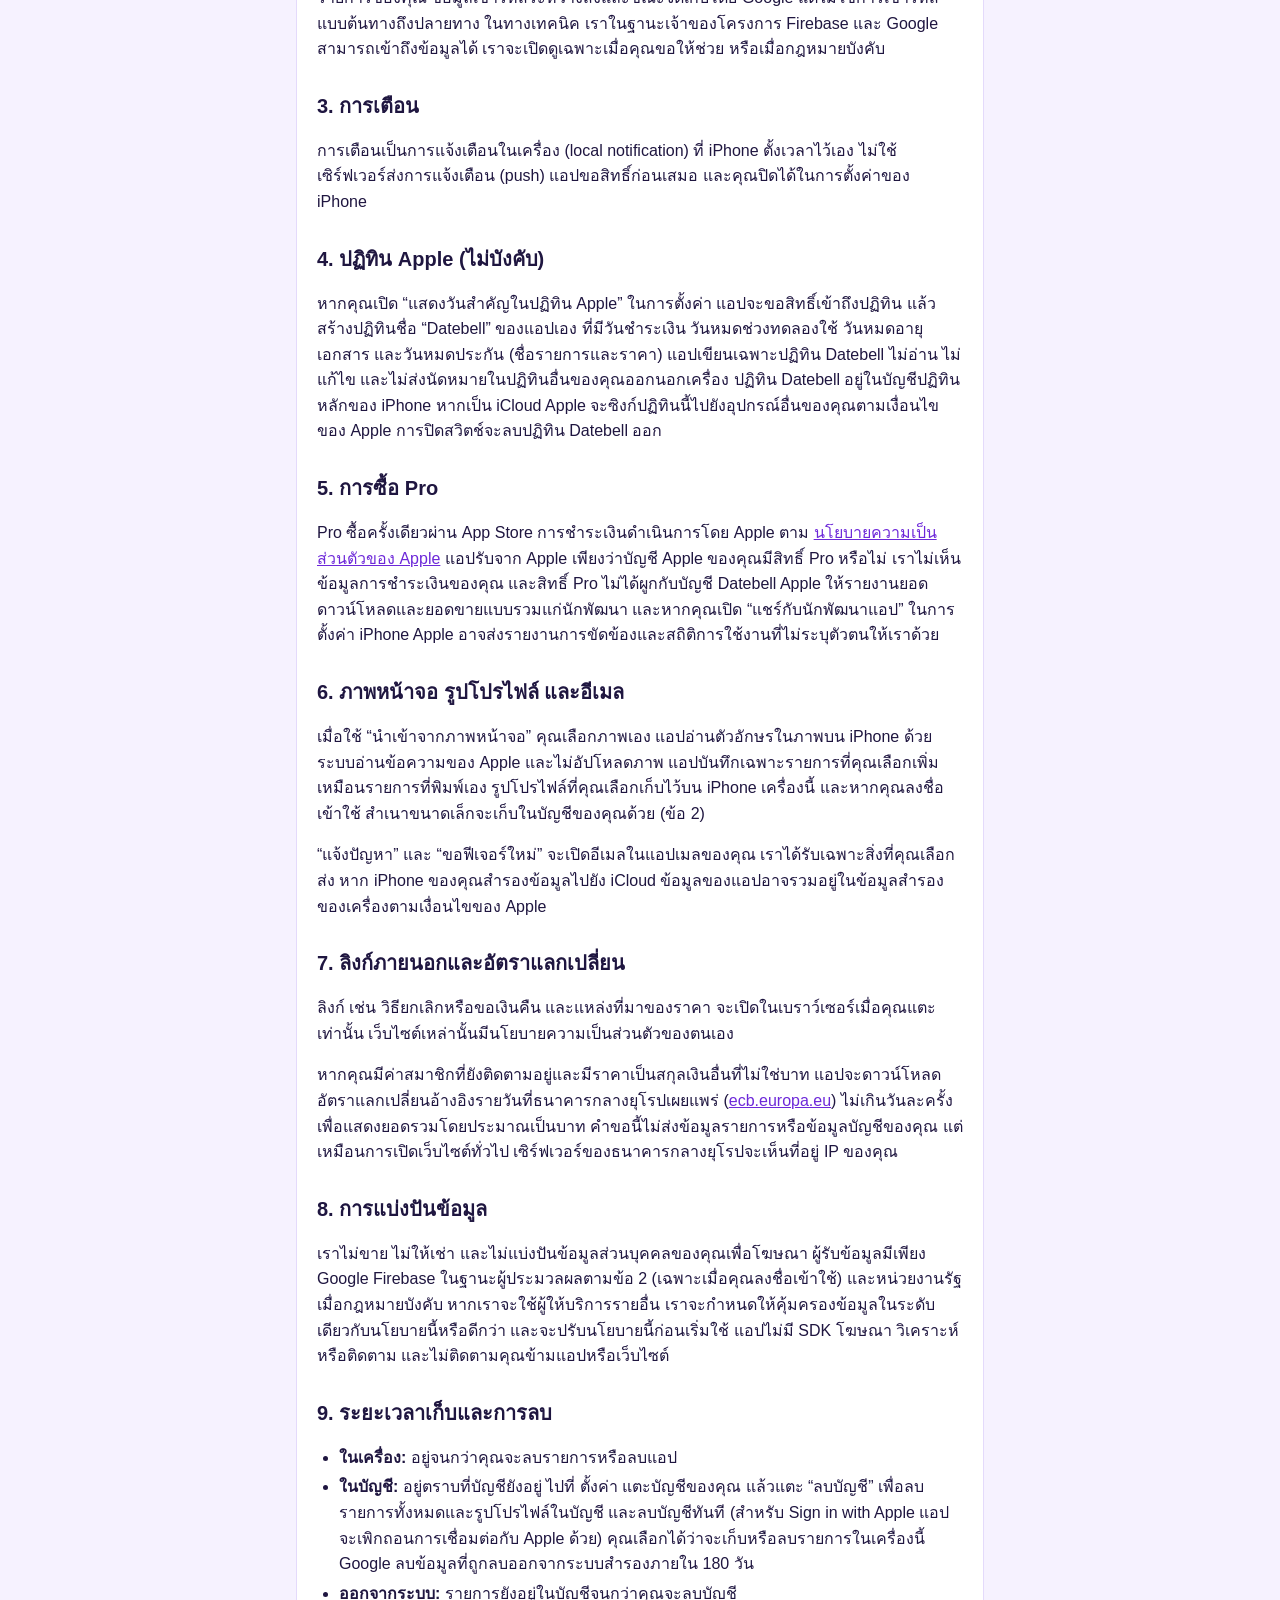
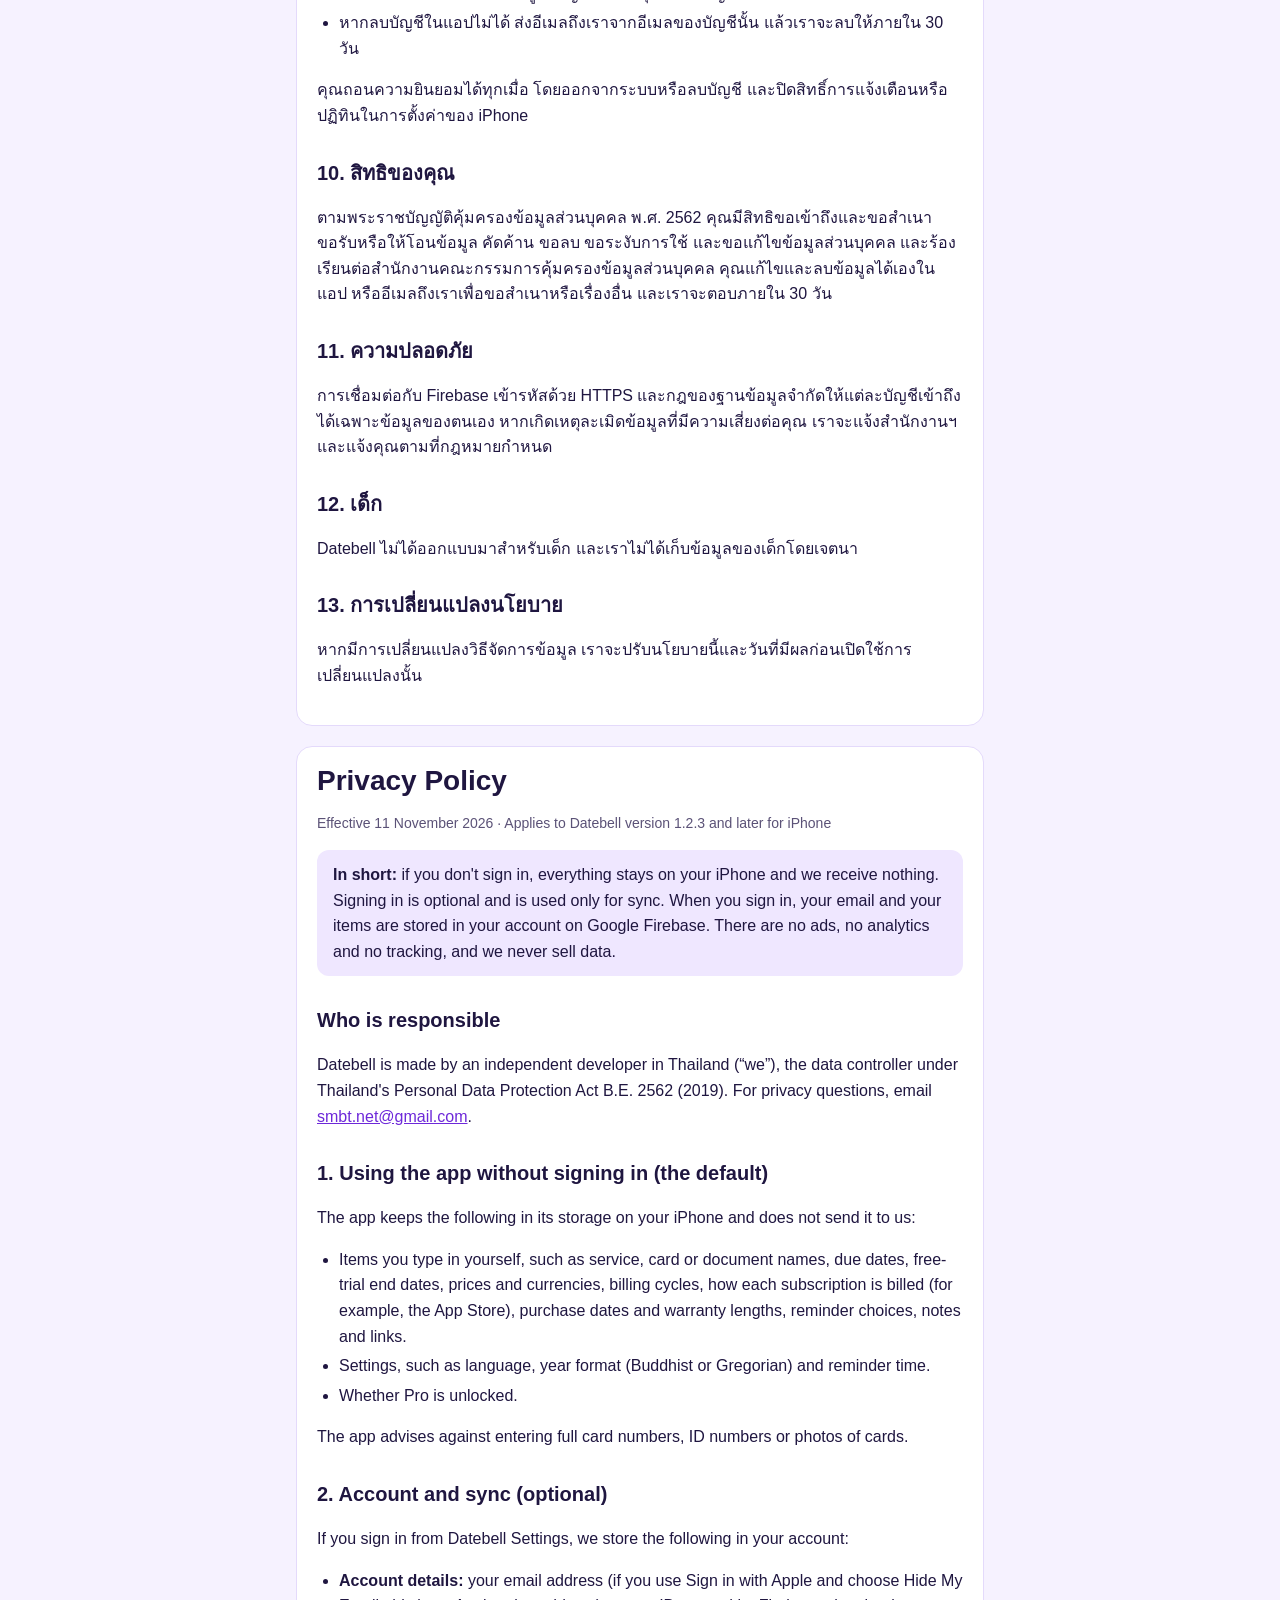
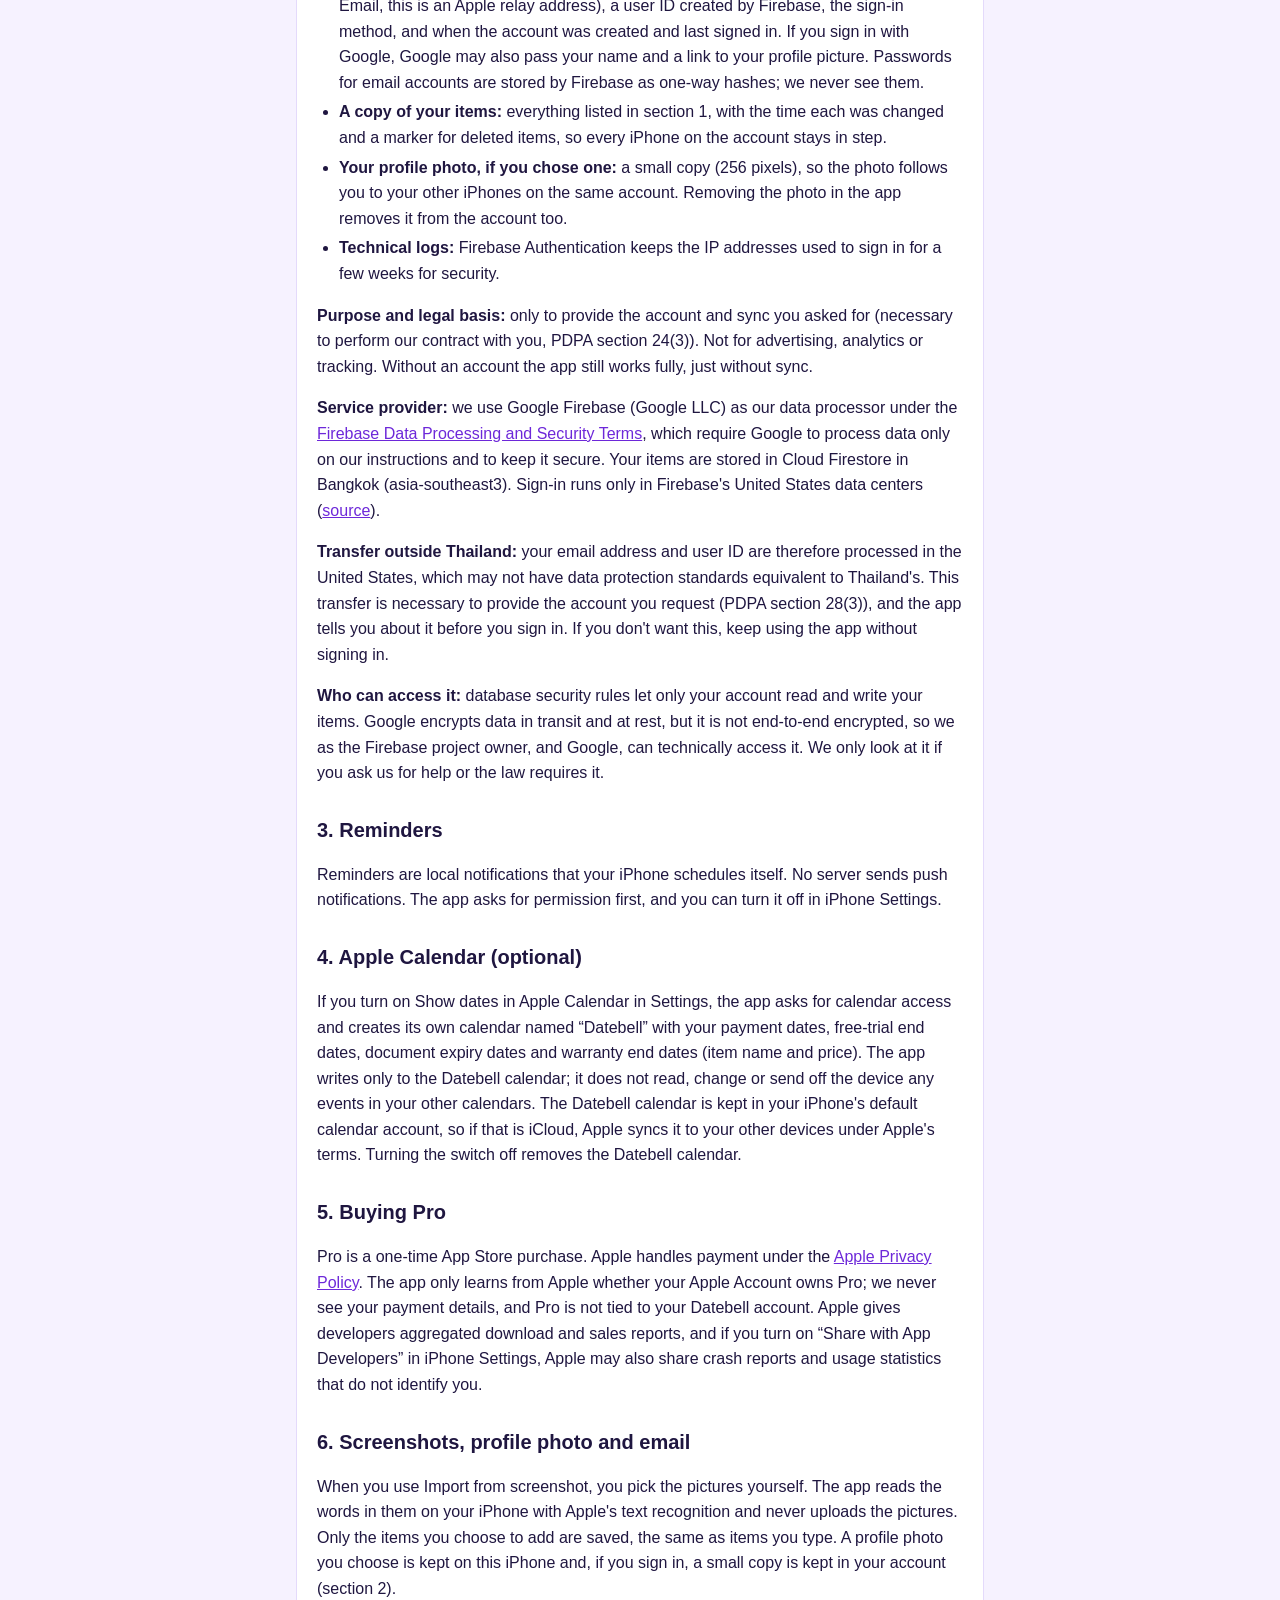
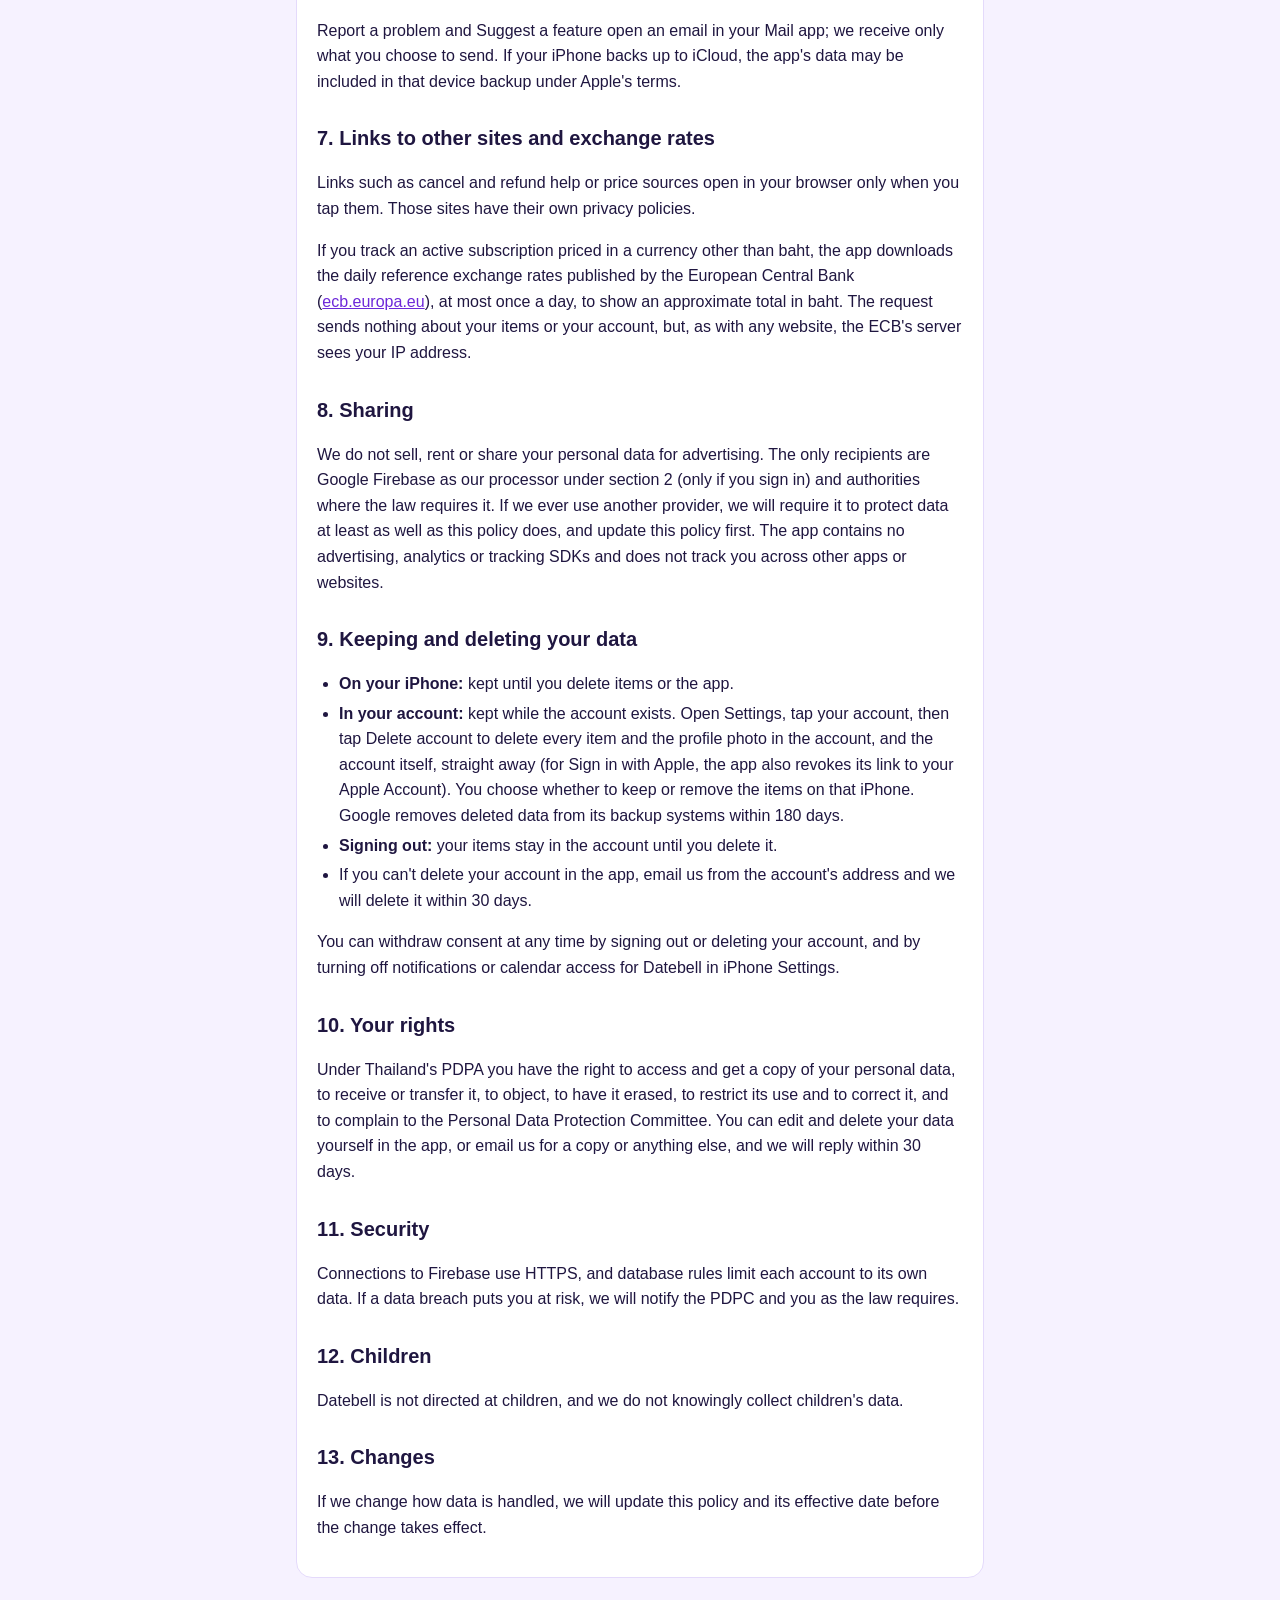
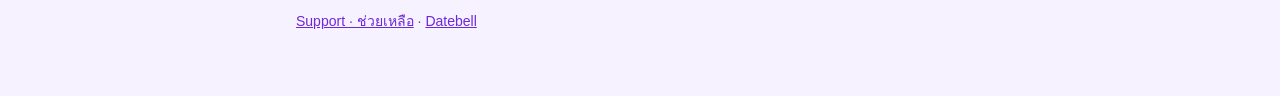
==== commit 87115d26: "Privacy: profile photo sync for signed-in users A small (256 px) copy of the chosen profile photo is" ====
--- a/privacy.html
+++ b/privacy.html
@@ -14,7 +14,7 @@
 
 <section class="lang-block" id="th" lang="th">
 <h1>นโยบายความเป็นส่วนตัว</h1>
-<p class="meta">มีผลตั้งแต่ 8 พฤศจิกายน 2569 · ใช้กับ Datebell เวอร์ชัน 1.2.3 ขึ้นไปบน iPhone</p>
+<p class="meta">มีผลตั้งแต่ 11 พฤศจิกายน 2569 · ใช้กับ Datebell เวอร์ชัน 1.2.3 ขึ้นไปบน iPhone</p>
 <p class="summary"><strong>สรุปสั้น ๆ:</strong> ถ้าคุณไม่ลงชื่อเข้าใช้ ข้อมูลทั้งหมดอยู่บน iPhone ของคุณเท่านั้น และเราไม่ได้รับข้อมูลใดเลย การลงชื่อเข้าใช้เป็นตัวเลือก และใช้เพื่อการซิงก์เท่านั้น เมื่อคุณลงชื่อเข้าใช้ อีเมลและรายการของคุณจะถูกเก็บไว้ในบัญชีของคุณบน Google Firebase แอปไม่มีโฆษณา ไม่มีเครื่องมือวิเคราะห์หรือติดตาม และเราไม่ขายข้อมูล</p>
 
 <h2>ผู้ควบคุมข้อมูล</h2>
@@ -34,6 +34,7 @@
 <ul>
 <li><strong>ข้อมูลบัญชี:</strong> อีเมล (หากใช้ Sign in with Apple และเลือกซ่อนอีเมล จะเป็นอีเมลส่งต่อของ Apple) รหัสผู้ใช้ที่ Firebase สร้างขึ้น วิธีที่ใช้ลงชื่อเข้าใช้ และเวลาที่สร้างบัญชีและลงชื่อเข้าใช้ล่าสุด หากใช้ Google ลงชื่อเข้าใช้ Google อาจส่งชื่อและลิงก์รูปโปรไฟล์มาด้วย รหัสผ่านของบัญชีอีเมลเก็บโดย Firebase ในรูปแบบที่เข้ารหัสทางเดียว เราไม่เห็นรหัสผ่าน</li>
 <li><strong>สำเนารายการของคุณ:</strong> ทุกรายการตามข้อ 1 พร้อมเวลาที่แก้ไข และเครื่องหมายว่ารายการใดถูกลบ เพื่อให้ iPhone ทุกเครื่องในบัญชีตรงกัน</li>
+<li><strong>รูปโปรไฟล์ (ถ้าคุณเลือกไว้):</strong> สำเนาขนาดเล็ก (256 พิกเซล) เพื่อให้รูปตามไปยัง iPhone เครื่องอื่นที่ลงชื่อเข้าใช้บัญชีเดียวกัน หากลบรูปในแอป รูปในบัญชีก็จะถูกลบด้วย</li>
 <li><strong>บันทึกทางเทคนิค:</strong> Firebase Authentication เก็บที่อยู่ IP ที่ใช้ลงชื่อเข้าใช้ไว้ประมาณไม่กี่สัปดาห์เพื่อความปลอดภัย</li>
 </ul>
 <p><strong>วัตถุประสงค์และฐานทางกฎหมาย:</strong> เพื่อให้บริการบัญชีและการซิงก์ที่คุณขอเท่านั้น (จำเป็นเพื่อปฏิบัติตามสัญญากับคุณ มาตรา 24(3)) ไม่ใช้เพื่อโฆษณา วิเคราะห์ หรือติดตาม หากคุณไม่ลงชื่อเข้าใช้ แอปยังใช้งานได้ครบ เพียงไม่มีการซิงก์</p>
@@ -51,7 +52,7 @@
 <p>Pro ซื้อครั้งเดียวผ่าน App Store การชำระเงินดำเนินการโดย Apple ตาม <a href="https://www.apple.com/legal/privacy/th/">นโยบายความเป็นส่วนตัวของ Apple</a> แอปรับจาก Apple เพียงว่าบัญชี Apple ของคุณมีสิทธิ์ Pro หรือไม่ เราไม่เห็นข้อมูลการชำระเงินของคุณ และสิทธิ์ Pro ไม่ได้ผูกกับบัญชี Datebell Apple ให้รายงานยอดดาวน์โหลดและยอดขายแบบรวมแก่นักพัฒนา และหากคุณเปิด “แชร์กับนักพัฒนาแอป” ในการตั้งค่า iPhone Apple อาจส่งรายงานการขัดข้องและสถิติการใช้งานที่ไม่ระบุตัวตนให้เราด้วย</p>
 
 <h2>6. ภาพหน้าจอ รูปโปรไฟล์ และอีเมล</h2>
-<p>เมื่อใช้ “นำเข้าจากภาพหน้าจอ” คุณเลือกภาพเอง แอปอ่านตัวอักษรในภาพบน iPhone ด้วยระบบอ่านข้อความของ Apple และไม่อัปโหลดภาพ แอปบันทึกเฉพาะรายการที่คุณเลือกเพิ่ม เหมือนรายการที่พิมพ์เอง รูปโปรไฟล์ที่คุณเลือกเก็บไว้บน iPhone เครื่องนี้เท่านั้น</p>
+<p>เมื่อใช้ “นำเข้าจากภาพหน้าจอ” คุณเลือกภาพเอง แอปอ่านตัวอักษรในภาพบน iPhone ด้วยระบบอ่านข้อความของ Apple และไม่อัปโหลดภาพ แอปบันทึกเฉพาะรายการที่คุณเลือกเพิ่ม เหมือนรายการที่พิมพ์เอง รูปโปรไฟล์ที่คุณเลือกเก็บไว้บน iPhone เครื่องนี้ และหากคุณลงชื่อเข้าใช้ สำเนาขนาดเล็กจะเก็บในบัญชีของคุณด้วย (ข้อ 2)</p>
 <p>“แจ้งปัญหา” และ “ขอฟีเจอร์ใหม่” จะเปิดอีเมลในแอปเมลของคุณ เราได้รับเฉพาะสิ่งที่คุณเลือกส่ง หาก iPhone ของคุณสำรองข้อมูลไปยัง iCloud ข้อมูลของแอปอาจรวมอยู่ในข้อมูลสำรองของเครื่องตามเงื่อนไขของ Apple</p>
 
 <h2>7. ลิงก์ภายนอกและอัตราแลกเปลี่ยน</h2>
@@ -64,7 +65,7 @@
 <h2>9. ระยะเวลาเก็บและการลบ</h2>
 <ul>
 <li><strong>ในเครื่อง:</strong> อยู่จนกว่าคุณจะลบรายการหรือลบแอป</li>
-<li><strong>ในบัญชี:</strong> อยู่ตราบที่บัญชียังอยู่ ไปที่ ตั้งค่า แตะบัญชีของคุณ แล้วแตะ “ลบบัญชี” เพื่อลบรายการทั้งหมดในบัญชีและลบบัญชีทันที (สำหรับ Sign in with Apple แอปจะเพิกถอนการเชื่อมต่อกับ Apple ด้วย) คุณเลือกได้ว่าจะเก็บหรือลบรายการในเครื่องนี้ Google ลบข้อมูลที่ถูกลบออกจากระบบสำรองภายใน 180 วัน</li>
+<li><strong>ในบัญชี:</strong> อยู่ตราบที่บัญชียังอยู่ ไปที่ ตั้งค่า แตะบัญชีของคุณ แล้วแตะ “ลบบัญชี” เพื่อลบรายการทั้งหมดและรูปโปรไฟล์ในบัญชี และลบบัญชีทันที (สำหรับ Sign in with Apple แอปจะเพิกถอนการเชื่อมต่อกับ Apple ด้วย) คุณเลือกได้ว่าจะเก็บหรือลบรายการในเครื่องนี้ Google ลบข้อมูลที่ถูกลบออกจากระบบสำรองภายใน 180 วัน</li>
 <li><strong>ออกจากระบบ:</strong> รายการยังอยู่ในบัญชีจนกว่าคุณจะลบบัญชี</li>
 <li>หากลบบัญชีในแอปไม่ได้ ส่งอีเมลถึงเราจากอีเมลของบัญชีนั้น แล้วเราจะลบให้ภายใน 30 วัน</li>
 </ul>
@@ -85,7 +86,7 @@
 
 <section class="lang-block" id="en" lang="en">
 <h1>Privacy Policy</h1>
-<p class="meta">Effective 8 November 2026 · Applies to Datebell version 1.2.3 and later for iPhone</p>
+<p class="meta">Effective 11 November 2026 · Applies to Datebell version 1.2.3 and later for iPhone</p>
 <p class="summary"><strong>In short:</strong> if you don't sign in, everything stays on your iPhone and we receive nothing. Signing in is optional and is used only for sync. When you sign in, your email and your items are stored in your account on Google Firebase. There are no ads, no analytics and no tracking, and we never sell data.</p>
 
 <h2>Who is responsible</h2>
@@ -105,6 +106,7 @@
 <ul>
 <li><strong>Account details:</strong> your email address (if you use Sign in with Apple and choose Hide My Email, this is an Apple relay address), a user ID created by Firebase, the sign-in method, and when the account was created and last signed in. If you sign in with Google, Google may also pass your name and a link to your profile picture. Passwords for email accounts are stored by Firebase as one-way hashes; we never see them.</li>
 <li><strong>A copy of your items:</strong> everything listed in section 1, with the time each was changed and a marker for deleted items, so every iPhone on the account stays in step.</li>
+<li><strong>Your profile photo, if you chose one:</strong> a small copy (256 pixels), so the photo follows you to your other iPhones on the same account. Removing the photo in the app removes it from the account too.</li>
 <li><strong>Technical logs:</strong> Firebase Authentication keeps the IP addresses used to sign in for a few weeks for security.</li>
 </ul>
 <p><strong>Purpose and legal basis:</strong> only to provide the account and sync you asked for (necessary to perform our contract with you, PDPA section 24(3)). Not for advertising, analytics or tracking. Without an account the app still works fully, just without sync.</p>
@@ -122,7 +124,7 @@
 <p>Pro is a one-time App Store purchase. Apple handles payment under the <a href="https://www.apple.com/legal/privacy/">Apple Privacy Policy</a>. The app only learns from Apple whether your Apple Account owns Pro; we never see your payment details, and Pro is not tied to your Datebell account. Apple gives developers aggregated download and sales reports, and if you turn on “Share with App Developers” in iPhone Settings, Apple may also share crash reports and usage statistics that do not identify you.</p>
 
 <h2>6. Screenshots, profile photo and email</h2>
-<p>When you use Import from screenshot, you pick the pictures yourself. The app reads the words in them on your iPhone with Apple's text recognition and never uploads the pictures. Only the items you choose to add are saved, the same as items you type. A profile photo you choose stays on this iPhone.</p>
+<p>When you use Import from screenshot, you pick the pictures yourself. The app reads the words in them on your iPhone with Apple's text recognition and never uploads the pictures. Only the items you choose to add are saved, the same as items you type. A profile photo you choose is kept on this iPhone and, if you sign in, a small copy is kept in your account (section 2).</p>
 <p>Report a problem and Suggest a feature open an email in your Mail app; we receive only what you choose to send. If your iPhone backs up to iCloud, the app's data may be included in that device backup under Apple's terms.</p>
 
 <h2>7. Links to other sites and exchange rates</h2>
@@ -135,7 +137,7 @@
 <h2>9. Keeping and deleting your data</h2>
 <ul>
 <li><strong>On your iPhone:</strong> kept until you delete items or the app.</li>
-<li><strong>In your account:</strong> kept while the account exists. Open Settings, tap your account, then tap Delete account to delete every item in the account and the account itself straight away (for Sign in with Apple, the app also revokes its link to your Apple Account). You choose whether to keep or remove the items on that iPhone. Google removes deleted data from its backup systems within 180 days.</li>
+<li><strong>In your account:</strong> kept while the account exists. Open Settings, tap your account, then tap Delete account to delete every item and the profile photo in the account, and the account itself, straight away (for Sign in with Apple, the app also revokes its link to your Apple Account). You choose whether to keep or remove the items on that iPhone. Google removes deleted data from its backup systems within 180 days.</li>
 <li><strong>Signing out:</strong> your items stay in the account until you delete it.</li>
 <li>If you can't delete your account in the app, email us from the account's address and we will delete it within 30 days.</li>
 </ul>
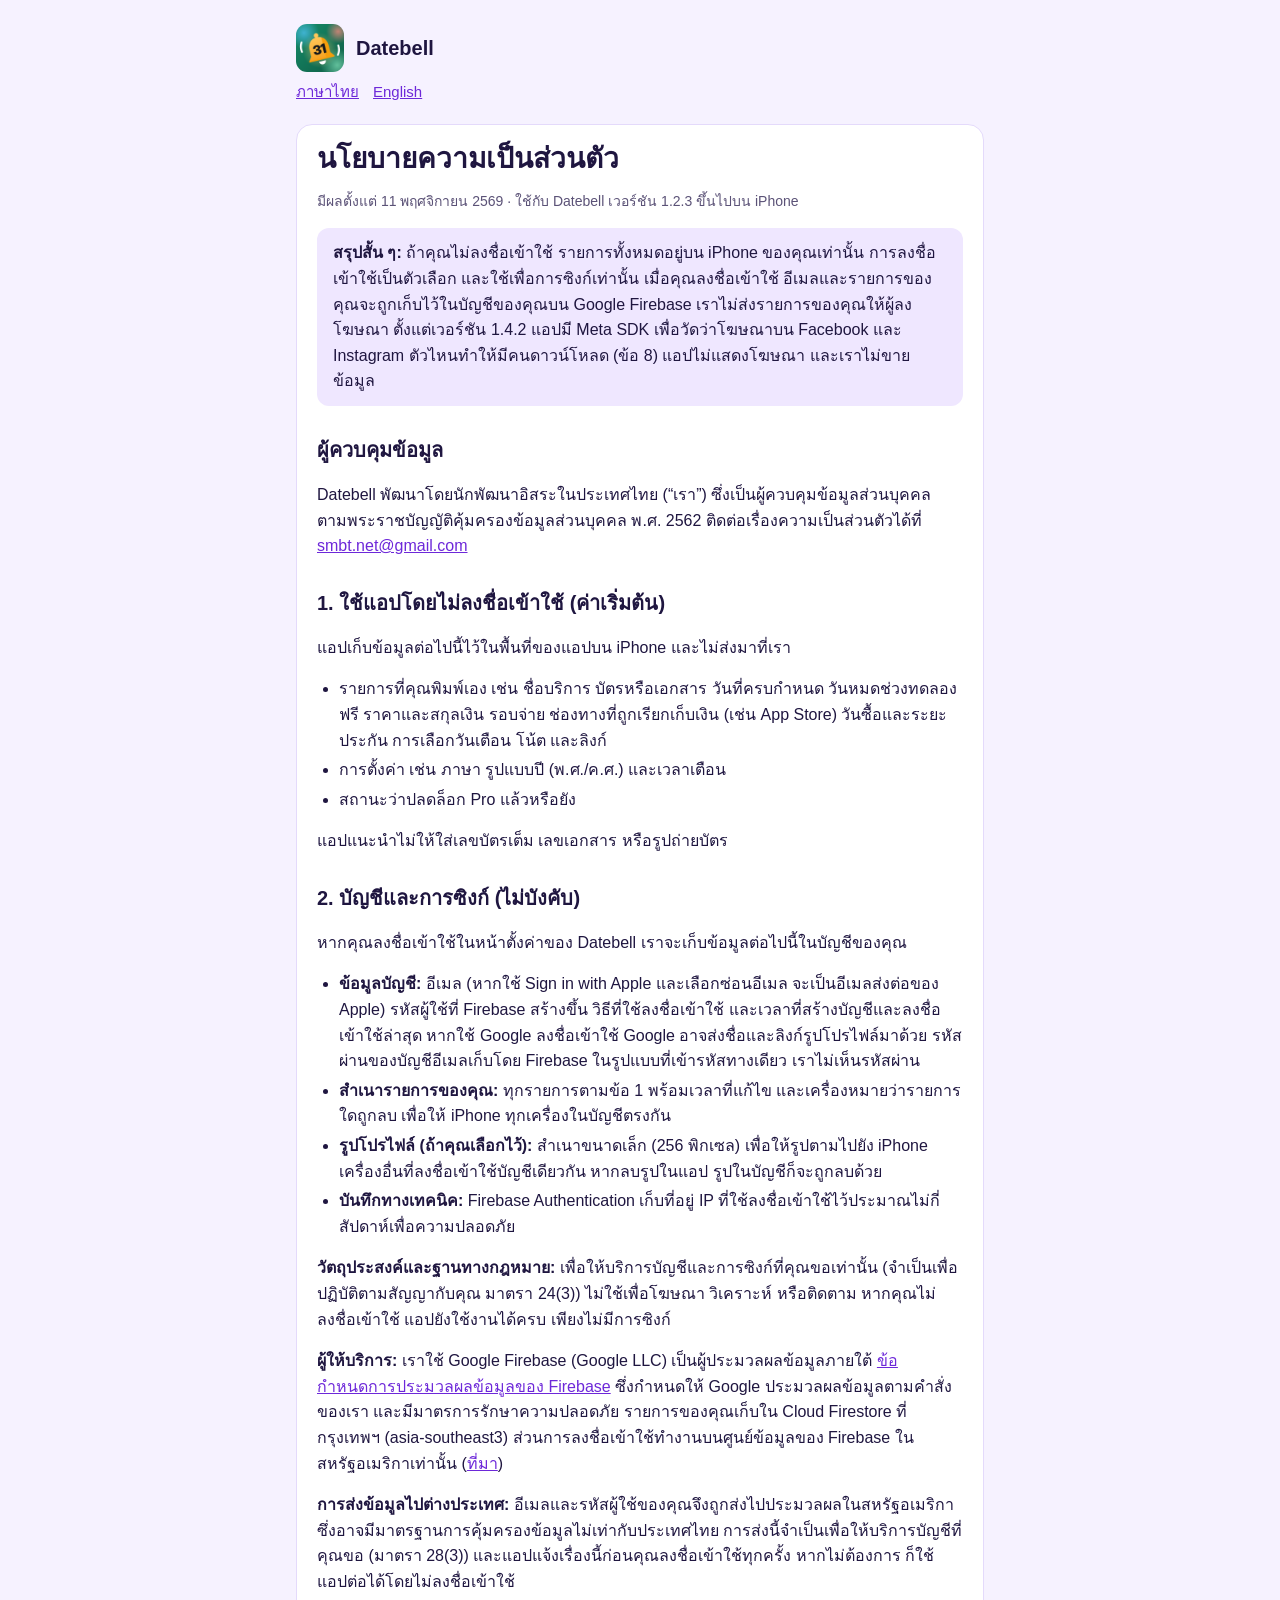
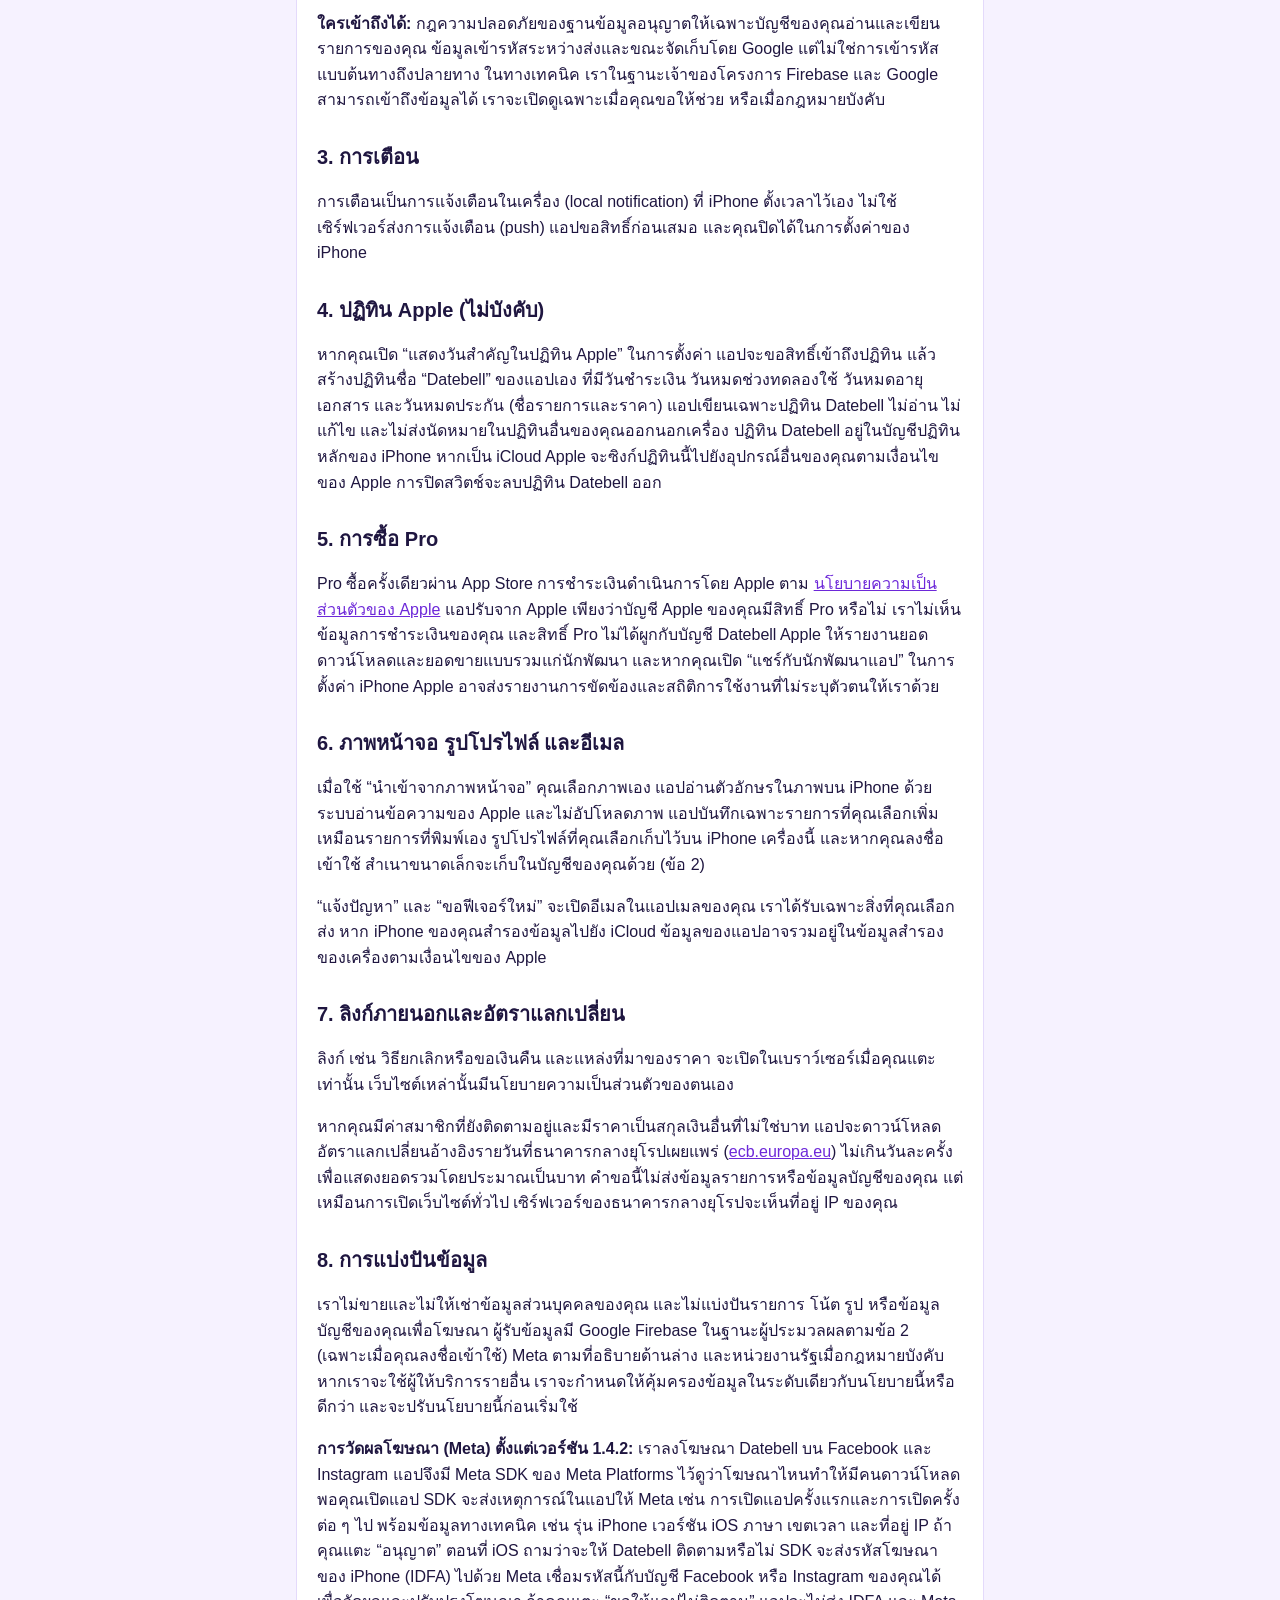
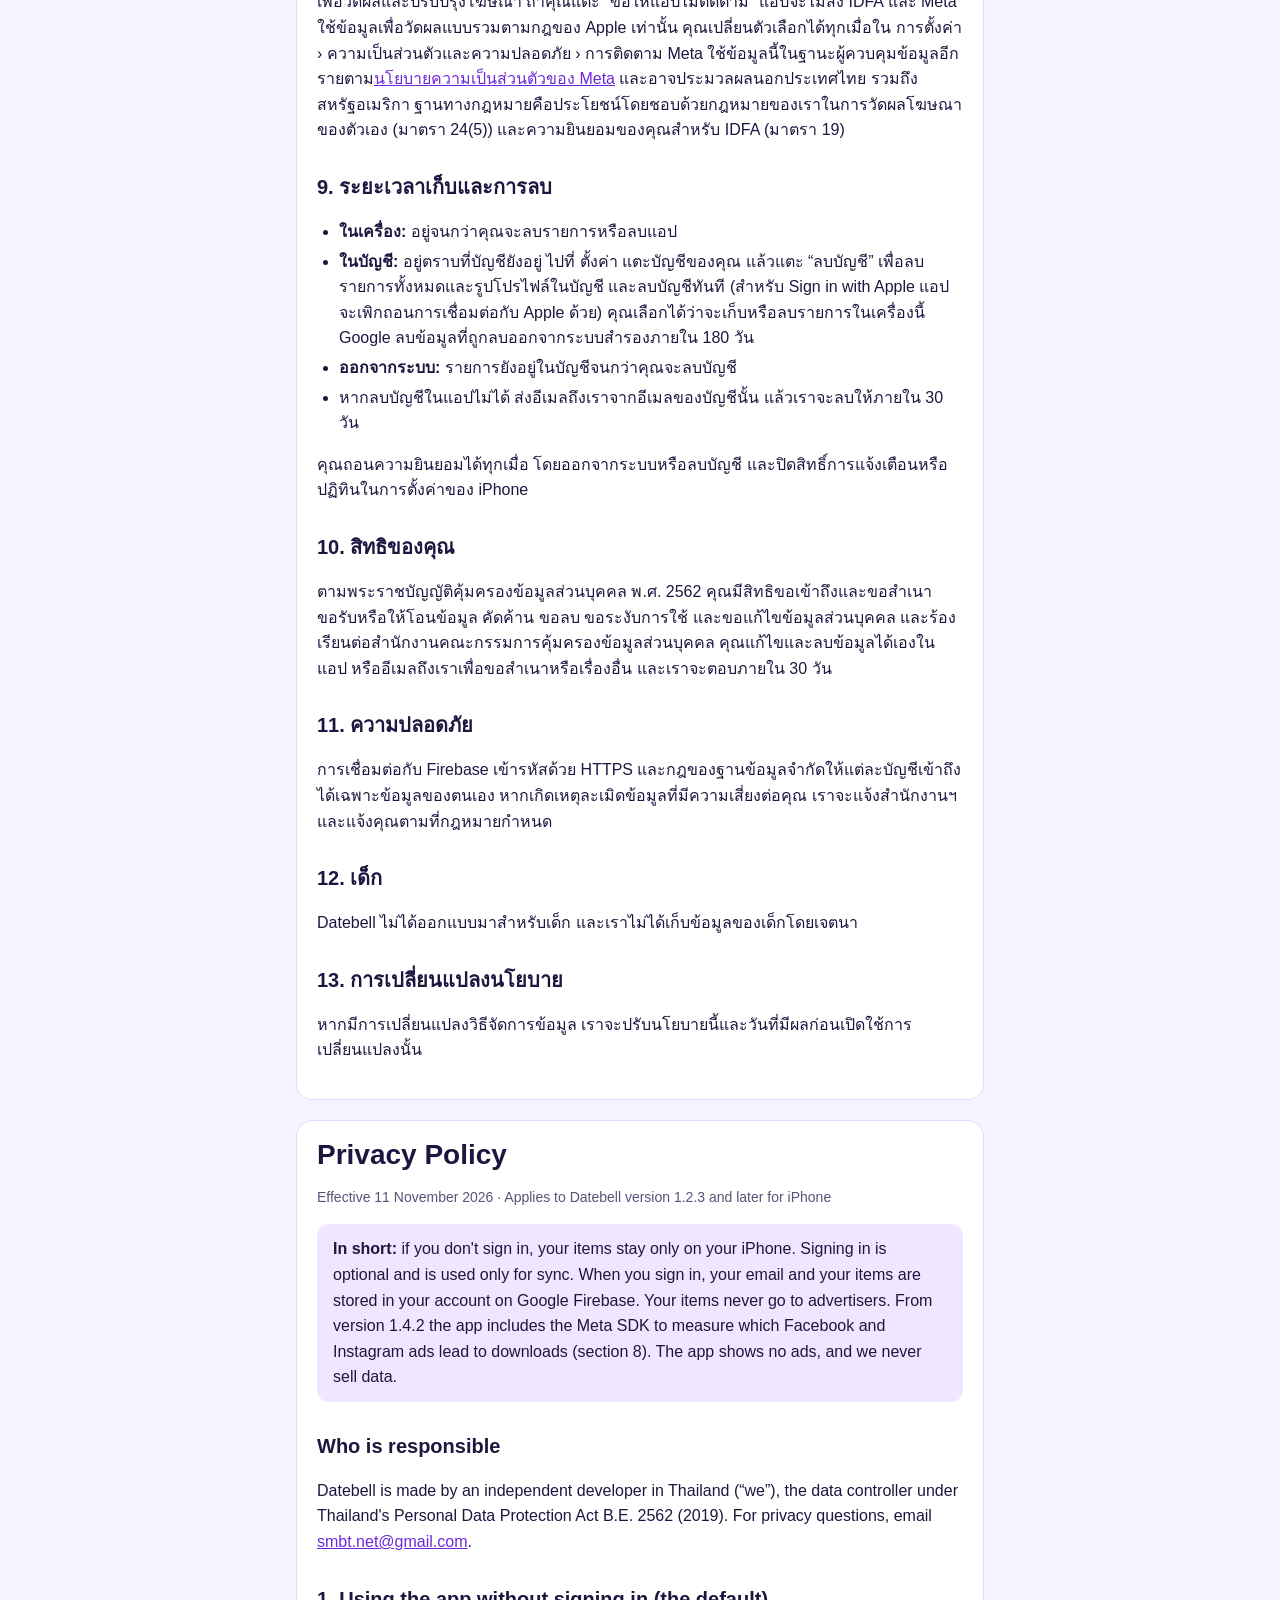
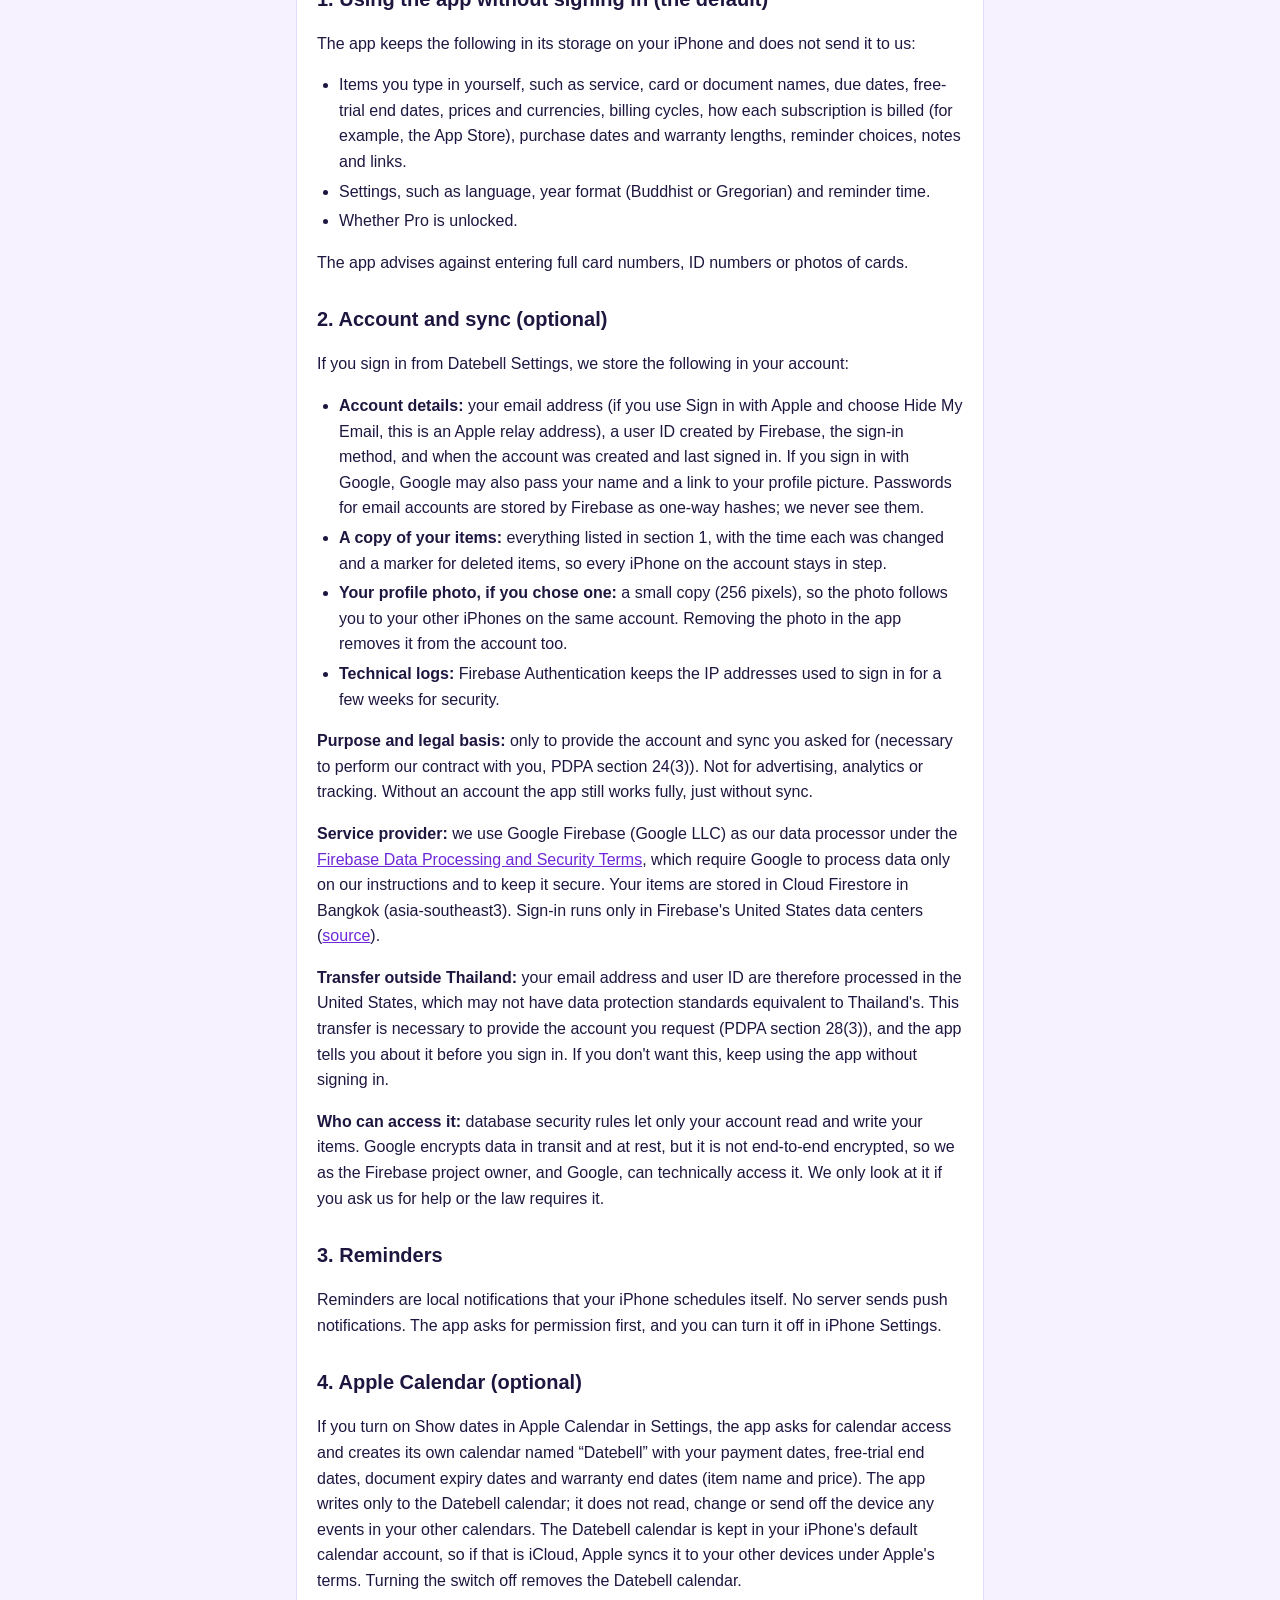
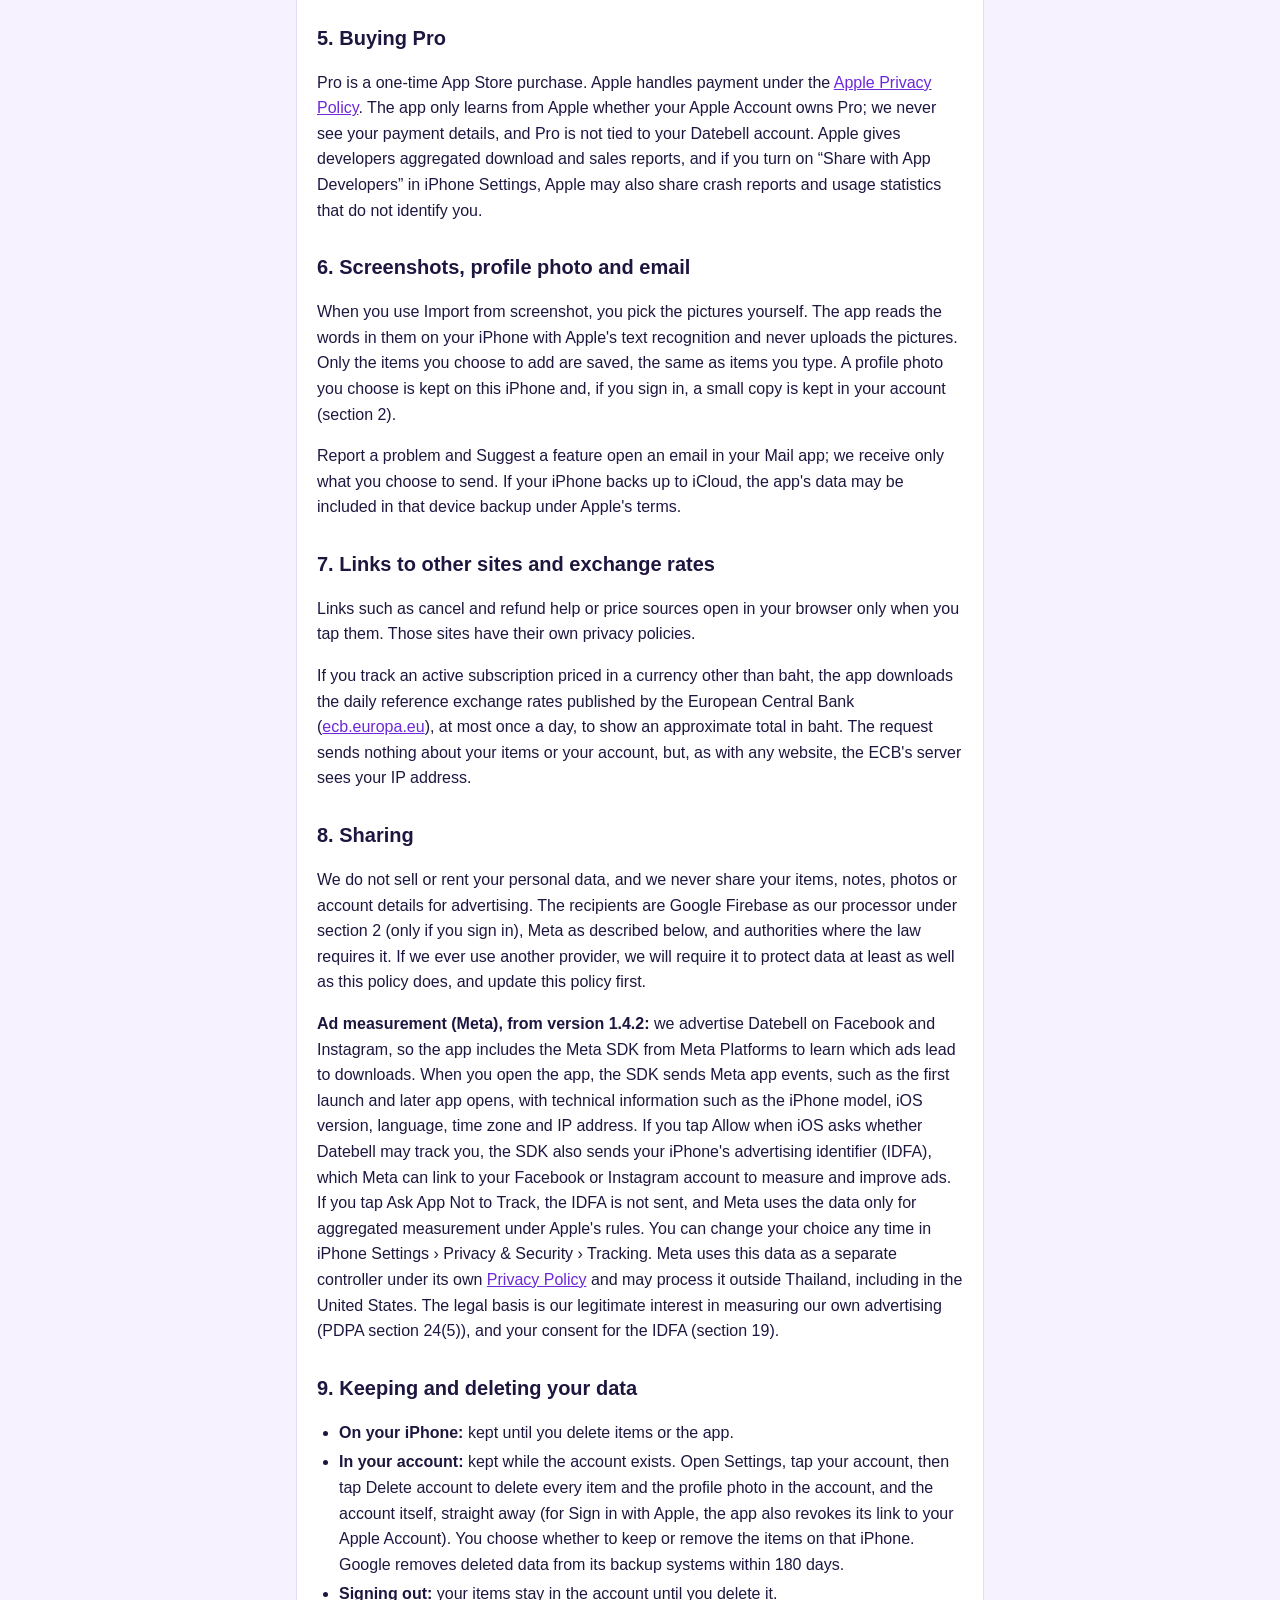
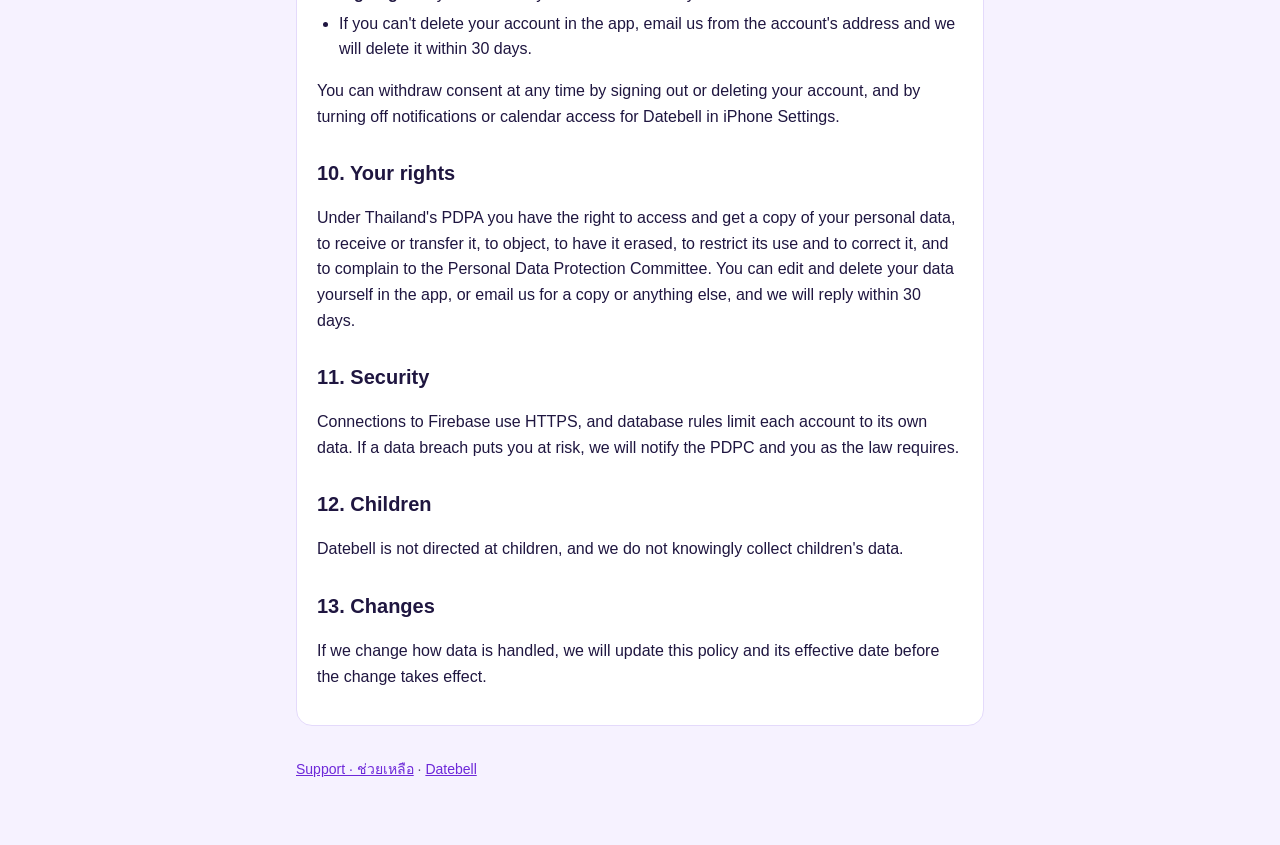
==== commit 7f430e34: "Privacy policy: Meta SDK ad measurement from Datebell 1.4.2 Co-Authored-By: Claude Opus 5.5 <noreply" ====
--- a/privacy.html
+++ b/privacy.html
@@ -15,7 +15,7 @@
 <section class="lang-block" id="th" lang="th">
 <h1>นโยบายความเป็นส่วนตัว</h1>
 <p class="meta">มีผลตั้งแต่ 11 พฤศจิกายน 2569 · ใช้กับ Datebell เวอร์ชัน 1.2.3 ขึ้นไปบน iPhone</p>
-<p class="summary"><strong>สรุปสั้น ๆ:</strong> ถ้าคุณไม่ลงชื่อเข้าใช้ ข้อมูลทั้งหมดอยู่บน iPhone ของคุณเท่านั้น และเราไม่ได้รับข้อมูลใดเลย การลงชื่อเข้าใช้เป็นตัวเลือก และใช้เพื่อการซิงก์เท่านั้น เมื่อคุณลงชื่อเข้าใช้ อีเมลและรายการของคุณจะถูกเก็บไว้ในบัญชีของคุณบน Google Firebase แอปไม่มีโฆษณา ไม่มีเครื่องมือวิเคราะห์หรือติดตาม และเราไม่ขายข้อมูล</p>
+<p class="summary"><strong>สรุปสั้น ๆ:</strong> ถ้าคุณไม่ลงชื่อเข้าใช้ รายการทั้งหมดอยู่บน iPhone ของคุณเท่านั้น การลงชื่อเข้าใช้เป็นตัวเลือก และใช้เพื่อการซิงก์เท่านั้น เมื่อคุณลงชื่อเข้าใช้ อีเมลและรายการของคุณจะถูกเก็บไว้ในบัญชีของคุณบน Google Firebase เราไม่ส่งรายการของคุณให้ผู้ลงโฆษณา ตั้งแต่เวอร์ชัน 1.4.2 แอปมี Meta SDK เพื่อวัดว่าโฆษณาบน Facebook และ Instagram ตัวไหนทำให้มีคนดาวน์โหลด (ข้อ 8) แอปไม่แสดงโฆษณา และเราไม่ขายข้อมูล</p>
 
 <h2>ผู้ควบคุมข้อมูล</h2>
 <p>Datebell พัฒนาโดยนักพัฒนาอิสระในประเทศไทย (“เรา”) ซึ่งเป็นผู้ควบคุมข้อมูลส่วนบุคคลตามพระราชบัญญัติคุ้มครองข้อมูลส่วนบุคคล พ.ศ. 2562 ติดต่อเรื่องความเป็นส่วนตัวได้ที่ <a href="mailto:smbt.net@gmail.com">smbt.net@gmail.com</a></p>
@@ -60,7 +60,8 @@
 <p>หากคุณมีค่าสมาชิกที่ยังติดตามอยู่และมีราคาเป็นสกุลเงินอื่นที่ไม่ใช่บาท แอปจะดาวน์โหลดอัตราแลกเปลี่ยนอ้างอิงรายวันที่ธนาคารกลางยุโรปเผยแพร่ (<a href="https://www.ecb.europa.eu/stats/policy_and_exchange_rates/euro_reference_exchange_rates/html/index.en.html">ecb.europa.eu</a>) ไม่เกินวันละครั้ง เพื่อแสดงยอดรวมโดยประมาณเป็นบาท คำขอนี้ไม่ส่งข้อมูลรายการหรือข้อมูลบัญชีของคุณ แต่เหมือนการเปิดเว็บไซต์ทั่วไป เซิร์ฟเวอร์ของธนาคารกลางยุโรปจะเห็นที่อยู่ IP ของคุณ</p>
 
 <h2>8. การแบ่งปันข้อมูล</h2>
-<p>เราไม่ขาย ไม่ให้เช่า และไม่แบ่งปันข้อมูลส่วนบุคคลของคุณเพื่อโฆษณา ผู้รับข้อมูลมีเพียง Google Firebase ในฐานะผู้ประมวลผลตามข้อ 2 (เฉพาะเมื่อคุณลงชื่อเข้าใช้) และหน่วยงานรัฐเมื่อกฎหมายบังคับ หากเราจะใช้ผู้ให้บริการรายอื่น เราจะกำหนดให้คุ้มครองข้อมูลในระดับเดียวกับนโยบายนี้หรือดีกว่า และจะปรับนโยบายนี้ก่อนเริ่มใช้ แอปไม่มี SDK โฆษณา วิเคราะห์ หรือติดตาม และไม่ติดตามคุณข้ามแอปหรือเว็บไซต์</p>
+<p>เราไม่ขายและไม่ให้เช่าข้อมูลส่วนบุคคลของคุณ และไม่แบ่งปันรายการ โน้ต รูป หรือข้อมูลบัญชีของคุณเพื่อโฆษณา ผู้รับข้อมูลมี Google Firebase ในฐานะผู้ประมวลผลตามข้อ 2 (เฉพาะเมื่อคุณลงชื่อเข้าใช้) Meta ตามที่อธิบายด้านล่าง และหน่วยงานรัฐเมื่อกฎหมายบังคับ หากเราจะใช้ผู้ให้บริการรายอื่น เราจะกำหนดให้คุ้มครองข้อมูลในระดับเดียวกับนโยบายนี้หรือดีกว่า และจะปรับนโยบายนี้ก่อนเริ่มใช้</p>
+<p><strong>การวัดผลโฆษณา (Meta) ตั้งแต่เวอร์ชัน 1.4.2:</strong> เราลงโฆษณา Datebell บน Facebook และ Instagram แอปจึงมี Meta SDK ของ Meta Platforms ไว้ดูว่าโฆษณาไหนทำให้มีคนดาวน์โหลด พอคุณเปิดแอป SDK จะส่งเหตุการณ์ในแอปให้ Meta เช่น การเปิดแอปครั้งแรกและการเปิดครั้งต่อ ๆ ไป พร้อมข้อมูลทางเทคนิค เช่น รุ่น iPhone เวอร์ชัน iOS ภาษา เขตเวลา และที่อยู่ IP ถ้าคุณแตะ “อนุญาต” ตอนที่ iOS ถามว่าจะให้ Datebell ติดตามหรือไม่ SDK จะส่งรหัสโฆษณาของ iPhone (IDFA) ไปด้วย Meta เชื่อมรหัสนี้กับบัญชี Facebook หรือ Instagram ของคุณได้ เพื่อวัดผลและปรับปรุงโฆษณา ถ้าคุณแตะ “ขอให้แอปไม่ติดตาม” แอปจะไม่ส่ง IDFA และ Meta ใช้ข้อมูลเพื่อวัดผลแบบรวมตามกฎของ Apple เท่านั้น คุณเปลี่ยนตัวเลือกได้ทุกเมื่อใน การตั้งค่า › ความเป็นส่วนตัวและความปลอดภัย › การติดตาม Meta ใช้ข้อมูลนี้ในฐานะผู้ควบคุมข้อมูลอีกรายตาม<a href="https://www.facebook.com/privacy/policy/">นโยบายความเป็นส่วนตัวของ Meta</a> และอาจประมวลผลนอกประเทศไทย รวมถึงสหรัฐอเมริกา ฐานทางกฎหมายคือประโยชน์โดยชอบด้วยกฎหมายของเราในการวัดผลโฆษณาของตัวเอง (มาตรา 24(5)) และความยินยอมของคุณสำหรับ IDFA (มาตรา 19)</p>
 
 <h2>9. ระยะเวลาเก็บและการลบ</h2>
 <ul>
@@ -87,7 +88,7 @@
 <section class="lang-block" id="en" lang="en">
 <h1>Privacy Policy</h1>
 <p class="meta">Effective 11 November 2026 · Applies to Datebell version 1.2.3 and later for iPhone</p>
-<p class="summary"><strong>In short:</strong> if you don't sign in, everything stays on your iPhone and we receive nothing. Signing in is optional and is used only for sync. When you sign in, your email and your items are stored in your account on Google Firebase. There are no ads, no analytics and no tracking, and we never sell data.</p>
+<p class="summary"><strong>In short:</strong> if you don't sign in, your items stay only on your iPhone. Signing in is optional and is used only for sync. When you sign in, your email and your items are stored in your account on Google Firebase. Your items never go to advertisers. From version 1.4.2 the app includes the Meta SDK to measure which Facebook and Instagram ads lead to downloads (section 8). The app shows no ads, and we never sell data.</p>
 
 <h2>Who is responsible</h2>
 <p>Datebell is made by an independent developer in Thailand (“we”), the data controller under Thailand's Personal Data Protection Act B.E. 2562 (2019). For privacy questions, email <a href="mailto:smbt.net@gmail.com">smbt.net@gmail.com</a>.</p>
@@ -132,7 +133,8 @@
 <p>If you track an active subscription priced in a currency other than baht, the app downloads the daily reference exchange rates published by the European Central Bank (<a href="https://www.ecb.europa.eu/stats/policy_and_exchange_rates/euro_reference_exchange_rates/html/index.en.html">ecb.europa.eu</a>), at most once a day, to show an approximate total in baht. The request sends nothing about your items or your account, but, as with any website, the ECB's server sees your IP address.</p>
 
 <h2>8. Sharing</h2>
-<p>We do not sell, rent or share your personal data for advertising. The only recipients are Google Firebase as our processor under section 2 (only if you sign in) and authorities where the law requires it. If we ever use another provider, we will require it to protect data at least as well as this policy does, and update this policy first. The app contains no advertising, analytics or tracking SDKs and does not track you across other apps or websites.</p>
+<p>We do not sell or rent your personal data, and we never share your items, notes, photos or account details for advertising. The recipients are Google Firebase as our processor under section 2 (only if you sign in), Meta as described below, and authorities where the law requires it. If we ever use another provider, we will require it to protect data at least as well as this policy does, and update this policy first.</p>
+<p><strong>Ad measurement (Meta), from version 1.4.2:</strong> we advertise Datebell on Facebook and Instagram, so the app includes the Meta SDK from Meta Platforms to learn which ads lead to downloads. When you open the app, the SDK sends Meta app events, such as the first launch and later app opens, with technical information such as the iPhone model, iOS version, language, time zone and IP address. If you tap Allow when iOS asks whether Datebell may track you, the SDK also sends your iPhone's advertising identifier (IDFA), which Meta can link to your Facebook or Instagram account to measure and improve ads. If you tap Ask App Not to Track, the IDFA is not sent, and Meta uses the data only for aggregated measurement under Apple's rules. You can change your choice any time in iPhone Settings › Privacy &amp; Security › Tracking. Meta uses this data as a separate controller under its own <a href="https://www.facebook.com/privacy/policy/">Privacy Policy</a> and may process it outside Thailand, including in the United States. The legal basis is our legitimate interest in measuring our own advertising (PDPA section 24(5)), and your consent for the IDFA (section 19).</p>
 
 <h2>9. Keeping and deleting your data</h2>
 <ul>
